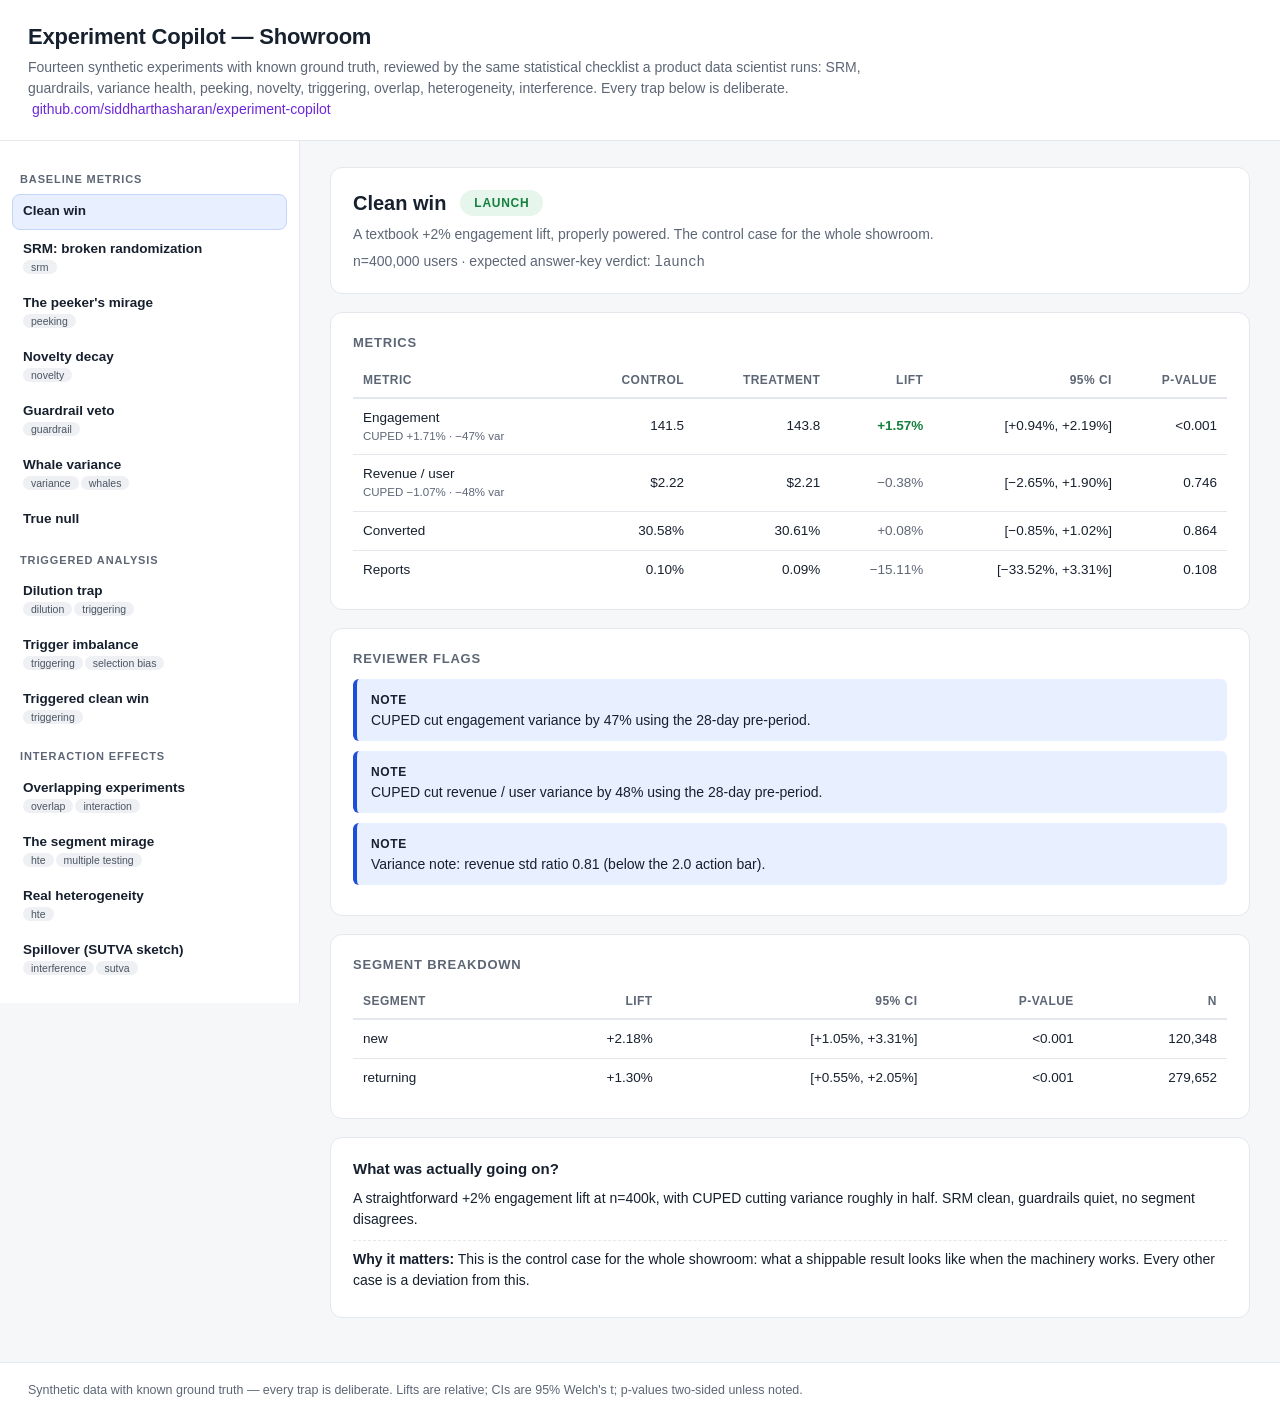
==== docs/index.html @ 65e05ac1 "serve showroom from docs for GitHub Pages" ====
<!DOCTYPE html>
<html lang="en">
<head>
<meta charset="utf-8">
<meta name="viewport" content="width=device-width, initial-scale=1">
<title>Experiment Copilot — Showroom</title>
<style>
:root{
  --bg:#f6f7f9; --card:#ffffff; --ink:#17202e; --muted:#5d6675; --line:#e4e7ec;
  --green:#15803d; --green-bg:#e7f6ec; --red:#b91c1c; --red-bg:#fdeaea;
  --amber:#b45309; --amber-bg:#fef3dc; --gray:#4b5563; --gray-bg:#eef0f3;
  --info:#1d4ed8; --info-bg:#e8effe; --accent:#6d28d9;
}
*{box-sizing:border-box}
body{margin:0;background:var(--bg);color:var(--ink);
  font-family:-apple-system,BlinkMacSystemFont,"Segoe UI",Roboto,Helvetica,Arial,sans-serif;
  font-size:14px;line-height:1.5}
header.top{background:#fff;border-bottom:1px solid var(--line);padding:20px 28px}
header.top h1{margin:0;font-size:22px;letter-spacing:-.01em}
header.top p{margin:4px 0 0;color:var(--muted);max-width:900px}
header.top a{color:var(--accent);text-decoration:none}
.layout{display:flex;max-width:1320px;margin:0 auto;align-items:flex-start}
aside{width:300px;flex:none;background:#fff;border-right:1px solid var(--line);
  min-height:calc(100vh - 140px);padding:16px 12px;position:sticky;top:0;
  max-height:calc(100vh - 0px);overflow-y:auto}
.track-label{font-size:11px;text-transform:uppercase;letter-spacing:.08em;
  color:var(--muted);margin:14px 8px 6px;font-weight:700}
.case-btn{display:block;width:100%;text-align:left;background:none;border:1px solid transparent;
  border-radius:8px;padding:8px 10px;margin:2px 0;cursor:pointer;color:var(--ink)}
.case-btn:hover{background:var(--bg)}
.case-btn.active{background:var(--info-bg);border-color:#c3d4fb}
.case-btn .t{font-weight:600;font-size:13.5px}
.case-btn .tags{margin-top:3px}
.tag{display:inline-block;font-size:10.5px;background:var(--gray-bg);color:var(--gray);
  border-radius:20px;padding:1px 8px;margin:1px 2px 1px 0}
main{flex:1;padding:26px 30px;min-width:0}
.card{background:var(--card);border:1px solid var(--line);border-radius:12px;
  padding:20px 22px;margin-bottom:18px}
.case-head{display:flex;align-items:center;gap:14px;flex-wrap:wrap;margin-bottom:4px}
.case-head h2{margin:0;font-size:20px}
.badge{font-size:12px;font-weight:700;letter-spacing:.06em;border-radius:20px;padding:4px 14px}
.badge.LAUNCH{background:var(--green-bg);color:var(--green)}
.badge.DONT_LAUNCH{background:var(--red-bg);color:var(--red)}
.badge.INCONCLUSIVE{background:var(--amber-bg);color:var(--amber)}
.badge.INVALID{background:var(--gray-bg);color:var(--gray)}
.desc{color:var(--muted);margin:6px 0 0}
table{width:100%;border-collapse:collapse;font-size:13.5px}
th{text-align:left;color:var(--muted);font-weight:600;font-size:12px;
  text-transform:uppercase;letter-spacing:.04em;padding:8px 10px;border-bottom:2px solid var(--line)}
td{padding:9px 10px;border-bottom:1px solid var(--line)}
td.num,th.num{text-align:right;font-variant-numeric:tabular-nums;white-space:nowrap}
tr:last-child td{border-bottom:none}
.lift-pos{color:var(--green);font-weight:600}
.lift-neg{color:var(--red);font-weight:600}
.lift-null{color:var(--muted)}
.flag{border-left:4px solid;border-radius:6px;padding:10px 14px;margin:10px 0;background:#fff}
.flag.warn{border-color:var(--amber);background:var(--amber-bg)}
.flag.veto{border-color:var(--red);background:var(--red-bg)}
.flag.info{border-color:var(--info);background:var(--info-bg)}
.flag .k{font-weight:700;font-size:12px;text-transform:uppercase;letter-spacing:.05em}
.segbar-row{display:flex;align-items:center;gap:10px;margin:7px 0;font-size:13px}
.segbar-name{width:170px;flex:none;overflow:hidden;text-overflow:ellipsis;white-space:nowrap}
.segbar-track{flex:1;height:14px;background:var(--gray-bg);border-radius:4px;position:relative}
.segbar-zero{position:absolute;left:50%;top:0;bottom:0;width:1px;background:#9aa1ad}
.segbar-fill{position:absolute;top:0;bottom:0;border-radius:4px}
.segbar-fill.pos{background:var(--green)}
.segbar-fill.neg{background:var(--red)}
.segbar-fill.survivor{outline:2px solid var(--accent);outline-offset:1px}
.segbar-val{width:120px;flex:none;text-align:right;font-variant-numeric:tabular-nums}
.reveal h3{margin:0 0 8px;font-size:15px}
.reveal p{margin:6px 0}
.reveal .why{border-top:1px dashed var(--line);padding-top:8px;margin-top:10px}
.kv{display:grid;grid-template-columns:220px 1fr;gap:4px 12px;font-size:13px;margin-top:8px}
.kv dt{color:var(--muted)}
.kv dd{margin:0;font-variant-numeric:tabular-nums}
footer{border-top:1px solid var(--line);padding:18px 28px;color:var(--muted);
  font-size:12.5px;background:#fff}
h3.sec{font-size:13px;text-transform:uppercase;letter-spacing:.06em;color:var(--muted);margin:0 0 10px}
@media(max-width:900px){.layout{flex-direction:column}aside{width:100%;position:static;max-height:none}}
</style>
</head>
<body>
<header class="top">
  <h1>Experiment Copilot — Showroom</h1>
  <p>Fourteen synthetic experiments with known ground truth, reviewed by the same statistical
  checklist a product data scientist runs: SRM, guardrails, variance health, peeking, novelty,
  triggering, overlap, heterogeneity, interference. Every trap below is deliberate.
  &nbsp;<a href="https://github.com/siddharthasharan/experiment-copilot">github.com/siddharthasharan/experiment-copilot</a></p>
</header>
<div class="layout">
  <aside id="sidebar"></aside>
  <main id="main"></main>
</div>
<footer>Synthetic data with known ground truth — every trap is deliberate. Lifts are relative;
CIs are 95% Welch's t; p-values two-sided unless noted.</footer>
<script>
"use strict";
const DATA = {"generated_at":"2026-10-19T20:45:51.101516+00:00","n_scenarios":14,"verdict_legend":{"LAUNCH":"Ship it \u2014 significant positive effect, no blockers.","DONT_LAUNCH":"Don't ship \u2014 no credible positive effect, or a guardrail veto.","INCONCLUSIVE":"Can't decide \u2014 a trap fired; investigate before any call.","INVALID":"Throw it out \u2014 randomization itself is broken."},"scenarios":[{"id":"clean_win","track":"baseline","title":"Clean win","description":"A textbook +2% engagement lift, properly powered. The control case for the whole showroom.","trap_tags":[],"verdict":"LAUNCH","expected_verdict_raw":"launch","verdict_match":true,"n_users":400000,"metrics":[{"name":"engagement","display_name":"Engagement","unit":"number","control_mean":141.5375144057908,"treatment_mean":143.75288591396318,"lift_pct":1.5652186047445122,"ci_low_pct":0.941901794527045,"ci_high_pct":2.1885354149619793,"p_value":8.582755798923985e-07,"significant":true,"cuped_lift_pct":1.7136190846128125,"cuped_variance_reduction":0.46547381505719543},{"name":"revenue","display_name":"Revenue / user","unit":"currency","control_mean":2.2230792141548044,"treatment_mean":2.214728017637016,"lift_pct":-0.3756589717817832,"ci_low_pct":-2.64910862494999,"ci_high_pct":1.8977906813864238,"p_value":0.7460438828177113,"significant":false,"cuped_lift_pct":-1.0655570917421777,"cuped_variance_reduction":0.48095633347543343},{"name":"converted","display_name":"Converted","unit":"rate","control_mean":0.3058106108539799,"treatment_mean":0.3060602867307972,"lift_pct":0.0816439547732066,"ci_low_pct":-0.8522890900730237,"ci_high_pct":1.0155769996194368,"p_value":0.8639568473580316,"significant":false},{"name":"reports","display_name":"Reports","unit":"rate","control_mean":0.0010462387716160403,"treatment_mean":0.0008881930540292351,"lift_pct":-15.10608494681236,"ci_low_pct":-33.51842341417082,"ci_high_pct":3.306253520546101,"p_value":0.10783083062227539,"significant":false}],"flags":[{"severity":"info","text":"CUPED cut engagement variance by 47% using the 28-day pre-period."},{"severity":"info","text":"CUPED cut revenue / user variance by 48% using the 28-day pre-period."},{"severity":"info","text":"Variance note: revenue std ratio 0.81 (below the 2.0 action bar)."}],"segments":[{"segment":"new","lift_pct":2.182187116785733,"ci_low_pct":1.0537448337262845,"ci_high_pct":3.310629399845181,"p_value":0.00015058368769221215,"bh_survivor":null,"n":120348},{"segment":"returning","lift_pct":1.2998120280156216,"ci_low_pct":0.5521633064211007,"ci_high_pct":2.0474607496101425,"p_value":0.0006557567508640292,"bh_survivor":null,"n":279652}],"details":{},"trap_reveal":{"what_happened":"A straightforward +2% engagement lift at n=400k, with CUPED cutting variance roughly in half. SRM clean, guardrails quiet, no segment disagrees.","why_it_matters":"This is the control case for the whole showroom: what a shippable result looks like when the machinery works. Every other case is a deviation from this."}},{"id":"srm_trap","track":"baseline","title":"SRM: broken randomization","description":"The split came out 55/45 instead of 50/50. Nothing downstream can be trusted.","trap_tags":["srm"],"verdict":"INVALID","expected_verdict_raw":"invalid","verdict_match":true,"n_users":400000,"metrics":[{"name":"engagement","display_name":"Engagement","unit":"number","control_mean":141.2918495590289,"treatment_mean":144.15804458055726,"lift_pct":2.0285635940599187,"ci_low_pct":1.4004894430223644,"ci_high_pct":2.6566377450974725,"p_value":2.4488422565282137e-10,"significant":true,"cuped_lift_pct":2.1960757876107393,"cuped_variance_reduction":0.4630121299093394},{"name":"revenue","display_name":"Revenue / user","unit":"currency","control_mean":2.241100288221023,"treatment_mean":2.2065888056951444,"lift_pct":-1.5399347680809783,"ci_low_pct":-3.686117709933966,"ci_high_pct":0.6062481737720099,"p_value":0.15962905148550208,"significant":false,"cuped_lift_pct":-0.9261141473637053,"cuped_variance_reduction":0.5736469786129322},{"name":"converted","display_name":"Converted","unit":"rate","control_mean":0.30474444444444443,"treatment_mean":0.3048,"lift_pct":0.01823021110585474,"ci_low_pct":-0.9226781072227491,"ci_high_pct":0.9591385294344587,"p_value":0.9697079087752947,"significant":false},{"name":"reports","display_name":"Reports","unit":"rate","control_mean":0.0010666666666666667,"treatment_mean":0.0009636363636363637,"lift_pct":-9.65909090909091,"ci_low_pct":-28.30341483632347,"ci_high_pct":8.985233018141647,"p_value":0.30991368160217125,"significant":false}],"flags":[{"severity":"veto","text":"SRM DETECTED (p=0, split 0.550 vs 0.500). Randomization is broken \u2014 do not trust any lift estimate."},{"severity":"info","text":"CUPED cut engagement variance by 46% using the 28-day pre-period."},{"severity":"info","text":"CUPED cut revenue / user variance by 57% using the 28-day pre-period."},{"severity":"info","text":"Variance note: revenue std ratio 0.90 (below the 2.0 action bar)."}],"segments":[{"segment":"new","lift_pct":2.7954856079011785,"ci_low_pct":1.6448384110801555,"ci_high_pct":3.946132804722202,"p_value":1.921405814631099e-06,"bh_survivor":null,"n":119374},{"segment":"returning","lift_pct":1.7067291291277782,"ci_low_pct":0.9571477731938416,"ci_high_pct":2.4563104850617146,"p_value":8.097287691487106e-06,"bh_survivor":null,"n":280626}],"details":{},"trap_reveal":{"what_happened":"The split came out 55/45 instead of 50/50 (\u03c7\u00b2 p\u22481e-111). Something broke upstream \u2014 assignment logging, bot traffic, or a triggered-analysis bug.","why_it_matters":"SRM invalidates everything downstream. No lift estimate, however significant, can be trusted until randomization is fixed. Check this first, always."}},{"id":"peeking_trap","track":"baseline","title":"The peeker's mirage","description":"Significant in the early cohort, gone in the full sample: interim looks without correction.","trap_tags":["peeking"],"verdict":"INCONCLUSIVE","expected_verdict_raw":"inconclusive","verdict_match":true,"n_users":400000,"metrics":[{"name":"engagement","display_name":"Engagement","unit":"number","control_mean":141.385666982458,"treatment_mean":141.59085681680972,"lift_pct":0.14512774790473373,"ci_low_pct":-0.47538477918790334,"ci_high_pct":0.7656402749973706,"p_value":0.6466617783740909,"significant":false,"cuped_lift_pct":0.11283294015205377,"cuped_variance_reduction":0.46507433695583333},{"name":"revenue","display_name":"Revenue / user","unit":"currency","control_mean":2.2205144372573486,"treatment_mean":2.2226657878340568,"lift_pct":0.09688523256643834,"ci_low_pct":-2.0190254196429622,"ci_high_pct":2.2127958847758387,"p_value":0.928489996556617,"significant":false,"cuped_lift_pct":0.5692364305675238,"cuped_variance_reduction":0.545971771377731},{"name":"converted","display_name":"Converted","unit":"rate","control_mean":0.30750433154062634,"treatment_mean":0.3060478677197432,"lift_pct":-0.47364009917718364,"ci_low_pct":-1.4031353289737818,"ci_high_pct":0.45585513061941446,"p_value":0.317923202045072,"significant":false},{"name":"reports","display_name":"Reports","unit":"rate","control_mean":0.0009614517922062314,"treatment_mean":0.0008387335123962816,"lift_pct":-12.763851584108,"ci_low_pct":-32.096571943894205,"ci_high_pct":6.568868775678206,"p_value":0.1956621455327086,"significant":false}],"flags":[{"severity":"info","text":"CUPED cut engagement variance by 47% using the 28-day pre-period."},{"severity":"info","text":"CUPED cut revenue / user variance by 55% using the 28-day pre-period."},{"severity":"info","text":"Variance note: revenue std ratio 0.91 (below the 2.0 action bar)."},{"severity":"warn","text":"PEEKING WARNING: the early-enrollee cohort looked significant (+3.8%, p=2.7e-09) but the full sample is not (p=0.647). Interim looks without sequential correction invalidate the p-value."}],"segments":[{"segment":"new","lift_pct":1.5869975988439395,"ci_low_pct":0.44808007664049293,"ci_high_pct":2.725915121047386,"p_value":0.006313390182659944,"bh_survivor":null,"n":120144},{"segment":"returning","lift_pct":-0.4709952192775595,"ci_low_pct":-1.210950485411357,"ci_high_pct":0.2689600468562381,"p_value":0.21219374015529655,"bh_survivor":null,"n":279856}],"details":{},"trap_reveal":{"what_happened":"Users enrolled in the first week showed a significant lift that washed out in the full 28-day sample. A daily peeker would have shipped it early.","why_it_matters":"Interim looks without sequential correction inflate the false-positive rate. This is what 'p<0.05' means after ten uncorrected peeks."}},{"id":"novelty_decay_trap","track":"baseline","title":"Novelty decay","description":"A hot launch window that fades \u2014 the headline average overstates steady state.","trap_tags":["novelty"],"verdict":"INCONCLUSIVE","expected_verdict_raw":"inconclusive","verdict_match":true,"n_users":400000,"metrics":[{"name":"engagement","display_name":"Engagement","unit":"number","control_mean":141.596277421755,"treatment_mean":142.78892361328397,"lift_pct":0.8422864027537915,"ci_low_pct":0.2187038064454677,"ci_high_pct":1.4658689990621152,"p_value":0.008112289432336318,"significant":true,"cuped_lift_pct":1.0657501153303466,"cuped_variance_reduction":0.4620207377925645},{"name":"revenue","display_name":"Revenue / user","unit":"currency","control_mean":2.2355872417011478,"treatment_mean":2.22193050909192,"lift_pct":-0.6108789831362458,"ci_low_pct":-2.6722933075061617,"ci_high_pct":1.4505353412336701,"p_value":0.5613641324443527,"significant":false,"cuped_lift_pct":-0.6066014272096101,"cuped_variance_reduction":0.5096048086457614},{"name":"converted","display_name":"Converted","unit":"rate","control_mean":0.30534736127270096,"treatment_mean":0.3074204062423335,"lift_pct":0.6789136676970202,"ci_low_pct":-0.2568123445741423,"ci_high_pct":1.6146396799681828,"p_value":0.15501214753304096,"significant":false},{"name":"reports","display_name":"Reports","unit":"rate","control_mean":0.0009737001103526791,"treatment_mean":0.0009763033649922647,"lift_pct":0.2673569214901966,"ci_low_pct":-19.598939791943103,"ci_high_pct":20.133653634923494,"p_value":0.97895672395656,"significant":false}],"flags":[{"severity":"info","text":"CUPED cut engagement variance by 46% using the 28-day pre-period."},{"severity":"info","text":"CUPED cut revenue / user variance by 51% using the 28-day pre-period."},{"severity":"info","text":"Variance note: revenue std ratio 0.90 (below the 2.0 action bar)."},{"severity":"warn","text":"NOVELTY WARNING: lift was +2.8% for recently-enrolled users but -0.1% for the long-exposure cohort (heterogeneity p=0.00136). The headline average overstates steady state."}],"segments":[{"segment":"new","lift_pct":0.9313703850259882,"ci_low_pct":-0.19990493196191989,"ci_high_pct":2.0626457020138966,"p_value":0.10660821520865198,"bh_survivor":null,"n":119724},{"segment":"returning","lift_pct":0.8053586593070483,"ci_low_pct":0.05807384599215087,"ci_high_pct":1.5526434726219458,"p_value":0.034662632042051555,"bh_survivor":null,"n":280276}],"details":{},"trap_reveal":{"what_happened":"The lift was concentrated in recently-enrolled users still inside the novelty window; the long-exposure cohort showed ~null, and the early-vs-late difference is itself significant.","why_it_matters":"Novelty effects decay. Launching on the full-period average ships a transient \u2014 extend past the novelty window before deciding."}},{"id":"guardrail_violation_trap","track":"baseline","title":"Guardrail veto","description":"Engagement is up \u2014 but user reports are up ~35%. Safety vetoes the launch.","trap_tags":["guardrail"],"verdict":"DONT_LAUNCH","expected_verdict_raw":"don't launch","verdict_match":true,"n_users":400000,"metrics":[{"name":"engagement","display_name":"Engagement","unit":"number","control_mean":140.945062088626,"treatment_mean":144.21556917141427,"lift_pct":2.3204126730823544,"ci_low_pct":1.6933096037629385,"ci_high_pct":2.9475157424017704,"p_value":4.104920213997469e-13,"significant":true,"cuped_lift_pct":2.1089809597829476,"cuped_variance_reduction":0.4653052072845777},{"name":"revenue","display_name":"Revenue / user","unit":"currency","control_mean":2.2078995413908595,"treatment_mean":2.225770449890221,"lift_pct":0.8094076820226895,"ci_low_pct":-1.1946272769207946,"ci_high_pct":2.8134426409661737,"p_value":0.42858841127877456,"significant":false,"cuped_lift_pct":1.398221497573224,"cuped_variance_reduction":0.5095836957933935},{"name":"converted","display_name":"Converted","unit":"rate","control_mean":0.3056466448052467,"treatment_mean":0.3065735776586381,"lift_pct":0.3032694351943488,"ci_low_pct":-0.6313069697776774,"ci_high_pct":1.237845840166375,"p_value":0.5247709446573595,"significant":false},{"name":"reports","display_name":"Reports","unit":"rate","control_mean":0.0009797648564344556,"treatment_mean":0.001250300072017284,"lift_pct":27.612259595364115,"ci_low_pct":6.5000879564286445,"ci_high_pct":48.72443123429959,"p_value":0.010365255698847397,"significant":true}],"flags":[{"severity":"info","text":"CUPED cut engagement variance by 47% using the 28-day pre-period."},{"severity":"info","text":"CUPED cut revenue / user variance by 51% using the 28-day pre-period."},{"severity":"veto","text":"GUARDRAIL BREACH: reports up +27.6% on treatment (paired daily t-test, one-sided p=0.00357). Safety regressions veto the launch regardless of the primary metric."},{"severity":"info","text":"Variance note: revenue std ratio 1.01 (below the 2.0 action bar)."}],"segments":[{"segment":"new","lift_pct":2.008997688681045,"ci_low_pct":0.8669096710692449,"ci_high_pct":3.1510857062928452,"p_value":0.0005655275697159474,"bh_survivor":null,"n":120226},{"segment":"returning","lift_pct":2.4545250035254,"ci_low_pct":1.704174291733733,"ci_high_pct":3.204875715317066,"p_value":1.4441435363886e-10,"bh_survivor":null,"n":279774}],"details":{},"trap_reveal":{"what_happened":"Engagement rose significantly \u2014 but user reports rose ~35% on treatment (paired daily test, one-sided). The guardrail veto fired.","why_it_matters":"Safety regressions aren't tradable against primary-metric wins. This is the veto working as designed: don't launch, fix the harm."}},{"id":"whale_variance_trap","track":"baseline","title":"Whale variance","description":"A significant revenue 'win' driven entirely by 250 whale users. The mean is fragile.","trap_tags":["variance","whales"],"verdict":"INCONCLUSIVE","expected_verdict_raw":"inconclusive","verdict_match":true,"n_users":400000,"metrics":[{"name":"engagement","display_name":"Engagement","unit":"number","control_mean":141.6263129294499,"treatment_mean":141.32633219237204,"lift_pct":-0.21181144299598276,"ci_low_pct":-0.8322910163501727,"ci_high_pct":0.4086681303582071,"p_value":0.5034514301791908,"significant":false,"cuped_lift_pct":-0.09251201443308224,"cuped_variance_reduction":0.46810593212801976},{"name":"revenue","display_name":"Revenue / user","unit":"currency","control_mean":2.2298603069094267,"treatment_mean":3.015069602611711,"lift_pct":35.213385038930085,"ci_low_pct":30.5027247175518,"ci_high_pct":39.92404536030836,"p_value":1.386774622086718e-48,"significant":true,"cuped_lift_pct":34.80360210199365,"cuped_variance_reduction":0.10978031542369326},{"name":"converted","display_name":"Converted","unit":"rate","control_mean":0.30705795655639495,"treatment_mean":0.3067578282790503,"lift_pct":-0.09774320154753444,"ci_low_pct":-1.02870370748587,"ci_high_pct":0.8332173043908012,"p_value":0.8369622973726003,"significant":false},{"name":"reports","display_name":"Reports","unit":"rate","control_mean":0.0009324383262230734,"treatment_mean":0.0010522483705111135,"lift_pct":12.849111937873866,"ci_low_pct":-8.078140816605398,"ci_high_pct":33.77636469235313,"p_value":0.22882196616600267,"significant":false}],"flags":[{"severity":"info","text":"CUPED cut engagement variance by 47% using the 28-day pre-period."},{"severity":"warn","text":"VARIANCE WARNING: treatment revenue std is 3.1x control's (0.61% of treatment beyond 5 SD). The mean is fragile \u2014 investigate whales/outliers before any launch decision."}],"segments":[{"segment":"new","lift_pct":-1.2909206012699501,"ci_low_pct":-2.421963922227355,"ci_high_pct":-0.15987728031254544,"p_value":0.02528588764244958,"bh_survivor":null,"n":119686},{"segment":"returning","lift_pct":0.25236988579094816,"ci_low_pct":-0.48975380534196633,"ci_high_pct":0.9944935769238626,"p_value":0.5050812786360263,"bh_survivor":null,"n":280314}],"details":{},"trap_reveal":{"what_happened":"Revenue shows a significant lift, but 250 whale users ($400\u2013800 tier) in treatment drive all of it \u2014 treatment std is ~3\u00d7 control's while the median user is untouched.","why_it_matters":"The mean is fragile: a handful of outliers, not a real effect. Same headline as a win, opposite decision. Heavy-tailed metrics need variance health checks, not just t-tests."}},{"id":"null_result","track":"baseline","title":"True null","description":"No effect. A well-powered no \u2014 not an underpowered maybe.","trap_tags":[],"verdict":"DONT_LAUNCH","expected_verdict_raw":"don't launch","verdict_match":true,"n_users":400000,"metrics":[{"name":"engagement","display_name":"Engagement","unit":"number","control_mean":141.9886016928653,"treatment_mean":141.2967057405437,"lift_pct":-0.4872897852872991,"ci_low_pct":-1.1046313906565246,"ci_high_pct":0.1300518200819263,"p_value":0.12184612624792585,"significant":false,"cuped_lift_pct":-0.3638548223295944,"cuped_variance_reduction":0.46720165278948955},{"name":"revenue","display_name":"Revenue / user","unit":"currency","control_mean":2.224481606377808,"treatment_mean":2.225079364305245,"lift_pct":0.026871785575721722,"ci_low_pct":-2.015126197459531,"ci_high_pct":2.0688697686109743,"p_value":0.9794229903221786,"significant":false,"cuped_lift_pct":-0.021498176143081995,"cuped_variance_reduction":0.5507719630448005},{"name":"converted","display_name":"Converted","unit":"rate","control_mean":0.30572016811353175,"treatment_mean":0.30537048404725187,"lift_pct":-0.11438043765239234,"ci_low_pct":-1.0482517402449019,"ci_high_pct":0.8194908649401172,"p_value":0.8102862967064619,"significant":false},{"name":"reports","display_name":"Reports","unit":"rate","control_mean":0.001082017963501931,"treatment_mean":0.0009532222405214275,"lift_pct":-11.90328879232823,"ci_low_pct":-30.1680184725257,"ci_high_pct":6.361440887869241,"p_value":0.2014864903605812,"significant":false}],"flags":[{"severity":"info","text":"CUPED cut engagement variance by 47% using the 28-day pre-period."},{"severity":"info","text":"CUPED cut revenue / user variance by 55% using the 28-day pre-period."},{"severity":"info","text":"Variance note: revenue std ratio 1.00 (below the 2.0 action bar)."}],"segments":[{"segment":"new","lift_pct":-0.947135401470647,"ci_low_pct":-2.082385356939551,"ci_high_pct":0.18811455399825694,"p_value":0.10200803814304547,"bh_survivor":null,"n":120035},{"segment":"returning","lift_pct":-0.2883362972299558,"ci_low_pct":-1.0238439633592793,"ci_high_pct":0.4471713688993677,"p_value":0.442276786747715,"bh_survivor":null,"n":279965}],"details":{},"trap_reveal":{"what_happened":"True lift is zero and the confidence interval sits tightly around null. This is a well-powered no, not an underpowered maybe.","why_it_matters":"Don't-launch is a decision too. A clean null closes the idea without burning another cycle \u2014 and without inventing a story about the data."}},{"id":"dilution_trap","track":"triggered","title":"Dilution trap","description":"A real +2.5% effect on triggered users that ITT can't see (\u03c4\u224815%).","trap_tags":["dilution","triggering"],"verdict":"LAUNCH","expected_verdict_raw":"launch","verdict_match":true,"n_users":400000,"metrics":[{"name":"engagement_itt","display_name":"Engagement \u2014 ITT (all randomized)","unit":"number","control_mean":141.80501351269183,"treatment_mean":142.3026316452468,"lift_pct":0.35091716451226757,"ci_low_pct":-0.2726897358909423,"ci_high_pct":0.9745240649154774,"p_value":0.27006357260295344,"significant":false},{"name":"engagement_cace","display_name":"Engagement \u2014 CACE (triggered only)","unit":"number","control_mean":142.06958572787335,"treatment_mean":144.7766819712041,"lift_pct":1.9054720469981974,"ci_low_pct":0.30084926335380063,"ci_high_pct":3.510094830642594,"p_value":0.01994289433312357,"significant":true},{"name":"engagement_cace_cuped","display_name":"Engagement \u2014 CACE + CUPED","unit":"number","control_mean":141.93280071693368,"treatment_mean":144.914144815855,"lift_pct":2.1005321418741048,"ci_low_pct":0.934075382390118,"ci_high_pct":3.266988901358092,"p_value":0.0004166020504333495,"significant":true}],"flags":[{"severity":"info","text":"Trigger rates balanced (15.0% vs 14.9%, p=0.66) \u2014 triggered contrasts are valid."},{"severity":"info","text":"Dilution check: ITT +0.35% vs CACE +1.91% (\u03c4\u22480.15; ITT \u2248 \u03c4\u00d7CACE as theory predicts)."}],"segments":[],"details":{"trigger_rate_control":0.1499507891226475,"trigger_rate_treatment":0.14944881180538527,"triggered_n":59880},"trap_reveal":{"what_happened":"A true +2.5% lift exists on triggered users only (\u03c4\u224815%). ITT over everyone randomized is diluted to ~+0.4% and misses significance most of the time; the direct CACE contrast is significant.","why_it_matters":"Analyzing the wrong population buries real effects. ITT answers the rollout question ('what if we ship to everyone'), CACE answers the product question ('does it work where it applies') \u2014 know which you're asking."}},{"id":"trigger_imbalance_trap","track":"triggered","title":"Trigger imbalance","description":"Treatment changes who triggers \u2014 triggered-only analysis is selection-biased.","trap_tags":["triggering","selection bias"],"verdict":"INCONCLUSIVE","expected_verdict_raw":"inconclusive","verdict_match":true,"n_users":400000,"metrics":[{"name":"engagement_itt","display_name":"Engagement \u2014 ITT (all randomized)","unit":"number","control_mean":141.1454394763227,"treatment_mean":142.05328307776816,"lift_pct":0.643197261501135,"ci_low_pct":0.023366438561048586,"ci_high_pct":1.2630280844412214,"p_value":0.041966670125700184,"significant":true},{"name":"engagement_cace","display_name":"Engagement \u2014 CACE (triggered only)","unit":"number","control_mean":175.63400999851194,"treatment_mean":172.9515604549238,"lift_pct":-1.5272950515739383,"ci_low_pct":-2.7880617987498426,"ci_high_pct":-0.26652830439803366,"p_value":0.017582675983442344,"significant":true},{"name":"engagement_cace_cuped","display_name":"Engagement \u2014 CACE + CUPED","unit":"number","control_mean":172.6342243605051,"treatment_mean":175.3682966718484,"lift_pct":1.5837371306131387,"ci_low_pct":0.6357613260476047,"ci_high_pct":2.5317129351786725,"p_value":0.0010590528948660437,"significant":true}],"flags":[{"severity":"warn","text":"TRIGGER IMBALANCE: treatment shifted trigger rates (20.0% control vs 24.7% treatment, p=8.2e-286). Triggered-only contrasts are selection-biased \u2014 fall back to ITT."},{"severity":"info","text":"Dilution check: ITT +0.64% vs CACE -1.53% (\u03c4\u22480.25; ITT \u2248 \u03c4\u00d7CACE as theory predicts)."}],"segments":[],"details":{"trigger_rate_control":0.19977773550525124,"trigger_rate_treatment":0.24738561112276392,"triggered_n":89444},"trap_reveal":{"what_happened":"Treatment itself boosted triggering by ~5pp, and triggering correlates with engagement. The triggered-only contrast is selection-biased \u2014 it even flips sign (\u22122.1% vs a true +2.0%).","why_it_matters":"Conditioning on a post-treatment variable breaks randomization. When the trigger-balance check fires, the triggered analysis is invalid \u2014 fall back to ITT."}},{"id":"triggered_clean_win","track":"triggered","title":"Triggered clean win","description":"Balanced triggering; CACE and ITT agree, dilution math exact.","trap_tags":["triggering"],"verdict":"LAUNCH","expected_verdict_raw":"launch","verdict_match":true,"n_users":400000,"metrics":[{"name":"engagement_itt","display_name":"Engagement \u2014 ITT (all randomized)","unit":"number","control_mean":141.4087050570603,"treatment_mean":143.35524213548928,"lift_pct":1.376532708961249,"ci_low_pct":0.7509281843303292,"ci_high_pct":2.0021372335921686,"p_value":1.6140704799032644e-05,"significant":true},{"name":"engagement_cace","display_name":"Engagement \u2014 CACE (triggered only)","unit":"number","control_mean":141.12122784885486,"treatment_mean":144.89437119611802,"lift_pct":2.6736894263025475,"ci_low_pct":1.7865552237761797,"ci_high_pct":3.5608236288289152,"p_value":3.48798094297256e-09,"significant":true},{"name":"engagement_cace_cuped","display_name":"Engagement \u2014 CACE + CUPED","unit":"number","control_mean":141.34238676845303,"treatment_mean":144.67514465848132,"lift_pct":2.35793236991817,"ci_low_pct":1.711456001101395,"ci_high_pct":3.004408738734945,"p_value":8.787574146715097e-13,"significant":true}],"flags":[{"severity":"info","text":"Trigger rates balanced (50.0% vs 50.2%, p=0.2) \u2014 triggered contrasts are valid."},{"severity":"info","text":"Dilution check: ITT +1.38% vs CACE +2.67% (\u03c4\u22480.50; ITT \u2248 \u03c4\u00d7CACE as theory predicts)."}],"segments":[],"details":{"trigger_rate_control":0.5003658707724384,"trigger_rate_treatment":0.5023793371775175,"triggered_n":200550},"trap_reveal":{"what_happened":"Trigger rate 50%, balanced across arms. CACE is +2.5% and significant; ITT lands at \u2248 \u03c4\u00d7CACE, exactly as theory predicts.","why_it_matters":"The sanity case: when triggering is clean, both analyses agree and the dilution math is exact. This is what 'no trap' looks like under triggering."}},{"id":"overlap_trap","track":"interaction","title":"Overlapping experiments","description":"A concurrent experiment B flips A's effect: +2% vs \u22120.5%. The pooled average misleads.","trap_tags":["overlap","interaction"],"verdict":"INCONCLUSIVE","expected_verdict_raw":"inconclusive \u2014 flag overlap, report stratified","verdict_match":true,"n_users":400000,"metrics":[{"name":"a_in_b0","display_name":"Engagement \u2014 A | B=control","unit":"number","control_mean":141.64405268885432,"treatment_mean":144.1414137613822,"lift_pct":1.7631245542047436,"ci_low_pct":0.877922973718361,"ci_high_pct":2.6483261346911253,"p_value":9.471107140539658e-05,"significant":true},{"name":"a_in_b1","display_name":"Engagement \u2014 A | B=treatment","unit":"number","control_mean":140.7626747228689,"treatment_mean":139.88870243951686,"lift_pct":-0.6208835439314386,"ci_low_pct":-1.4896909604944297,"ci_high_pct":0.24792387263155238,"p_value":0.16131285962982062,"significant":false},{"name":"a_pooled","display_name":"Engagement \u2014 pooled (misleading)","unit":"number","control_mean":141.2039049414573,"treatment_mean":142.01569696544533,"lift_pct":0.5749076304402487,"ci_low_pct":-0.045334835202118985,"ci_high_pct":1.1951500960826165,"p_value":0.06926203821972111,"significant":false}],"flags":[{"severity":"warn","text":"A\u00d7B interaction p=0.000165: A lifts +1.8% when B=control but -0.6% when B=treatment. The pooled +0.6% is misleading \u2014 report stratified, do not ship on the average."}],"segments":[],"details":{"interaction_p":0.00016503523859823233,"interaction_lift_pp":-2.384008098136182,"b_rate_in_a0":0.49938592111832253,"b_rate_in_a1":0.499849774661993},"trap_reveal":{"what_happened":"A concurrent experiment B was running: A lifts engagement +2% when B=control but \u22120.5% when B=treatment. The pooled +0.75% average is significant on some seeds \u2014 and meaningless on all of them.","why_it_matters":"In a matrixed program no experiment runs alone. Ship the pooled average and you ship harm to half your users. Stratify, don't average."}},{"id":"hte_mirage_trap","track":"interaction","title":"The segment mirage","description":"One segment 'wins' at p<0.05 by chance across 12 segments \u2014 FDR says otherwise.","trap_tags":["hte","multiple testing"],"verdict":"LAUNCH","expected_verdict_raw":"no credible heterogeneity","verdict_match":true,"n_users":400000,"metrics":[{"name":"engagement","display_name":"Engagement (overall)","unit":"number","control_mean":141.15203507832908,"treatment_mean":144.22966818351992,"lift_pct":2.1803675047851625,"ci_low_pct":1.5547456651149856,"ci_high_pct":2.80598934445534,"p_value":8.460276792098085e-12,"significant":true}],"flags":[{"severity":"info","text":"BH-FDR (q=0.10) rejected every nominal segment hit \u2014 the 'winning segment' was multiple-testing noise."}],"segments":[{"segment":"BR|android","lift_pct":2.159205266326645,"ci_low_pct":-0.6874377093818845,"ci_high_pct":5.005848242035174,"p_value":0.9923561285797162,"bh_survivor":false,"n":19103},{"segment":"BR|ios","lift_pct":0.8463392759973469,"ci_low_pct":-2.010948659391545,"ci_high_pct":3.7036272113862387,"p_value":0.3510749772175643,"bh_survivor":false,"n":18841},{"segment":"BR|web","lift_pct":-0.6885755354146395,"ci_low_pct":-6.468951926277396,"ci_high_pct":5.091800855448117,"p_value":0.3290877280290465,"bh_survivor":false,"n":4292},{"segment":"IN|android","lift_pct":2.6749718689892674,"ci_low_pct":0.45072110811576316,"ci_high_pct":4.899222629862772,"p_value":0.6447010716989756,"bh_survivor":false,"n":31369},{"segment":"IN|ios","lift_pct":2.0004128163391943,"ci_low_pct":-0.211335629475459,"ci_high_pct":4.212161262153848,"p_value":0.8734742238056312,"bh_survivor":false,"n":31312},{"segment":"IN|web","lift_pct":2.2846617959923523,"ci_low_pct":-2.721918034190932,"ci_high_pct":7.291241626175636,"p_value":0.9647879652712117,"bh_survivor":false,"n":6902},{"segment":"US|android","lift_pct":2.8236514483757706,"ci_low_pct":1.0192668208738962,"ci_high_pct":4.628036075877644,"p_value":0.45100936433269867,"bh_survivor":false,"n":50376},{"segment":"US|ios","lift_pct":0.8921853678740223,"ci_low_pct":-0.8618156859226452,"ci_high_pct":2.6461864216706896,"p_value":0.12560165017985936,"bh_survivor":false,"n":50585},{"segment":"US|web","lift_pct":3.531412442769314,"ci_low_pct":-0.24497116223599733,"ci_high_pct":7.307796047774624,"p_value":0.474593167914805,"bh_survivor":false,"n":11201},{"segment":"new","lift_pct":2.2827290779960108,"ci_low_pct":1.1439705296388765,"ci_high_pct":3.4214876263531453,"p_value":0.8208469543794852,"bh_survivor":false,"n":119972},{"segment":"other|android","lift_pct":2.0461600940059905,"ci_low_pct":-0.4303534544442782,"ci_high_pct":4.52267364245626,"p_value":0.9175119702171275,"bh_survivor":false,"n":25143},{"segment":"other|ios","lift_pct":3.267053528334079,"ci_low_pct":0.7862412269291661,"ci_high_pct":5.747865829738992,"p_value":0.3716403024344619,"bh_survivor":false,"n":25361},{"segment":"other|web","lift_pct":3.8289364753336623,"ci_low_pct":-1.5068571098955903,"ci_high_pct":9.164730060562915,"p_value":0.5401541113138895,"bh_survivor":false,"n":5543}],"details":{"cochran_q_p":0.90573939747768,"n_bh_survivors":0},"trap_reveal":{"what_happened":"The true effect is a homogeneous +2% across 12 segments. One segment hit nominal p<0.05 by pure chance \u2014 Benjamini-Hochberg rejected it, and Cochran's Q stayed quiet.","why_it_matters":"With 12 segments, a 'winning segment' appears ~half the time under the null. FDR control is what separates discovery from noise. Never ship a segment story without it."}},{"id":"hte_real","track":"interaction","title":"Real heterogeneity","description":"New users truly respond +4% vs +1% elsewhere \u2014 and it survives FDR.","trap_tags":["hte"],"verdict":"LAUNCH","expected_verdict_raw":"credible heterogeneity \u2014 decide per segment","verdict_match":true,"n_users":400000,"metrics":[{"name":"engagement","display_name":"Engagement (overall)","unit":"number","control_mean":140.98173775576913,"treatment_mean":144.18506351680472,"lift_pct":2.272156530362034,"ci_low_pct":1.6467432105888218,"ci_high_pct":2.897569850135247,"p_value":1.0758744401511903e-12,"significant":true}],"flags":[{"severity":"warn","text":"Cochran's Q=37.2 on 12 df (p=0.000204): lifts differ across segments \u2014 decide per segment, not on the average."},{"severity":"warn","text":"Credible heterogeneity: new survive BH-FDR \u2014 decide per segment, not on the average."}],"segments":[{"segment":"BR|android","lift_pct":1.0787394934704606,"ci_low_pct":-1.857366059322517,"ci_high_pct":4.014845046263439,"p_value":0.4359466581505267,"bh_survivor":false,"n":18678},{"segment":"BR|ios","lift_pct":0.5534990104725819,"ci_low_pct":-2.2580172457717778,"ci_high_pct":3.365015266716941,"p_value":0.23369604048749837,"bh_survivor":false,"n":18833},{"segment":"BR|web","lift_pct":3.4189687296108224,"ci_low_pct":-2.724657086151196,"ci_high_pct":9.562594545372841,"p_value":0.7003768740801435,"bh_survivor":false,"n":4172},{"segment":"IN|android","lift_pct":-0.06499691417578739,"ci_low_pct":-2.2427940895611975,"ci_high_pct":2.112800261209623,"p_value":0.031883918604520556,"bh_survivor":false,"n":31474},{"segment":"IN|ios","lift_pct":2.3879635326685276,"ci_low_pct":0.15941058179771503,"ci_high_pct":4.616516483539341,"p_value":0.87699065132101,"bh_survivor":false,"n":31600},{"segment":"IN|web","lift_pct":1.4536043308748436,"ci_low_pct":-3.1802974053002044,"ci_high_pct":6.087506067049892,"p_value":0.7438661143121521,"bh_survivor":false,"n":7043},{"segment":"US|android","lift_pct":2.555861351871936,"ci_low_pct":0.7815511010821082,"ci_high_pct":4.330171602661763,"p_value":0.6909563461568968,"bh_survivor":false,"n":50601},{"segment":"US|ios","lift_pct":0.3621604698094792,"ci_low_pct":-1.3734577179504135,"ci_high_pct":2.097778657569372,"p_value":0.024595271602469326,"bh_survivor":false,"n":50598},{"segment":"US|web","lift_pct":4.963167268835522,"ci_low_pct":1.2362638591911246,"ci_high_pct":8.69007067847992,"p_value":0.14322533970860096,"bh_survivor":false,"n":11289},{"segment":"new","lift_pct":4.6951303723765205,"ci_low_pct":3.5276878112524086,"ci_high_pct":5.862572933500633,"p_value":8.580546810854628e-07,"bh_survivor":true,"n":119736},{"segment":"other|android","lift_pct":-0.49520353944835516,"ci_low_pct":-2.9404280282160133,"ci_high_pct":1.9500209493193033,"p_value":0.02442540530575532,"bh_survivor":false,"n":25268},{"segment":"other|ios","lift_pct":1.5388031387040493,"ci_low_pct":-0.8915616216545555,"ci_high_pct":3.969167899062654,"p_value":0.5702597227557535,"bh_survivor":false,"n":25128},{"segment":"other|web","lift_pct":-1.2555729103343711,"ci_low_pct":-6.212894272451472,"ci_high_pct":3.7017484517827306,"p_value":0.1661075274341135,"bh_survivor":false,"n":5580}],"details":{"cochran_q_p":0.00020365612492767582,"n_bh_survivors":1},"trap_reveal":{"what_happened":"New users truly respond +4% while everyone else sees +1% \u2014 and the 'new' cell survives BH-FDR. The overall +2% is real; the average just hides the story.","why_it_matters":"Credible heterogeneity changes the rollout: ship to everyone, but expect \u2014 and separately measure \u2014 different returns by segment. This is what a real segment win looks like."}},{"id":"interference_sketch","track":"interaction","title":"Spillover (SUTVA sketch)","description":"Outcomes leak across cluster-mates; naive SEs understate uncertainty ~1.3\u00d7.","trap_tags":["interference","sutva"],"verdict":"INCONCLUSIVE","expected_verdict_raw":"SUTVA risk flagged \u2014 treat SEs as understated","verdict_match":true,"n_users":400000,"metrics":[{"name":"engagement","display_name":"Engagement","unit":"number","control_mean":141.4996226604071,"treatment_mean":143.66045664116572,"lift_pct":1.5270952248010705,"ci_low_pct":0.9000338169426501,"ci_high_pct":2.1541566326594914,"p_value":1.8142688888515306e-06,"significant":true}],"flags":[{"severity":"warn","text":"cluster-robust SE is 1.29x the naive i.i.d. SE: outcomes are correlated within clusters \u2014 SUTVA is at risk and the naive p-value overstates precision."}],"segments":[],"details":{"naive_se":0.45270568637408765,"cluster_se":0.584929753888732,"se_ratio":1.2920751196515403,"n_clusters":2000},"trap_reveal":{"what_happened":"Users sit in 2,000 clusters and outcomes spill over onto cluster-mates. The naive i.i.d. SE understates uncertainty by ~1.3\u00d7; the cluster-robust SE is wider and the SUTVA flag fires.","why_it_matters":"SUTVA violations are invisible to standard tests \u2014 the p-value looks fine while the precision is a lie. On social surfaces, always ask who else the treatment touched."}}]};

const TRACK_LABELS = {baseline:"Baseline metrics", triggered:"Triggered analysis", interaction:"Interaction effects"};

function fmtPct(x){
  if(x==null||!isFinite(x)) return "—";
  const s = x>0?"+":(x<0?"−":"");
  return s + Math.abs(x).toFixed(2) + "%";
}
function fmtP(p){
  if(p==null||!isFinite(p)) return "—";
  if(p<0.001) return "<0.001";
  return p.toPrecision(3);
}
function fmtMean(x, unit){
  if(x==null||!isFinite(x)) return "—";
  let v;
  const a = Math.abs(x);
  if(a>=1000) v = x.toLocaleString("en-US",{maximumFractionDigits:0});
  else if(a>=10) v = x.toFixed(1);
  else if(a>=1) v = x.toFixed(2);
  else v = x.toPrecision(3);
  if(unit==="currency") return "$"+v;
  if(unit==="rate" && a<1) return (x*100).toFixed(2)+"%";
  return v;
}
function liftClass(m){
  if(!m.significant) return "lift-null";
  return m.lift_pct>0 ? "lift-pos" : "lift-neg";
}
function esc(s){ return String(s).replace(/&/g,"&amp;").replace(/</g,"&lt;"); }

function renderSidebar(){
  const sb = document.getElementById("sidebar");
  let h = "";
  const tracks = ["baseline","triggered","interaction"];
  for(const tr of tracks){
    h += `<div class="track-label">${TRACK_LABELS[tr]}</div>`;
    for(const s of DATA.scenarios.filter(x=>x.track===tr)){
      const tags = s.trap_tags.map(t=>`<span class="tag">${esc(t)}</span>`).join("");
      h += `<button class="case-btn" data-id="${s.id}"><div class="t">${esc(s.title)}</div><div class="tags">${tags}</div></button>`;
    }
  }
  sb.innerHTML = h;
  sb.querySelectorAll(".case-btn").forEach(b=>{
    b.addEventListener("click", ()=>renderCase(b.dataset.id));
  });
}

function metricTable(metrics){
  let h = `<table><thead><tr><th>Metric</th><th class="num">Control</th><th class="num">Treatment</th>`
        + `<th class="num">Lift</th><th class="num">95% CI</th><th class="num">p-value</th></tr></thead><tbody>`;
  for(const m of metrics){
    const ci = `[${fmtPct(m.ci_low_pct)}, ${fmtPct(m.ci_high_pct)}]`;
    let cuped = "";
    if(m.cuped_lift_pct!=null){
      cuped = `<div style="font-size:11.5px;color:var(--muted)">CUPED ${fmtPct(m.cuped_lift_pct)} · −${(m.cuped_variance_reduction*100).toFixed(0)}% var</div>`;
    }
    h += `<tr><td>${esc(m.display_name)}${cuped}</td>`
       + `<td class="num">${fmtMean(m.control_mean,m.unit)}</td>`
       + `<td class="num">${fmtMean(m.treatment_mean,m.unit)}</td>`
       + `<td class="num ${liftClass(m)}">${fmtPct(m.lift_pct)}</td>`
       + `<td class="num">${ci}</td>`
       + `<td class="num">${fmtP(m.p_value)}</td></tr>`;
  }
  return h + "</tbody></table>";
}

function segmentBlock(segments){
  if(!segments || !segments.length) return "";
  const hasBH = segments.some(s=>s.bh_survivor!==null && s.bh_survivor!==undefined);
  let h = `<div class="card"><h3 class="sec">Segment breakdown</h3>`;
  if(hasBH){
    const maxAbs = Math.max(...segments.map(s=>Math.abs(s.lift_pct)), 1);
    for(const s of segments){
      const w = Math.min(50, Math.abs(s.lift_pct)/maxAbs*50);
      const left = s.lift_pct>=0 ? 50 : 50-w;
      const cls = s.lift_pct>=0 ? "pos" : "neg";
      const surv = s.bh_survivor ? " survivor" : "";
      const star = s.bh_survivor ? " ✓ FDR" : "";
      h += `<div class="segbar-row"><div class="segbar-name">${esc(s.segment)}${star}</div>`
         + `<div class="segbar-track"><div class="segbar-zero"></div>`
         + `<div class="segbar-fill ${cls}${surv}" style="left:${left}%;width:${w}%"></div></div>`
         + `<div class="segbar-val">${fmtPct(s.lift_pct)} <span style="color:var(--muted)">(p=${fmtP(s.p_value)})</span></div></div>`;
    }
  } else {
    h += `<table><thead><tr><th>Segment</th><th class="num">Lift</th><th class="num">95% CI</th><th class="num">p-value</th><th class="num">n</th></tr></thead><tbody>`;
    for(const s of segments){
      h += `<tr><td>${esc(s.segment)}</td><td class="num">${fmtPct(s.lift_pct)}</td>`
         + `<td class="num">[${fmtPct(s.ci_low_pct)}, ${fmtPct(s.ci_high_pct)}]</td>`
         + `<td class="num">${fmtP(s.p_value)}</td><td class="num">${s.n.toLocaleString()}</td></tr>`;
    }
    h += `</tbody></table>`;
  }
  return h + "</div>";
}

function renderCase(id){
  document.querySelectorAll(".case-btn").forEach(b=>b.classList.toggle("active", b.dataset.id===id));
  const s = DATA.scenarios.find(x=>x.id===id);
  const m = document.getElementById("main");
  const vlabel = {LAUNCH:"LAUNCH", DONT_LAUNCH:"DON'T LAUNCH", INCONCLUSIVE:"INCONCLUSIVE", INVALID:"INVALID"}[s.verdict];
  const vtitle = DATA.verdict_legend[s.verdict] || "";
  let h = `<div class="card"><div class="case-head"><h2>${esc(s.title)}</h2>`
        + `<span class="badge ${s.verdict}" title="${esc(vtitle)}">${vlabel}</span></div>`
        + `<p class="desc">${esc(s.description)}</p>`
        + `<p class="desc" style="margin-top:6px">n=${s.n_users.toLocaleString()} users · expected answer-key verdict: <code>${esc(s.expected_verdict_raw)}</code></p></div>`;
  h += `<div class="card"><h3 class="sec">Metrics</h3>${metricTable(s.metrics)}</div>`;
  if(s.flags && s.flags.length){
    h += `<div class="card"><h3 class="sec">Reviewer flags</h3>`;
    for(const f of s.flags){
      const k = f.severity==="veto" ? "VETO" : (f.severity==="warn" ? "WARNING" : "NOTE");
      h += `<div class="flag ${f.severity}"><span class="k">${k}</span><br>${esc(f.text)}</div>`;
    }
    h += `</div>`;
  }
  h += segmentBlock(s.segments);
  const det = s.details || {};
  const detKeys = Object.keys(det);
  if(detKeys.length){
    h += `<div class="card"><h3 class="sec">Diagnostics</h3><dl class="kv">`;
    for(const k of detKeys){
      let v = det[k];
      if(typeof v === "number") v = Math.abs(v)<1&&v!==0 ? v.toPrecision(3) : v.toLocaleString("en-US",{maximumFractionDigits:3});
      h += `<dt>${esc(k)}</dt><dd>${esc(String(v))}</dd>`;
    }
    h += `</dl></div>`;
  }
  h += `<div class="card reveal"><h3>What was actually going on?</h3>`
     + `<p>${esc(s.trap_reveal.what_happened)}</p>`
     + `<p class="why"><strong>Why it matters:</strong> ${esc(s.trap_reveal.why_it_matters)}</p></div>`;
  m.innerHTML = h;
  window.scrollTo(0,0);
}

document.addEventListener("DOMContentLoaded", ()=>{
  if(!DATA){ document.getElementById("main").innerHTML = "<div class='card'>No data inlined.</div>"; return; }
  renderSidebar();
  renderCase(DATA.scenarios[0].id);
});
</script>
</body>
</html>
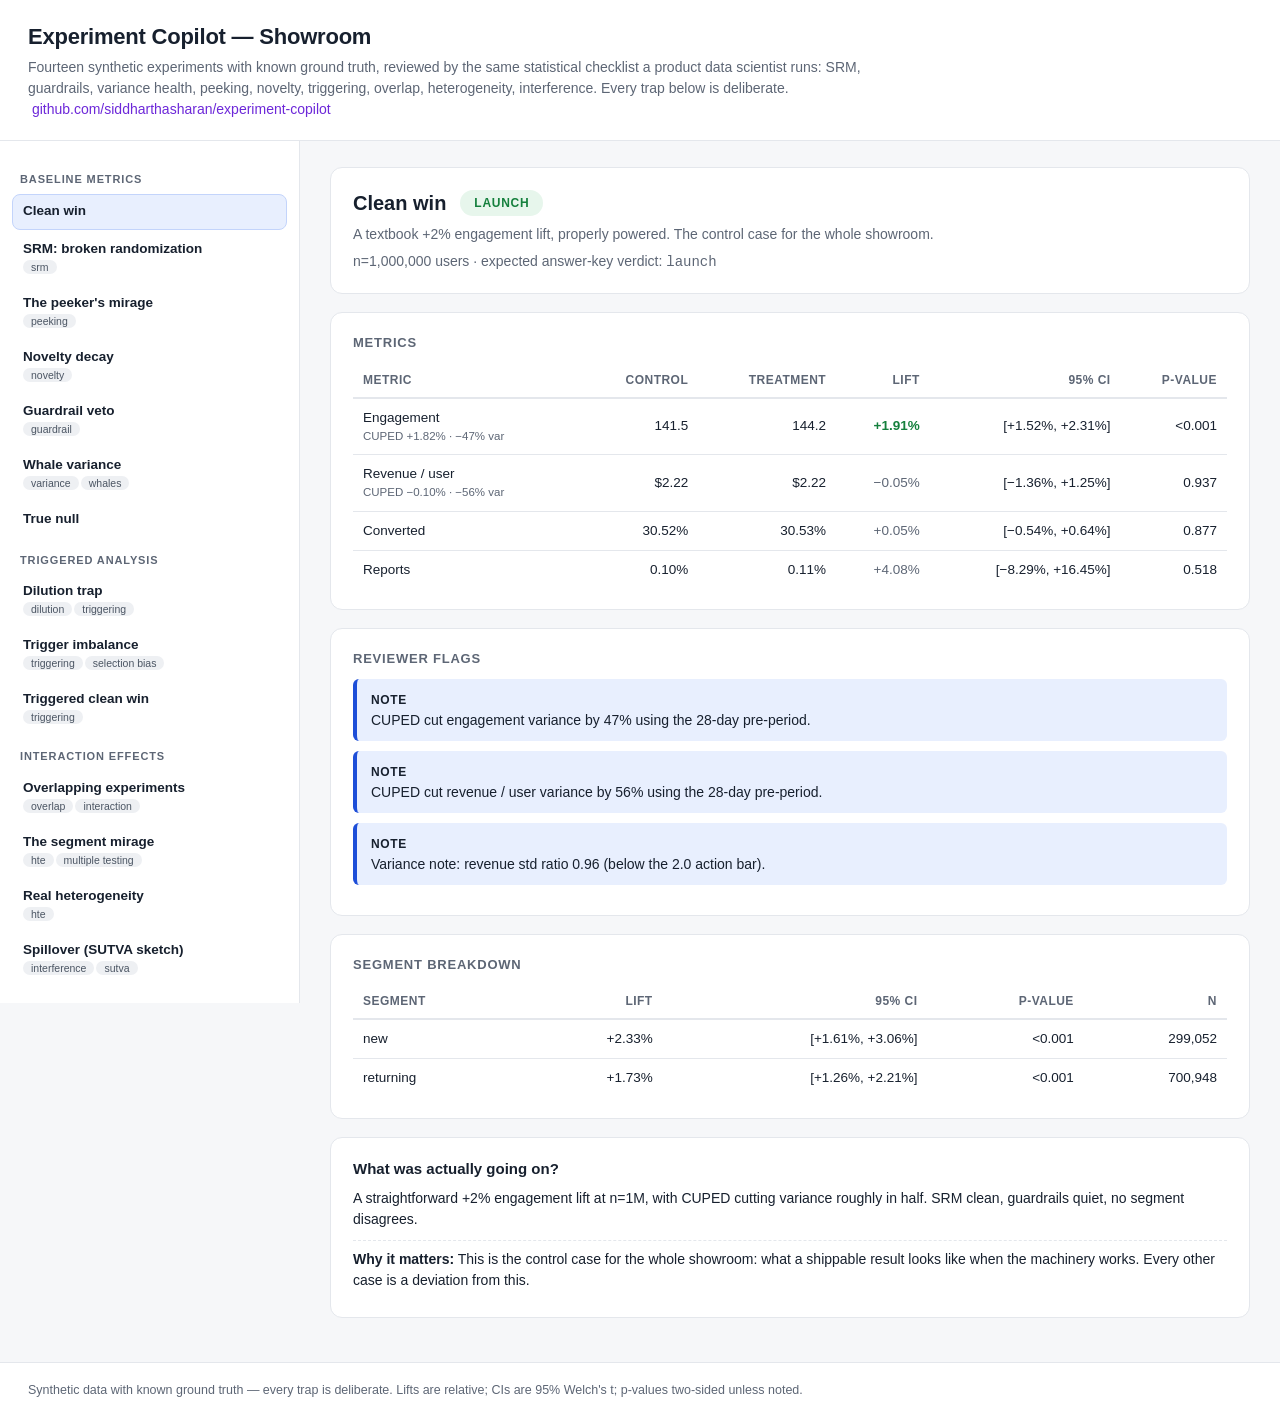
==== commit d2f4244e: "Scale to 1M users/scenario, 100k samples, Render static deploy, README refresh" ====
--- a/docs/index.html
+++ b/docs/index.html
@@ -95,7 +95,7 @@
 CIs are 95% Welch's t; p-values two-sided unless noted.</footer>
 <script>
 "use strict";
-const DATA = {"generated_at":"2026-10-19T20:45:51.101516+00:00","n_scenarios":14,"verdict_legend":{"LAUNCH":"Ship it \u2014 significant positive effect, no blockers.","DONT_LAUNCH":"Don't ship \u2014 no credible positive effect, or a guardrail veto.","INCONCLUSIVE":"Can't decide \u2014 a trap fired; investigate before any call.","INVALID":"Throw it out \u2014 randomization itself is broken."},"scenarios":[{"id":"clean_win","track":"baseline","title":"Clean win","description":"A textbook +2% engagement lift, properly powered. The control case for the whole showroom.","trap_tags":[],"verdict":"LAUNCH","expected_verdict_raw":"launch","verdict_match":true,"n_users":400000,"metrics":[{"name":"engagement","display_name":"Engagement","unit":"number","control_mean":141.5375144057908,"treatment_mean":143.75288591396318,"lift_pct":1.5652186047445122,"ci_low_pct":0.941901794527045,"ci_high_pct":2.1885354149619793,"p_value":8.582755798923985e-07,"significant":true,"cuped_lift_pct":1.7136190846128125,"cuped_variance_reduction":0.46547381505719543},{"name":"revenue","display_name":"Revenue / user","unit":"currency","control_mean":2.2230792141548044,"treatment_mean":2.214728017637016,"lift_pct":-0.3756589717817832,"ci_low_pct":-2.64910862494999,"ci_high_pct":1.8977906813864238,"p_value":0.7460438828177113,"significant":false,"cuped_lift_pct":-1.0655570917421777,"cuped_variance_reduction":0.48095633347543343},{"name":"converted","display_name":"Converted","unit":"rate","control_mean":0.3058106108539799,"treatment_mean":0.3060602867307972,"lift_pct":0.0816439547732066,"ci_low_pct":-0.8522890900730237,"ci_high_pct":1.0155769996194368,"p_value":0.8639568473580316,"significant":false},{"name":"reports","display_name":"Reports","unit":"rate","control_mean":0.0010462387716160403,"treatment_mean":0.0008881930540292351,"lift_pct":-15.10608494681236,"ci_low_pct":-33.51842341417082,"ci_high_pct":3.306253520546101,"p_value":0.10783083062227539,"significant":false}],"flags":[{"severity":"info","text":"CUPED cut engagement variance by 47% using the 28-day pre-period."},{"severity":"info","text":"CUPED cut revenue / user variance by 48% using the 28-day pre-period."},{"severity":"info","text":"Variance note: revenue std ratio 0.81 (below the 2.0 action bar)."}],"segments":[{"segment":"new","lift_pct":2.182187116785733,"ci_low_pct":1.0537448337262845,"ci_high_pct":3.310629399845181,"p_value":0.00015058368769221215,"bh_survivor":null,"n":120348},{"segment":"returning","lift_pct":1.2998120280156216,"ci_low_pct":0.5521633064211007,"ci_high_pct":2.0474607496101425,"p_value":0.0006557567508640292,"bh_survivor":null,"n":279652}],"details":{},"trap_reveal":{"what_happened":"A straightforward +2% engagement lift at n=400k, with CUPED cutting variance roughly in half. SRM clean, guardrails quiet, no segment disagrees.","why_it_matters":"This is the control case for the whole showroom: what a shippable result looks like when the machinery works. Every other case is a deviation from this."}},{"id":"srm_trap","track":"baseline","title":"SRM: broken randomization","description":"The split came out 55/45 instead of 50/50. Nothing downstream can be trusted.","trap_tags":["srm"],"verdict":"INVALID","expected_verdict_raw":"invalid","verdict_match":true,"n_users":400000,"metrics":[{"name":"engagement","display_name":"Engagement","unit":"number","control_mean":141.2918495590289,"treatment_mean":144.15804458055726,"lift_pct":2.0285635940599187,"ci_low_pct":1.4004894430223644,"ci_high_pct":2.6566377450974725,"p_value":2.4488422565282137e-10,"significant":true,"cuped_lift_pct":2.1960757876107393,"cuped_variance_reduction":0.4630121299093394},{"name":"revenue","display_name":"Revenue / user","unit":"currency","control_mean":2.241100288221023,"treatment_mean":2.2065888056951444,"lift_pct":-1.5399347680809783,"ci_low_pct":-3.686117709933966,"ci_high_pct":0.6062481737720099,"p_value":0.15962905148550208,"significant":false,"cuped_lift_pct":-0.9261141473637053,"cuped_variance_reduction":0.5736469786129322},{"name":"converted","display_name":"Converted","unit":"rate","control_mean":0.30474444444444443,"treatment_mean":0.3048,"lift_pct":0.01823021110585474,"ci_low_pct":-0.9226781072227491,"ci_high_pct":0.9591385294344587,"p_value":0.9697079087752947,"significant":false},{"name":"reports","display_name":"Reports","unit":"rate","control_mean":0.0010666666666666667,"treatment_mean":0.0009636363636363637,"lift_pct":-9.65909090909091,"ci_low_pct":-28.30341483632347,"ci_high_pct":8.985233018141647,"p_value":0.30991368160217125,"significant":false}],"flags":[{"severity":"veto","text":"SRM DETECTED (p=0, split 0.550 vs 0.500). Randomization is broken \u2014 do not trust any lift estimate."},{"severity":"info","text":"CUPED cut engagement variance by 46% using the 28-day pre-period."},{"severity":"info","text":"CUPED cut revenue / user variance by 57% using the 28-day pre-period."},{"severity":"info","text":"Variance note: revenue std ratio 0.90 (below the 2.0 action bar)."}],"segments":[{"segment":"new","lift_pct":2.7954856079011785,"ci_low_pct":1.6448384110801555,"ci_high_pct":3.946132804722202,"p_value":1.921405814631099e-06,"bh_survivor":null,"n":119374},{"segment":"returning","lift_pct":1.7067291291277782,"ci_low_pct":0.9571477731938416,"ci_high_pct":2.4563104850617146,"p_value":8.097287691487106e-06,"bh_survivor":null,"n":280626}],"details":{},"trap_reveal":{"what_happened":"The split came out 55/45 instead of 50/50 (\u03c7\u00b2 p\u22481e-111). Something broke upstream \u2014 assignment logging, bot traffic, or a triggered-analysis bug.","why_it_matters":"SRM invalidates everything downstream. No lift estimate, however significant, can be trusted until randomization is fixed. Check this first, always."}},{"id":"peeking_trap","track":"baseline","title":"The peeker's mirage","description":"Significant in the early cohort, gone in the full sample: interim looks without correction.","trap_tags":["peeking"],"verdict":"INCONCLUSIVE","expected_verdict_raw":"inconclusive","verdict_match":true,"n_users":400000,"metrics":[{"name":"engagement","display_name":"Engagement","unit":"number","control_mean":141.385666982458,"treatment_mean":141.59085681680972,"lift_pct":0.14512774790473373,"ci_low_pct":-0.47538477918790334,"ci_high_pct":0.7656402749973706,"p_value":0.6466617783740909,"significant":false,"cuped_lift_pct":0.11283294015205377,"cuped_variance_reduction":0.46507433695583333},{"name":"revenue","display_name":"Revenue / user","unit":"currency","control_mean":2.2205144372573486,"treatment_mean":2.2226657878340568,"lift_pct":0.09688523256643834,"ci_low_pct":-2.0190254196429622,"ci_high_pct":2.2127958847758387,"p_value":0.928489996556617,"significant":false,"cuped_lift_pct":0.5692364305675238,"cuped_variance_reduction":0.545971771377731},{"name":"converted","display_name":"Converted","unit":"rate","control_mean":0.30750433154062634,"treatment_mean":0.3060478677197432,"lift_pct":-0.47364009917718364,"ci_low_pct":-1.4031353289737818,"ci_high_pct":0.45585513061941446,"p_value":0.317923202045072,"significant":false},{"name":"reports","display_name":"Reports","unit":"rate","control_mean":0.0009614517922062314,"treatment_mean":0.0008387335123962816,"lift_pct":-12.763851584108,"ci_low_pct":-32.096571943894205,"ci_high_pct":6.568868775678206,"p_value":0.1956621455327086,"significant":false}],"flags":[{"severity":"info","text":"CUPED cut engagement variance by 47% using the 28-day pre-period."},{"severity":"info","text":"CUPED cut revenue / user variance by 55% using the 28-day pre-period."},{"severity":"info","text":"Variance note: revenue std ratio 0.91 (below the 2.0 action bar)."},{"severity":"warn","text":"PEEKING WARNING: the early-enrollee cohort looked significant (+3.8%, p=2.7e-09) but the full sample is not (p=0.647). Interim looks without sequential correction invalidate the p-value."}],"segments":[{"segment":"new","lift_pct":1.5869975988439395,"ci_low_pct":0.44808007664049293,"ci_high_pct":2.725915121047386,"p_value":0.006313390182659944,"bh_survivor":null,"n":120144},{"segment":"returning","lift_pct":-0.4709952192775595,"ci_low_pct":-1.210950485411357,"ci_high_pct":0.2689600468562381,"p_value":0.21219374015529655,"bh_survivor":null,"n":279856}],"details":{},"trap_reveal":{"what_happened":"Users enrolled in the first week showed a significant lift that washed out in the full 28-day sample. A daily peeker would have shipped it early.","why_it_matters":"Interim looks without sequential correction inflate the false-positive rate. This is what 'p<0.05' means after ten uncorrected peeks."}},{"id":"novelty_decay_trap","track":"baseline","title":"Novelty decay","description":"A hot launch window that fades \u2014 the headline average overstates steady state.","trap_tags":["novelty"],"verdict":"INCONCLUSIVE","expected_verdict_raw":"inconclusive","verdict_match":true,"n_users":400000,"metrics":[{"name":"engagement","display_name":"Engagement","unit":"number","control_mean":141.596277421755,"treatment_mean":142.78892361328397,"lift_pct":0.8422864027537915,"ci_low_pct":0.2187038064454677,"ci_high_pct":1.4658689990621152,"p_value":0.008112289432336318,"significant":true,"cuped_lift_pct":1.0657501153303466,"cuped_variance_reduction":0.4620207377925645},{"name":"revenue","display_name":"Revenue / user","unit":"currency","control_mean":2.2355872417011478,"treatment_mean":2.22193050909192,"lift_pct":-0.6108789831362458,"ci_low_pct":-2.6722933075061617,"ci_high_pct":1.4505353412336701,"p_value":0.5613641324443527,"significant":false,"cuped_lift_pct":-0.6066014272096101,"cuped_variance_reduction":0.5096048086457614},{"name":"converted","display_name":"Converted","unit":"rate","control_mean":0.30534736127270096,"treatment_mean":0.3074204062423335,"lift_pct":0.6789136676970202,"ci_low_pct":-0.2568123445741423,"ci_high_pct":1.6146396799681828,"p_value":0.15501214753304096,"significant":false},{"name":"reports","display_name":"Reports","unit":"rate","control_mean":0.0009737001103526791,"treatment_mean":0.0009763033649922647,"lift_pct":0.2673569214901966,"ci_low_pct":-19.598939791943103,"ci_high_pct":20.133653634923494,"p_value":0.97895672395656,"significant":false}],"flags":[{"severity":"info","text":"CUPED cut engagement variance by 46% using the 28-day pre-period."},{"severity":"info","text":"CUPED cut revenue / user variance by 51% using the 28-day pre-period."},{"severity":"info","text":"Variance note: revenue std ratio 0.90 (below the 2.0 action bar)."},{"severity":"warn","text":"NOVELTY WARNING: lift was +2.8% for recently-enrolled users but -0.1% for the long-exposure cohort (heterogeneity p=0.00136). The headline average overstates steady state."}],"segments":[{"segment":"new","lift_pct":0.9313703850259882,"ci_low_pct":-0.19990493196191989,"ci_high_pct":2.0626457020138966,"p_value":0.10660821520865198,"bh_survivor":null,"n":119724},{"segment":"returning","lift_pct":0.8053586593070483,"ci_low_pct":0.05807384599215087,"ci_high_pct":1.5526434726219458,"p_value":0.034662632042051555,"bh_survivor":null,"n":280276}],"details":{},"trap_reveal":{"what_happened":"The lift was concentrated in recently-enrolled users still inside the novelty window; the long-exposure cohort showed ~null, and the early-vs-late difference is itself significant.","why_it_matters":"Novelty effects decay. Launching on the full-period average ships a transient \u2014 extend past the novelty window before deciding."}},{"id":"guardrail_violation_trap","track":"baseline","title":"Guardrail veto","description":"Engagement is up \u2014 but user reports are up ~35%. Safety vetoes the launch.","trap_tags":["guardrail"],"verdict":"DONT_LAUNCH","expected_verdict_raw":"don't launch","verdict_match":true,"n_users":400000,"metrics":[{"name":"engagement","display_name":"Engagement","unit":"number","control_mean":140.945062088626,"treatment_mean":144.21556917141427,"lift_pct":2.3204126730823544,"ci_low_pct":1.6933096037629385,"ci_high_pct":2.9475157424017704,"p_value":4.104920213997469e-13,"significant":true,"cuped_lift_pct":2.1089809597829476,"cuped_variance_reduction":0.4653052072845777},{"name":"revenue","display_name":"Revenue / user","unit":"currency","control_mean":2.2078995413908595,"treatment_mean":2.225770449890221,"lift_pct":0.8094076820226895,"ci_low_pct":-1.1946272769207946,"ci_high_pct":2.8134426409661737,"p_value":0.42858841127877456,"significant":false,"cuped_lift_pct":1.398221497573224,"cuped_variance_reduction":0.5095836957933935},{"name":"converted","display_name":"Converted","unit":"rate","control_mean":0.3056466448052467,"treatment_mean":0.3065735776586381,"lift_pct":0.3032694351943488,"ci_low_pct":-0.6313069697776774,"ci_high_pct":1.237845840166375,"p_value":0.5247709446573595,"significant":false},{"name":"reports","display_name":"Reports","unit":"rate","control_mean":0.0009797648564344556,"treatment_mean":0.001250300072017284,"lift_pct":27.612259595364115,"ci_low_pct":6.5000879564286445,"ci_high_pct":48.72443123429959,"p_value":0.010365255698847397,"significant":true}],"flags":[{"severity":"info","text":"CUPED cut engagement variance by 47% using the 28-day pre-period."},{"severity":"info","text":"CUPED cut revenue / user variance by 51% using the 28-day pre-period."},{"severity":"veto","text":"GUARDRAIL BREACH: reports up +27.6% on treatment (paired daily t-test, one-sided p=0.00357). Safety regressions veto the launch regardless of the primary metric."},{"severity":"info","text":"Variance note: revenue std ratio 1.01 (below the 2.0 action bar)."}],"segments":[{"segment":"new","lift_pct":2.008997688681045,"ci_low_pct":0.8669096710692449,"ci_high_pct":3.1510857062928452,"p_value":0.0005655275697159474,"bh_survivor":null,"n":120226},{"segment":"returning","lift_pct":2.4545250035254,"ci_low_pct":1.704174291733733,"ci_high_pct":3.204875715317066,"p_value":1.4441435363886e-10,"bh_survivor":null,"n":279774}],"details":{},"trap_reveal":{"what_happened":"Engagement rose significantly \u2014 but user reports rose ~35% on treatment (paired daily test, one-sided). The guardrail veto fired.","why_it_matters":"Safety regressions aren't tradable against primary-metric wins. This is the veto working as designed: don't launch, fix the harm."}},{"id":"whale_variance_trap","track":"baseline","title":"Whale variance","description":"A significant revenue 'win' driven entirely by 250 whale users. The mean is fragile.","trap_tags":["variance","whales"],"verdict":"INCONCLUSIVE","expected_verdict_raw":"inconclusive","verdict_match":true,"n_users":400000,"metrics":[{"name":"engagement","display_name":"Engagement","unit":"number","control_mean":141.6263129294499,"treatment_mean":141.32633219237204,"lift_pct":-0.21181144299598276,"ci_low_pct":-0.8322910163501727,"ci_high_pct":0.4086681303582071,"p_value":0.5034514301791908,"significant":false,"cuped_lift_pct":-0.09251201443308224,"cuped_variance_reduction":0.46810593212801976},{"name":"revenue","display_name":"Revenue / user","unit":"currency","control_mean":2.2298603069094267,"treatment_mean":3.015069602611711,"lift_pct":35.213385038930085,"ci_low_pct":30.5027247175518,"ci_high_pct":39.92404536030836,"p_value":1.386774622086718e-48,"significant":true,"cuped_lift_pct":34.80360210199365,"cuped_variance_reduction":0.10978031542369326},{"name":"converted","display_name":"Converted","unit":"rate","control_mean":0.30705795655639495,"treatment_mean":0.3067578282790503,"lift_pct":-0.09774320154753444,"ci_low_pct":-1.02870370748587,"ci_high_pct":0.8332173043908012,"p_value":0.8369622973726003,"significant":false},{"name":"reports","display_name":"Reports","unit":"rate","control_mean":0.0009324383262230734,"treatment_mean":0.0010522483705111135,"lift_pct":12.849111937873866,"ci_low_pct":-8.078140816605398,"ci_high_pct":33.77636469235313,"p_value":0.22882196616600267,"significant":false}],"flags":[{"severity":"info","text":"CUPED cut engagement variance by 47% using the 28-day pre-period."},{"severity":"warn","text":"VARIANCE WARNING: treatment revenue std is 3.1x control's (0.61% of treatment beyond 5 SD). The mean is fragile \u2014 investigate whales/outliers before any launch decision."}],"segments":[{"segment":"new","lift_pct":-1.2909206012699501,"ci_low_pct":-2.421963922227355,"ci_high_pct":-0.15987728031254544,"p_value":0.02528588764244958,"bh_survivor":null,"n":119686},{"segment":"returning","lift_pct":0.25236988579094816,"ci_low_pct":-0.48975380534196633,"ci_high_pct":0.9944935769238626,"p_value":0.5050812786360263,"bh_survivor":null,"n":280314}],"details":{},"trap_reveal":{"what_happened":"Revenue shows a significant lift, but 250 whale users ($400\u2013800 tier) in treatment drive all of it \u2014 treatment std is ~3\u00d7 control's while the median user is untouched.","why_it_matters":"The mean is fragile: a handful of outliers, not a real effect. Same headline as a win, opposite decision. Heavy-tailed metrics need variance health checks, not just t-tests."}},{"id":"null_result","track":"baseline","title":"True null","description":"No effect. A well-powered no \u2014 not an underpowered maybe.","trap_tags":[],"verdict":"DONT_LAUNCH","expected_verdict_raw":"don't launch","verdict_match":true,"n_users":400000,"metrics":[{"name":"engagement","display_name":"Engagement","unit":"number","control_mean":141.9886016928653,"treatment_mean":141.2967057405437,"lift_pct":-0.4872897852872991,"ci_low_pct":-1.1046313906565246,"ci_high_pct":0.1300518200819263,"p_value":0.12184612624792585,"significant":false,"cuped_lift_pct":-0.3638548223295944,"cuped_variance_reduction":0.46720165278948955},{"name":"revenue","display_name":"Revenue / user","unit":"currency","control_mean":2.224481606377808,"treatment_mean":2.225079364305245,"lift_pct":0.026871785575721722,"ci_low_pct":-2.015126197459531,"ci_high_pct":2.0688697686109743,"p_value":0.9794229903221786,"significant":false,"cuped_lift_pct":-0.021498176143081995,"cuped_variance_reduction":0.5507719630448005},{"name":"converted","display_name":"Converted","unit":"rate","control_mean":0.30572016811353175,"treatment_mean":0.30537048404725187,"lift_pct":-0.11438043765239234,"ci_low_pct":-1.0482517402449019,"ci_high_pct":0.8194908649401172,"p_value":0.8102862967064619,"significant":false},{"name":"reports","display_name":"Reports","unit":"rate","control_mean":0.001082017963501931,"treatment_mean":0.0009532222405214275,"lift_pct":-11.90328879232823,"ci_low_pct":-30.1680184725257,"ci_high_pct":6.361440887869241,"p_value":0.2014864903605812,"significant":false}],"flags":[{"severity":"info","text":"CUPED cut engagement variance by 47% using the 28-day pre-period."},{"severity":"info","text":"CUPED cut revenue / user variance by 55% using the 28-day pre-period."},{"severity":"info","text":"Variance note: revenue std ratio 1.00 (below the 2.0 action bar)."}],"segments":[{"segment":"new","lift_pct":-0.947135401470647,"ci_low_pct":-2.082385356939551,"ci_high_pct":0.18811455399825694,"p_value":0.10200803814304547,"bh_survivor":null,"n":120035},{"segment":"returning","lift_pct":-0.2883362972299558,"ci_low_pct":-1.0238439633592793,"ci_high_pct":0.4471713688993677,"p_value":0.442276786747715,"bh_survivor":null,"n":279965}],"details":{},"trap_reveal":{"what_happened":"True lift is zero and the confidence interval sits tightly around null. This is a well-powered no, not an underpowered maybe.","why_it_matters":"Don't-launch is a decision too. A clean null closes the idea without burning another cycle \u2014 and without inventing a story about the data."}},{"id":"dilution_trap","track":"triggered","title":"Dilution trap","description":"A real +2.5% effect on triggered users that ITT can't see (\u03c4\u224815%).","trap_tags":["dilution","triggering"],"verdict":"LAUNCH","expected_verdict_raw":"launch","verdict_match":true,"n_users":400000,"metrics":[{"name":"engagement_itt","display_name":"Engagement \u2014 ITT (all randomized)","unit":"number","control_mean":141.80501351269183,"treatment_mean":142.3026316452468,"lift_pct":0.35091716451226757,"ci_low_pct":-0.2726897358909423,"ci_high_pct":0.9745240649154774,"p_value":0.27006357260295344,"significant":false},{"name":"engagement_cace","display_name":"Engagement \u2014 CACE (triggered only)","unit":"number","control_mean":142.06958572787335,"treatment_mean":144.7766819712041,"lift_pct":1.9054720469981974,"ci_low_pct":0.30084926335380063,"ci_high_pct":3.510094830642594,"p_value":0.01994289433312357,"significant":true},{"name":"engagement_cace_cuped","display_name":"Engagement \u2014 CACE + CUPED","unit":"number","control_mean":141.93280071693368,"treatment_mean":144.914144815855,"lift_pct":2.1005321418741048,"ci_low_pct":0.934075382390118,"ci_high_pct":3.266988901358092,"p_value":0.0004166020504333495,"significant":true}],"flags":[{"severity":"info","text":"Trigger rates balanced (15.0% vs 14.9%, p=0.66) \u2014 triggered contrasts are valid."},{"severity":"info","text":"Dilution check: ITT +0.35% vs CACE +1.91% (\u03c4\u22480.15; ITT \u2248 \u03c4\u00d7CACE as theory predicts)."}],"segments":[],"details":{"trigger_rate_control":0.1499507891226475,"trigger_rate_treatment":0.14944881180538527,"triggered_n":59880},"trap_reveal":{"what_happened":"A true +2.5% lift exists on triggered users only (\u03c4\u224815%). ITT over everyone randomized is diluted to ~+0.4% and misses significance most of the time; the direct CACE contrast is significant.","why_it_matters":"Analyzing the wrong population buries real effects. ITT answers the rollout question ('what if we ship to everyone'), CACE answers the product question ('does it work where it applies') \u2014 know which you're asking."}},{"id":"trigger_imbalance_trap","track":"triggered","title":"Trigger imbalance","description":"Treatment changes who triggers \u2014 triggered-only analysis is selection-biased.","trap_tags":["triggering","selection bias"],"verdict":"INCONCLUSIVE","expected_verdict_raw":"inconclusive","verdict_match":true,"n_users":400000,"metrics":[{"name":"engagement_itt","display_name":"Engagement \u2014 ITT (all randomized)","unit":"number","control_mean":141.1454394763227,"treatment_mean":142.05328307776816,"lift_pct":0.643197261501135,"ci_low_pct":0.023366438561048586,"ci_high_pct":1.2630280844412214,"p_value":0.041966670125700184,"significant":true},{"name":"engagement_cace","display_name":"Engagement \u2014 CACE (triggered only)","unit":"number","control_mean":175.63400999851194,"treatment_mean":172.9515604549238,"lift_pct":-1.5272950515739383,"ci_low_pct":-2.7880617987498426,"ci_high_pct":-0.26652830439803366,"p_value":0.017582675983442344,"significant":true},{"name":"engagement_cace_cuped","display_name":"Engagement \u2014 CACE + CUPED","unit":"number","control_mean":172.6342243605051,"treatment_mean":175.3682966718484,"lift_pct":1.5837371306131387,"ci_low_pct":0.6357613260476047,"ci_high_pct":2.5317129351786725,"p_value":0.0010590528948660437,"significant":true}],"flags":[{"severity":"warn","text":"TRIGGER IMBALANCE: treatment shifted trigger rates (20.0% control vs 24.7% treatment, p=8.2e-286). Triggered-only contrasts are selection-biased \u2014 fall back to ITT."},{"severity":"info","text":"Dilution check: ITT +0.64% vs CACE -1.53% (\u03c4\u22480.25; ITT \u2248 \u03c4\u00d7CACE as theory predicts)."}],"segments":[],"details":{"trigger_rate_control":0.19977773550525124,"trigger_rate_treatment":0.24738561112276392,"triggered_n":89444},"trap_reveal":{"what_happened":"Treatment itself boosted triggering by ~5pp, and triggering correlates with engagement. The triggered-only contrast is selection-biased \u2014 it even flips sign (\u22122.1% vs a true +2.0%).","why_it_matters":"Conditioning on a post-treatment variable breaks randomization. When the trigger-balance check fires, the triggered analysis is invalid \u2014 fall back to ITT."}},{"id":"triggered_clean_win","track":"triggered","title":"Triggered clean win","description":"Balanced triggering; CACE and ITT agree, dilution math exact.","trap_tags":["triggering"],"verdict":"LAUNCH","expected_verdict_raw":"launch","verdict_match":true,"n_users":400000,"metrics":[{"name":"engagement_itt","display_name":"Engagement \u2014 ITT (all randomized)","unit":"number","control_mean":141.4087050570603,"treatment_mean":143.35524213548928,"lift_pct":1.376532708961249,"ci_low_pct":0.7509281843303292,"ci_high_pct":2.0021372335921686,"p_value":1.6140704799032644e-05,"significant":true},{"name":"engagement_cace","display_name":"Engagement \u2014 CACE (triggered only)","unit":"number","control_mean":141.12122784885486,"treatment_mean":144.89437119611802,"lift_pct":2.6736894263025475,"ci_low_pct":1.7865552237761797,"ci_high_pct":3.5608236288289152,"p_value":3.48798094297256e-09,"significant":true},{"name":"engagement_cace_cuped","display_name":"Engagement \u2014 CACE + CUPED","unit":"number","control_mean":141.34238676845303,"treatment_mean":144.67514465848132,"lift_pct":2.35793236991817,"ci_low_pct":1.711456001101395,"ci_high_pct":3.004408738734945,"p_value":8.787574146715097e-13,"significant":true}],"flags":[{"severity":"info","text":"Trigger rates balanced (50.0% vs 50.2%, p=0.2) \u2014 triggered contrasts are valid."},{"severity":"info","text":"Dilution check: ITT +1.38% vs CACE +2.67% (\u03c4\u22480.50; ITT \u2248 \u03c4\u00d7CACE as theory predicts)."}],"segments":[],"details":{"trigger_rate_control":0.5003658707724384,"trigger_rate_treatment":0.5023793371775175,"triggered_n":200550},"trap_reveal":{"what_happened":"Trigger rate 50%, balanced across arms. CACE is +2.5% and significant; ITT lands at \u2248 \u03c4\u00d7CACE, exactly as theory predicts.","why_it_matters":"The sanity case: when triggering is clean, both analyses agree and the dilution math is exact. This is what 'no trap' looks like under triggering."}},{"id":"overlap_trap","track":"interaction","title":"Overlapping experiments","description":"A concurrent experiment B flips A's effect: +2% vs \u22120.5%. The pooled average misleads.","trap_tags":["overlap","interaction"],"verdict":"INCONCLUSIVE","expected_verdict_raw":"inconclusive \u2014 flag overlap, report stratified","verdict_match":true,"n_users":400000,"metrics":[{"name":"a_in_b0","display_name":"Engagement \u2014 A | B=control","unit":"number","control_mean":141.64405268885432,"treatment_mean":144.1414137613822,"lift_pct":1.7631245542047436,"ci_low_pct":0.877922973718361,"ci_high_pct":2.6483261346911253,"p_value":9.471107140539658e-05,"significant":true},{"name":"a_in_b1","display_name":"Engagement \u2014 A | B=treatment","unit":"number","control_mean":140.7626747228689,"treatment_mean":139.88870243951686,"lift_pct":-0.6208835439314386,"ci_low_pct":-1.4896909604944297,"ci_high_pct":0.24792387263155238,"p_value":0.16131285962982062,"significant":false},{"name":"a_pooled","display_name":"Engagement \u2014 pooled (misleading)","unit":"number","control_mean":141.2039049414573,"treatment_mean":142.01569696544533,"lift_pct":0.5749076304402487,"ci_low_pct":-0.045334835202118985,"ci_high_pct":1.1951500960826165,"p_value":0.06926203821972111,"significant":false}],"flags":[{"severity":"warn","text":"A\u00d7B interaction p=0.000165: A lifts +1.8% when B=control but -0.6% when B=treatment. The pooled +0.6% is misleading \u2014 report stratified, do not ship on the average."}],"segments":[],"details":{"interaction_p":0.00016503523859823233,"interaction_lift_pp":-2.384008098136182,"b_rate_in_a0":0.49938592111832253,"b_rate_in_a1":0.499849774661993},"trap_reveal":{"what_happened":"A concurrent experiment B was running: A lifts engagement +2% when B=control but \u22120.5% when B=treatment. The pooled +0.75% average is significant on some seeds \u2014 and meaningless on all of them.","why_it_matters":"In a matrixed program no experiment runs alone. Ship the pooled average and you ship harm to half your users. Stratify, don't average."}},{"id":"hte_mirage_trap","track":"interaction","title":"The segment mirage","description":"One segment 'wins' at p<0.05 by chance across 12 segments \u2014 FDR says otherwise.","trap_tags":["hte","multiple testing"],"verdict":"LAUNCH","expected_verdict_raw":"no credible heterogeneity","verdict_match":true,"n_users":400000,"metrics":[{"name":"engagement","display_name":"Engagement (overall)","unit":"number","control_mean":141.15203507832908,"treatment_mean":144.22966818351992,"lift_pct":2.1803675047851625,"ci_low_pct":1.5547456651149856,"ci_high_pct":2.80598934445534,"p_value":8.460276792098085e-12,"significant":true}],"flags":[{"severity":"info","text":"BH-FDR (q=0.10) rejected every nominal segment hit \u2014 the 'winning segment' was multiple-testing noise."}],"segments":[{"segment":"BR|android","lift_pct":2.159205266326645,"ci_low_pct":-0.6874377093818845,"ci_high_pct":5.005848242035174,"p_value":0.9923561285797162,"bh_survivor":false,"n":19103},{"segment":"BR|ios","lift_pct":0.8463392759973469,"ci_low_pct":-2.010948659391545,"ci_high_pct":3.7036272113862387,"p_value":0.3510749772175643,"bh_survivor":false,"n":18841},{"segment":"BR|web","lift_pct":-0.6885755354146395,"ci_low_pct":-6.468951926277396,"ci_high_pct":5.091800855448117,"p_value":0.3290877280290465,"bh_survivor":false,"n":4292},{"segment":"IN|android","lift_pct":2.6749718689892674,"ci_low_pct":0.45072110811576316,"ci_high_pct":4.899222629862772,"p_value":0.6447010716989756,"bh_survivor":false,"n":31369},{"segment":"IN|ios","lift_pct":2.0004128163391943,"ci_low_pct":-0.211335629475459,"ci_high_pct":4.212161262153848,"p_value":0.8734742238056312,"bh_survivor":false,"n":31312},{"segment":"IN|web","lift_pct":2.2846617959923523,"ci_low_pct":-2.721918034190932,"ci_high_pct":7.291241626175636,"p_value":0.9647879652712117,"bh_survivor":false,"n":6902},{"segment":"US|android","lift_pct":2.8236514483757706,"ci_low_pct":1.0192668208738962,"ci_high_pct":4.628036075877644,"p_value":0.45100936433269867,"bh_survivor":false,"n":50376},{"segment":"US|ios","lift_pct":0.8921853678740223,"ci_low_pct":-0.8618156859226452,"ci_high_pct":2.6461864216706896,"p_value":0.12560165017985936,"bh_survivor":false,"n":50585},{"segment":"US|web","lift_pct":3.531412442769314,"ci_low_pct":-0.24497116223599733,"ci_high_pct":7.307796047774624,"p_value":0.474593167914805,"bh_survivor":false,"n":11201},{"segment":"new","lift_pct":2.2827290779960108,"ci_low_pct":1.1439705296388765,"ci_high_pct":3.4214876263531453,"p_value":0.8208469543794852,"bh_survivor":false,"n":119972},{"segment":"other|android","lift_pct":2.0461600940059905,"ci_low_pct":-0.4303534544442782,"ci_high_pct":4.52267364245626,"p_value":0.9175119702171275,"bh_survivor":false,"n":25143},{"segment":"other|ios","lift_pct":3.267053528334079,"ci_low_pct":0.7862412269291661,"ci_high_pct":5.747865829738992,"p_value":0.3716403024344619,"bh_survivor":false,"n":25361},{"segment":"other|web","lift_pct":3.8289364753336623,"ci_low_pct":-1.5068571098955903,"ci_high_pct":9.164730060562915,"p_value":0.5401541113138895,"bh_survivor":false,"n":5543}],"details":{"cochran_q_p":0.90573939747768,"n_bh_survivors":0},"trap_reveal":{"what_happened":"The true effect is a homogeneous +2% across 12 segments. One segment hit nominal p<0.05 by pure chance \u2014 Benjamini-Hochberg rejected it, and Cochran's Q stayed quiet.","why_it_matters":"With 12 segments, a 'winning segment' appears ~half the time under the null. FDR control is what separates discovery from noise. Never ship a segment story without it."}},{"id":"hte_real","track":"interaction","title":"Real heterogeneity","description":"New users truly respond +4% vs +1% elsewhere \u2014 and it survives FDR.","trap_tags":["hte"],"verdict":"LAUNCH","expected_verdict_raw":"credible heterogeneity \u2014 decide per segment","verdict_match":true,"n_users":400000,"metrics":[{"name":"engagement","display_name":"Engagement (overall)","unit":"number","control_mean":140.98173775576913,"treatment_mean":144.18506351680472,"lift_pct":2.272156530362034,"ci_low_pct":1.6467432105888218,"ci_high_pct":2.897569850135247,"p_value":1.0758744401511903e-12,"significant":true}],"flags":[{"severity":"warn","text":"Cochran's Q=37.2 on 12 df (p=0.000204): lifts differ across segments \u2014 decide per segment, not on the average."},{"severity":"warn","text":"Credible heterogeneity: new survive BH-FDR \u2014 decide per segment, not on the average."}],"segments":[{"segment":"BR|android","lift_pct":1.0787394934704606,"ci_low_pct":-1.857366059322517,"ci_high_pct":4.014845046263439,"p_value":0.4359466581505267,"bh_survivor":false,"n":18678},{"segment":"BR|ios","lift_pct":0.5534990104725819,"ci_low_pct":-2.2580172457717778,"ci_high_pct":3.365015266716941,"p_value":0.23369604048749837,"bh_survivor":false,"n":18833},{"segment":"BR|web","lift_pct":3.4189687296108224,"ci_low_pct":-2.724657086151196,"ci_high_pct":9.562594545372841,"p_value":0.7003768740801435,"bh_survivor":false,"n":4172},{"segment":"IN|android","lift_pct":-0.06499691417578739,"ci_low_pct":-2.2427940895611975,"ci_high_pct":2.112800261209623,"p_value":0.031883918604520556,"bh_survivor":false,"n":31474},{"segment":"IN|ios","lift_pct":2.3879635326685276,"ci_low_pct":0.15941058179771503,"ci_high_pct":4.616516483539341,"p_value":0.87699065132101,"bh_survivor":false,"n":31600},{"segment":"IN|web","lift_pct":1.4536043308748436,"ci_low_pct":-3.1802974053002044,"ci_high_pct":6.087506067049892,"p_value":0.7438661143121521,"bh_survivor":false,"n":7043},{"segment":"US|android","lift_pct":2.555861351871936,"ci_low_pct":0.7815511010821082,"ci_high_pct":4.330171602661763,"p_value":0.6909563461568968,"bh_survivor":false,"n":50601},{"segment":"US|ios","lift_pct":0.3621604698094792,"ci_low_pct":-1.3734577179504135,"ci_high_pct":2.097778657569372,"p_value":0.024595271602469326,"bh_survivor":false,"n":50598},{"segment":"US|web","lift_pct":4.963167268835522,"ci_low_pct":1.2362638591911246,"ci_high_pct":8.69007067847992,"p_value":0.14322533970860096,"bh_survivor":false,"n":11289},{"segment":"new","lift_pct":4.6951303723765205,"ci_low_pct":3.5276878112524086,"ci_high_pct":5.862572933500633,"p_value":8.580546810854628e-07,"bh_survivor":true,"n":119736},{"segment":"other|android","lift_pct":-0.49520353944835516,"ci_low_pct":-2.9404280282160133,"ci_high_pct":1.9500209493193033,"p_value":0.02442540530575532,"bh_survivor":false,"n":25268},{"segment":"other|ios","lift_pct":1.5388031387040493,"ci_low_pct":-0.8915616216545555,"ci_high_pct":3.969167899062654,"p_value":0.5702597227557535,"bh_survivor":false,"n":25128},{"segment":"other|web","lift_pct":-1.2555729103343711,"ci_low_pct":-6.212894272451472,"ci_high_pct":3.7017484517827306,"p_value":0.1661075274341135,"bh_survivor":false,"n":5580}],"details":{"cochran_q_p":0.00020365612492767582,"n_bh_survivors":1},"trap_reveal":{"what_happened":"New users truly respond +4% while everyone else sees +1% \u2014 and the 'new' cell survives BH-FDR. The overall +2% is real; the average just hides the story.","why_it_matters":"Credible heterogeneity changes the rollout: ship to everyone, but expect \u2014 and separately measure \u2014 different returns by segment. This is what a real segment win looks like."}},{"id":"interference_sketch","track":"interaction","title":"Spillover (SUTVA sketch)","description":"Outcomes leak across cluster-mates; naive SEs understate uncertainty ~1.3\u00d7.","trap_tags":["interference","sutva"],"verdict":"INCONCLUSIVE","expected_verdict_raw":"SUTVA risk flagged \u2014 treat SEs as understated","verdict_match":true,"n_users":400000,"metrics":[{"name":"engagement","display_name":"Engagement","unit":"number","control_mean":141.4996226604071,"treatment_mean":143.66045664116572,"lift_pct":1.5270952248010705,"ci_low_pct":0.9000338169426501,"ci_high_pct":2.1541566326594914,"p_value":1.8142688888515306e-06,"significant":true}],"flags":[{"severity":"warn","text":"cluster-robust SE is 1.29x the naive i.i.d. SE: outcomes are correlated within clusters \u2014 SUTVA is at risk and the naive p-value overstates precision."}],"segments":[],"details":{"naive_se":0.45270568637408765,"cluster_se":0.584929753888732,"se_ratio":1.2920751196515403,"n_clusters":2000},"trap_reveal":{"what_happened":"Users sit in 2,000 clusters and outcomes spill over onto cluster-mates. The naive i.i.d. SE understates uncertainty by ~1.3\u00d7; the cluster-robust SE is wider and the SUTVA flag fires.","why_it_matters":"SUTVA violations are invisible to standard tests \u2014 the p-value looks fine while the precision is a lie. On social surfaces, always ask who else the treatment touched."}}]};
+const DATA = {"generated_at":"2026-10-30T19:44:19.263483+00:00","n_scenarios":14,"verdict_legend":{"LAUNCH":"Ship it \u2014 significant positive effect, no blockers.","DONT_LAUNCH":"Don't ship \u2014 no credible positive effect, or a guardrail veto.","INCONCLUSIVE":"Can't decide \u2014 a trap fired; investigate before any call.","INVALID":"Throw it out \u2014 randomization itself is broken."},"scenarios":[{"id":"clean_win","track":"baseline","title":"Clean win","description":"A textbook +2% engagement lift, properly powered. The control case for the whole showroom.","trap_tags":[],"verdict":"LAUNCH","expected_verdict_raw":"launch","verdict_match":true,"n_users":1000000,"metrics":[{"name":"engagement","display_name":"Engagement","unit":"number","control_mean":141.4715956740127,"treatment_mean":144.1790030850955,"lift_pct":1.9137462882099543,"ci_low_pct":1.5165801084314559,"ci_high_pct":2.310912467988453,"p_value":3.591910546918881e-21,"significant":true,"cuped_lift_pct":1.8244526003273154,"cuped_variance_reduction":0.46628660177225567},{"name":"revenue","display_name":"Revenue / user","unit":"currency","control_mean":2.223592147576725,"treatment_mean":2.2224228544683196,"lift_pct":-0.052585772515873486,"ci_low_pct":-1.356387581074976,"ci_high_pct":1.251216036043229,"p_value":0.9369923735664808,"significant":false,"cuped_lift_pct":-0.09680247336769011,"cuped_variance_reduction":0.5611046420386057},{"name":"converted","display_name":"Converted","unit":"rate","control_mean":0.3051910291534528,"treatment_mean":0.30533309046216917,"lift_pct":0.046548323884358735,"ci_low_pct":-0.544951172329546,"ci_high_pct":0.6380478200982636,"p_value":0.877420180006464,"significant":false},{"name":"reports","display_name":"Reports","unit":"rate","control_mean":0.0010231385173683758,"treatment_mean":0.0010648966429733836,"lift_pct":4.081375580738982,"ci_low_pct":-8.291635735944611,"ci_high_pct":16.454386897422577,"p_value":0.5179449136109123,"significant":false}],"flags":[{"severity":"info","text":"CUPED cut engagement variance by 47% using the 28-day pre-period."},{"severity":"info","text":"CUPED cut revenue / user variance by 56% using the 28-day pre-period."},{"severity":"info","text":"Variance note: revenue std ratio 0.96 (below the 2.0 action bar)."}],"segments":[{"segment":"new","lift_pct":2.334696391592015,"ci_low_pct":1.6076267126252246,"ci_high_pct":3.0617660705588055,"p_value":3.104665627542982e-10,"bh_survivor":null,"n":299052},{"segment":"returning","lift_pct":1.7343151964507402,"ci_low_pct":1.260153167733269,"ci_high_pct":2.208477225168211,"p_value":7.569892281860042e-13,"bh_survivor":null,"n":700948}],"details":{},"trap_reveal":{"what_happened":"A straightforward +2% engagement lift at n=1M, with CUPED cutting variance roughly in half. SRM clean, guardrails quiet, no segment disagrees.","why_it_matters":"This is the control case for the whole showroom: what a shippable result looks like when the machinery works. Every other case is a deviation from this."}},{"id":"srm_trap","track":"baseline","title":"SRM: broken randomization","description":"The split came out 55/45 instead of 50/50. Nothing downstream can be trusted.","trap_tags":["srm"],"verdict":"INVALID","expected_verdict_raw":"invalid","verdict_match":true,"n_users":1000000,"metrics":[{"name":"engagement","display_name":"Engagement","unit":"number","control_mean":141.61142906753636,"treatment_mean":144.37959284942386,"lift_pct":1.9547601490324067,"ci_low_pct":1.5575933192246534,"ci_high_pct":2.3519269788401598,"p_value":5.098493257351868e-22,"significant":true,"cuped_lift_pct":2.106017602472928,"cuped_variance_reduction":0.4655233332044172},{"name":"revenue","display_name":"Revenue / user","unit":"currency","control_mean":2.237147392337852,"treatment_mean":2.238024478751472,"lift_pct":0.03920557119409391,"ci_low_pct":-1.3542807933339607,"ci_high_pct":1.4326919357221481,"p_value":0.9560242163884458,"significant":false,"cuped_lift_pct":-0.09089041286435454,"cuped_variance_reduction":0.5258089524603704},{"name":"converted","display_name":"Converted","unit":"rate","control_mean":0.30584222222222224,"treatment_mean":0.30611818181818184,"lift_pct":0.09022939800610574,"ci_low_pct":-0.5033668367634886,"ci_high_pct":0.6838256327757,"p_value":0.7657611976894865,"significant":false},{"name":"reports","display_name":"Reports","unit":"rate","control_mean":0.0009711111111111111,"treatment_mean":0.0010436363636363636,"lift_pct":7.468275431662155,"ci_low_pct":-5.37827210117308,"ci_high_pct":20.31482296449739,"p_value":0.25452973010322616,"significant":false}],"flags":[{"severity":"veto","text":"SRM DETECTED (p=0, split 0.550 vs 0.500). Randomization is broken \u2014 do not trust any lift estimate."},{"severity":"info","text":"CUPED cut engagement variance by 47% using the 28-day pre-period."},{"severity":"info","text":"CUPED cut revenue / user variance by 53% using the 28-day pre-period."},{"severity":"veto","text":"GUARDRAIL BREACH: reports up +31.4% on treatment (paired daily t-test, one-sided p=4.31e-05). Safety regressions veto the launch regardless of the primary metric."},{"severity":"info","text":"Variance note: revenue std ratio 1.04 (below the 2.0 action bar)."}],"segments":[{"segment":"new","lift_pct":2.0558712338162657,"ci_low_pct":1.3317408794012224,"ci_high_pct":2.780001588231309,"p_value":2.6307967484584015e-08,"bh_survivor":null,"n":299588},{"segment":"returning","lift_pct":1.9116050025445357,"ci_low_pct":1.4366214551776264,"ci_high_pct":2.386588549911445,"p_value":3.0744904182900307e-15,"bh_survivor":null,"n":700412}],"details":{},"trap_reveal":{"what_happened":"The split came out 55/45 instead of 50/50 (\u03c7\u00b2 p\u22481e-111). Something broke upstream \u2014 assignment logging, bot traffic, or a triggered-analysis bug.","why_it_matters":"SRM invalidates everything downstream. No lift estimate, however significant, can be trusted until randomization is fixed. Check this first, always."}},{"id":"peeking_trap","track":"baseline","title":"The peeker's mirage","description":"Significant in the early cohort, gone in the full sample: interim looks without correction.","trap_tags":["peeking"],"verdict":"INCONCLUSIVE","expected_verdict_raw":"inconclusive","verdict_match":true,"n_users":1000000,"metrics":[{"name":"engagement","display_name":"Engagement","unit":"number","control_mean":141.61469849434914,"treatment_mean":141.147106446048,"lift_pct":-0.33018609881077177,"ci_low_pct":-0.7214985319178294,"ci_high_pct":0.0611263342962858,"p_value":0.09816787601209195,"significant":false,"cuped_lift_pct":-0.2739334468639305,"cuped_variance_reduction":0.46522950799334417},{"name":"revenue","display_name":"Revenue / user","unit":"currency","control_mean":2.235545272935787,"treatment_mean":2.2130552298542616,"lift_pct":-1.0060204708800524,"ci_low_pct":-2.3944917760304962,"ci_high_pct":0.3824508342703914,"p_value":0.15557926402811664,"significant":false,"cuped_lift_pct":0.22619596491692973,"cuped_variance_reduction":0.573304782070107},{"name":"converted","display_name":"Converted","unit":"rate","control_mean":0.3070682734138308,"treatment_mean":0.30481696030575245,"lift_pct":-0.7331636977827075,"ci_low_pct":-1.3214121479374608,"ci_high_pct":-0.14491524762795432,"p_value":0.014573786221838683,"significant":true},{"name":"reports","display_name":"Reports","unit":"rate","control_mean":0.0010625822950977135,"treatment_mean":0.0010234391553428721,"lift_pct":-3.6837748883479926,"ci_low_pct":-15.591710275401475,"ci_high_pct":8.22416049870549,"p_value":0.5442993254708902,"significant":false}],"flags":[{"severity":"info","text":"CUPED cut engagement variance by 47% using the 28-day pre-period."},{"severity":"info","text":"CUPED cut revenue / user variance by 57% using the 28-day pre-period."},{"severity":"info","text":"Variance note: revenue std ratio 0.96 (below the 2.0 action bar)."},{"severity":"warn","text":"PEEKING WARNING: the early-enrollee cohort looked significant (+3.3%, p=8.51e-16) but the full sample is not (p=0.0982). Interim looks without sequential correction invalidate the p-value."}],"segments":[{"segment":"new","lift_pct":-0.23194578167300217,"ci_low_pct":-0.9427697349692038,"ci_high_pct":0.47887817162319934,"p_value":0.5224659084192405,"bh_survivor":null,"n":299199},{"segment":"returning","lift_pct":-0.371970517998031,"ci_low_pct":-0.8406889350053145,"ci_high_pct":0.09674789900925244,"p_value":0.11984851717282108,"bh_survivor":null,"n":700801}],"details":{},"trap_reveal":{"what_happened":"Users enrolled in the first week showed a significant lift that washed out in the full 28-day sample. A daily peeker would have shipped it early.","why_it_matters":"Interim looks without sequential correction inflate the false-positive rate. This is what 'p<0.05' means after ten uncorrected peeks."}},{"id":"novelty_decay_trap","track":"baseline","title":"Novelty decay","description":"A hot launch window that fades \u2014 the headline average overstates steady state.","trap_tags":["novelty"],"verdict":"INCONCLUSIVE","expected_verdict_raw":"inconclusive","verdict_match":true,"n_users":1000000,"metrics":[{"name":"engagement","display_name":"Engagement","unit":"number","control_mean":141.49813565504172,"treatment_mean":143.5944565741519,"lift_pct":1.4815184026316814,"ci_low_pct":1.0871604422354255,"ci_high_pct":1.8758763630279376,"p_value":1.797250888163154e-13,"significant":true,"cuped_lift_pct":1.4563813988499,"cuped_variance_reduction":0.4655464028779196},{"name":"revenue","display_name":"Revenue / user","unit":"currency","control_mean":2.2248462198165053,"treatment_mean":2.21691138076869,"lift_pct":-0.35664662919802886,"ci_low_pct":-1.6908953385872987,"ci_high_pct":0.9776020801912408,"p_value":0.6003469092160922,"significant":false,"cuped_lift_pct":0.25034792459836597,"cuped_variance_reduction":0.5180035572467541},{"name":"converted","display_name":"Converted","unit":"rate","control_mean":0.3064680216580089,"treatment_mean":0.3062258218809351,"lift_pct":-0.07902937988879837,"ci_low_pct":-0.6686488902850387,"ci_high_pct":0.5105901305074421,"p_value":0.7927794126141353,"significant":false},{"name":"reports","display_name":"Reports","unit":"rate","control_mean":0.0009653763668670039,"treatment_mean":0.0009626218537175015,"lift_pct":-0.2853304932709063,"ci_low_pct":-12.886508881207071,"ci_high_pct":12.315847894665259,"p_value":0.9646016471900716,"significant":false}],"flags":[{"severity":"info","text":"CUPED cut engagement variance by 47% using the 28-day pre-period."},{"severity":"info","text":"CUPED cut revenue / user variance by 52% using the 28-day pre-period."},{"severity":"info","text":"Variance note: revenue std ratio 0.95 (below the 2.0 action bar)."},{"severity":"warn","text":"NOVELTY WARNING: lift was +2.9% for recently-enrolled users but +1.0% for the long-exposure cohort (heterogeneity p=0.00117). The headline average overstates steady state."}],"segments":[{"segment":"new","lift_pct":1.3490913612918605,"ci_low_pct":0.6269133198942299,"ci_high_pct":2.071269402689491,"p_value":0.0002508859342121442,"bh_survivor":null,"n":299570},{"segment":"returning","lift_pct":1.5382028544991597,"ci_low_pct":1.067464024157759,"ci_high_pct":2.0089416848405603,"p_value":1.509988200262543e-10,"bh_survivor":null,"n":700430}],"details":{},"trap_reveal":{"what_happened":"The lift was concentrated in recently-enrolled users still inside the novelty window; the long-exposure cohort showed ~null, and the early-vs-late difference is itself significant.","why_it_matters":"Novelty effects decay. Launching on the full-period average ships a transient \u2014 extend past the novelty window before deciding."}},{"id":"guardrail_violation_trap","track":"baseline","title":"Guardrail veto","description":"Engagement is up \u2014 but user reports are up ~35%. Safety vetoes the launch.","trap_tags":["guardrail"],"verdict":"DONT_LAUNCH","expected_verdict_raw":"don't launch","verdict_match":true,"n_users":1000000,"metrics":[{"name":"engagement","display_name":"Engagement","unit":"number","control_mean":141.3333631642082,"treatment_mean":144.21637509682222,"lift_pct":2.039866502903764,"ci_low_pct":1.6451495124972717,"ci_high_pct":2.4345834933102566,"p_value":4.121329439847146e-24,"significant":true,"cuped_lift_pct":1.920242361063596,"cuped_variance_reduction":0.46246474030177864},{"name":"revenue","display_name":"Revenue / user","unit":"currency","control_mean":2.2018677635838184,"treatment_mean":2.233521119049396,"lift_pct":1.4375684130121398,"ci_low_pct":0.11704450408223169,"ci_high_pct":2.7580923219420477,"p_value":0.03286858990198242,"significant":true,"cuped_lift_pct":1.2779256469862688,"cuped_variance_reduction":0.5078564272327619},{"name":"converted","display_name":"Converted","unit":"rate","control_mean":0.3061605563033467,"treatment_mean":0.3080101589132847,"lift_pct":0.6041283149830023,"ci_low_pct":0.013520265288704267,"ci_high_pct":1.1947363646773004,"p_value":0.044981052075982686,"significant":true},{"name":"reports","display_name":"Reports","unit":"rate","control_mean":0.0009106631465009366,"treatment_mean":0.001412072923051039,"lift_pct":55.05985154628047,"ci_low_pct":40.397239682586395,"ci_high_pct":69.72246340997454,"p_value":1.841847811212987e-13,"significant":true}],"flags":[{"severity":"info","text":"CUPED cut engagement variance by 46% using the 28-day pre-period."},{"severity":"info","text":"CUPED cut revenue / user variance by 51% using the 28-day pre-period."},{"severity":"veto","text":"GUARDRAIL BREACH: reports up +54.6% on treatment (paired daily t-test, one-sided p=7.54e-08). Safety regressions veto the launch regardless of the primary metric."},{"severity":"info","text":"Variance note: revenue std ratio 1.05 (below the 2.0 action bar)."}],"segments":[{"segment":"new","lift_pct":1.8827458359430373,"ci_low_pct":1.1635140213489998,"ci_high_pct":2.601977650537075,"p_value":2.889182013302187e-07,"bh_survivor":null,"n":299654},{"segment":"returning","lift_pct":2.1068653208782906,"ci_low_pct":1.6346933095073637,"ci_high_pct":2.579037332249218,"p_value":2.224776535323107e-18,"bh_survivor":null,"n":700346}],"details":{},"trap_reveal":{"what_happened":"Engagement rose significantly \u2014 but user reports rose ~35% on treatment (paired daily test, one-sided). The guardrail veto fired.","why_it_matters":"Safety regressions aren't tradable against primary-metric wins. This is the veto working as designed: don't launch, fix the harm."}},{"id":"whale_variance_trap","track":"baseline","title":"Whale variance","description":"A significant revenue 'win' driven entirely by 250 whale users. The mean is fragile.","trap_tags":["variance","whales"],"verdict":"INCONCLUSIVE","expected_verdict_raw":"inconclusive","verdict_match":true,"n_users":1000000,"metrics":[{"name":"engagement","display_name":"Engagement","unit":"number","control_mean":141.0112611175505,"treatment_mean":141.54738392224104,"lift_pct":0.38019857452633515,"ci_low_pct":-0.014047101210543417,"ci_high_pct":0.7744442502632136,"p_value":0.05874058114149083,"significant":false,"cuped_lift_pct":0.10198227156996591,"cuped_variance_reduction":0.46281740422212025},{"name":"revenue","display_name":"Revenue / user","unit":"currency","control_mean":2.2151162937096616,"treatment_mean":3.05090709431288,"lift_pct":37.73123799308601,"ci_low_pct":34.44226859298477,"ci_high_pct":41.02020739318727,"p_value":6.5122906646022895e-112,"significant":true,"cuped_lift_pct":37.243704436579954,"cuped_variance_reduction":0.2129502405521042},{"name":"converted","display_name":"Converted","unit":"rate","control_mean":0.3051982018634723,"treatment_mean":0.30703597923514936,"lift_pct":0.6021586498400067,"ci_low_pct":0.010211031546176,"ci_high_pct":1.1941062681338372,"p_value":0.046176858549845955,"significant":true},{"name":"reports","display_name":"Reports","unit":"rate","control_mean":0.0009179074116013075,"treatment_mean":0.0010258682457852583,"lift_pct":11.7616257173053,"ci_low_pct":-1.5445221185606612,"ci_high_pct":25.067773553171264,"p_value":0.08319170939709906,"significant":false}],"flags":[{"severity":"info","text":"CUPED cut engagement variance by 46% using the 28-day pre-period."},{"severity":"info","text":"CUPED cut revenue / user variance by 21% using the 28-day pre-period."},{"severity":"warn","text":"VARIANCE WARNING: treatment revenue std is 3.4x control's (0.62% of treatment beyond 5 SD). The mean is fragile \u2014 investigate whales/outliers before any launch decision."}],"segments":[{"segment":"new","lift_pct":0.02077833371515817,"ci_low_pct":-0.7005172904089003,"ci_high_pct":0.7420739578392167,"p_value":0.9549747358288548,"bh_survivor":null,"n":299809},{"segment":"returning","lift_pct":0.534730689001452,"ci_low_pct":0.06394812112655533,"ci_high_pct":1.0055132568763487,"p_value":0.026001311016409533,"bh_survivor":null,"n":700191}],"details":{},"trap_reveal":{"what_happened":"Revenue shows a significant lift, but 625 whale users ($400\u2013800 tier, 0.125% of the treatment arm) in treatment drive all of it \u2014 treatment std is ~3\u00d7 control's while the median user is untouched.","why_it_matters":"The mean is fragile: a handful of outliers, not a real effect. Same headline as a win, opposite decision. Heavy-tailed metrics need variance health checks, not just t-tests."}},{"id":"null_result","track":"baseline","title":"True null","description":"No effect. A well-powered no \u2014 not an underpowered maybe.","trap_tags":[],"verdict":"DONT_LAUNCH","expected_verdict_raw":"don't launch","verdict_match":true,"n_users":1000000,"metrics":[{"name":"engagement","display_name":"Engagement","unit":"number","control_mean":141.53742034464437,"treatment_mean":141.51565277718362,"lift_pct":-0.015379372753687408,"ci_low_pct":-0.4077300731400901,"ci_high_pct":0.3769713276327153,"p_value":0.9387613368744606,"significant":false,"cuped_lift_pct":-0.03598096329011014,"cuped_variance_reduction":0.4647953583952009},{"name":"revenue","display_name":"Revenue / user","unit":"currency","control_mean":2.213279188659221,"treatment_mean":2.228168085738107,"lift_pct":0.6727075894977974,"ci_low_pct":-0.6994375185067905,"ci_high_pct":2.0448526975023853,"p_value":0.3366063444601444,"significant":false,"cuped_lift_pct":0.2787050588933797,"cuped_variance_reduction":0.4950760930854182},{"name":"converted","display_name":"Converted","unit":"rate","control_mean":0.3062647569340052,"treatment_mean":0.3077260807612327,"lift_pct":0.4771439723776031,"ci_low_pct":-0.11321459757830743,"ci_high_pct":1.0675025423335138,"p_value":0.11317161879455143,"significant":false},{"name":"reports","display_name":"Reports","unit":"rate","control_mean":0.0010242164042989028,"treatment_mean":0.0009080350122335267,"lift_pct":-11.343441832969345,"ci_low_pct":-23.234560982844926,"ci_high_pct":0.5476773169062384,"p_value":0.061526495498280154,"significant":false}],"flags":[{"severity":"info","text":"CUPED cut engagement variance by 46% using the 28-day pre-period."},{"severity":"info","text":"CUPED cut revenue / user variance by 50% using the 28-day pre-period."},{"severity":"info","text":"Variance note: revenue std ratio 1.02 (below the 2.0 action bar)."}],"segments":[{"segment":"new","lift_pct":-0.2913569960622168,"ci_low_pct":-1.0070425498057576,"ci_high_pct":0.4243285576813238,"p_value":0.4249242720970616,"bh_survivor":null,"n":299698},{"segment":"returning","lift_pct":0.1030268261852439,"ci_low_pct":-0.36610723534274037,"ci_high_pct":0.5721608877132283,"p_value":0.6668832512381854,"bh_survivor":null,"n":700302}],"details":{},"trap_reveal":{"what_happened":"True lift is zero and the confidence interval sits tightly around null. This is a well-powered no, not an underpowered maybe.","why_it_matters":"Don't-launch is a decision too. A clean null closes the idea without burning another cycle \u2014 and without inventing a story about the data."}},{"id":"dilution_trap","track":"triggered","title":"Dilution trap","description":"A real +2.5% effect on triggered users that ITT can't see (\u03c4\u224815%).","trap_tags":["dilution","triggering"],"verdict":"LAUNCH","expected_verdict_raw":"launch","verdict_match":true,"n_users":1000000,"metrics":[{"name":"engagement_itt","display_name":"Engagement \u2014 ITT (all randomized)","unit":"number","control_mean":141.39489290585342,"treatment_mean":141.81710834764962,"lift_pct":0.2986072786075279,"ci_low_pct":-0.0938509696212133,"ci_high_pct":0.6910655268362691,"p_value":0.1358916006574798,"significant":false},{"name":"engagement_cace","display_name":"Engagement \u2014 CACE (triggered only)","unit":"number","control_mean":140.6614708908868,"treatment_mean":142.90449818490933,"lift_pct":1.594628066816171,"ci_low_pct":0.593053767024398,"ci_high_pct":2.5962023666079443,"p_value":0.0018056246150234098,"significant":true},{"name":"engagement_cace_cuped","display_name":"Engagement \u2014 CACE + CUPED","unit":"number","control_mean":140.57416895468066,"treatment_mean":142.9921096983225,"lift_pct":1.7200462656986177,"ci_low_pct":0.9856024042929916,"ci_high_pct":2.4544901271042434,"p_value":4.43145397915657e-06,"significant":true}],"flags":[{"severity":"info","text":"Trigger rates balanced (15.0% vs 15.0%, p=0.67) \u2014 triggered contrasts are valid."},{"severity":"info","text":"Dilution check: ITT +0.30% vs CACE +1.59% (\u03c4\u22480.15; ITT \u2248 \u03c4\u00d7CACE as theory predicts)."}],"segments":[],"details":{"trigger_rate_control":0.15044516612540595,"trigger_rate_treatment":0.15013860395296472,"triggered_n":150292},"trap_reveal":{"what_happened":"A true +2.5% lift exists on triggered users only (\u03c4\u224815%). ITT over everyone randomized is diluted to ~+0.4% and misses significance most of the time; the direct CACE contrast is significant.","why_it_matters":"Analyzing the wrong population buries real effects. ITT answers the rollout question ('what if we ship to everyone'), CACE answers the product question ('does it work where it applies') \u2014 know which you're asking."}},{"id":"trigger_imbalance_trap","track":"triggered","title":"Trigger imbalance","description":"Treatment changes who triggers \u2014 triggered-only analysis is selection-biased.","trap_tags":["triggering","selection bias"],"verdict":"INCONCLUSIVE","expected_verdict_raw":"inconclusive","verdict_match":true,"n_users":1000000,"metrics":[{"name":"engagement_itt","display_name":"Engagement \u2014 ITT (all randomized)","unit":"number","control_mean":141.70299534706663,"treatment_mean":142.39630274168647,"lift_pct":0.4892679882466495,"ci_low_pct":0.09584796879975328,"ci_high_pct":0.8826880076935458,"p_value":0.014790687079241973,"significant":true},{"name":"engagement_cace","display_name":"Engagement \u2014 CACE (triggered only)","unit":"number","control_mean":176.87923631414387,"treatment_mean":173.2443426851944,"lift_pct":-2.0550143163744603,"ci_low_pct":-2.8534348461662935,"ci_high_pct":-1.256593786582628,"p_value":4.546532396833547e-07,"significant":true},{"name":"engagement_cace_cuped","display_name":"Engagement \u2014 CACE + CUPED","unit":"number","control_mean":173.73681622947302,"treatment_mean":175.76661065993818,"lift_pct":1.1683156595802873,"ci_low_pct":0.564767084064614,"ci_high_pct":1.7718642350959608,"p_value":0.0001482749218005238,"significant":true}],"flags":[{"severity":"warn","text":"TRIGGER IMBALANCE: treatment shifted trigger rates (20.0% control vs 24.9% treatment, p=0). Triggered-only contrasts are selection-biased \u2014 fall back to ITT."},{"severity":"info","text":"Dilution check: ITT +0.49% vs CACE -2.06% (\u03c4\u22480.25; ITT \u2248 \u03c4\u00d7CACE as theory predicts)."}],"segments":[],"details":{"trigger_rate_control":0.20019975940800758,"trigger_rate_treatment":0.24902527782829303,"triggered_n":224632},"trap_reveal":{"what_happened":"Treatment itself boosted triggering by ~5pp, and triggering correlates with engagement. The triggered-only contrast is selection-biased \u2014 it even flips sign (\u22122.1% vs a true +2.0%).","why_it_matters":"Conditioning on a post-treatment variable breaks randomization. When the trigger-balance check fires, the triggered analysis is invalid \u2014 fall back to ITT."}},{"id":"triggered_clean_win","track":"triggered","title":"Triggered clean win","description":"Balanced triggering; CACE and ITT agree, dilution math exact.","trap_tags":["triggering"],"verdict":"LAUNCH","expected_verdict_raw":"launch","verdict_match":true,"n_users":1000000,"metrics":[{"name":"engagement_itt","display_name":"Engagement \u2014 ITT (all randomized)","unit":"number","control_mean":141.3658655421408,"treatment_mean":142.8389644499251,"lift_pct":1.0420471038994756,"ci_low_pct":0.6484138588301473,"ci_high_pct":1.4356803489688037,"p_value":2.1200367623495684e-07,"significant":true},{"name":"engagement_cace","display_name":"Engagement \u2014 CACE (triggered only)","unit":"number","control_mean":141.27068130777158,"treatment_mean":144.82358505189376,"lift_pct":2.514961852829065,"ci_low_pct":1.9544287732852907,"ci_high_pct":3.0754949323728393,"p_value":1.4495721153330451e-18,"significant":true},{"name":"engagement_cace_cuped","display_name":"Engagement \u2014 CACE + CUPED","unit":"number","control_mean":141.29442891761067,"treatment_mean":144.79990385887876,"lift_pct":2.4809718034333446,"ci_low_pct":2.0700126110959616,"ci_high_pct":2.8919309957707275,"p_value":2.681386834955713e-32,"significant":true}],"flags":[{"severity":"info","text":"Trigger rates balanced (50.1% vs 50.2%, p=0.49) \u2014 triggered contrasts are valid."},{"severity":"info","text":"Dilution check: ITT +1.04% vs CACE +2.51% (\u03c4\u22480.50; ITT \u2248 \u03c4\u00d7CACE as theory predicts)."}],"segments":[],"details":{"trigger_rate_control":0.5009586825819984,"trigger_rate_treatment":0.5016488260358625,"triggered_n":501304},"trap_reveal":{"what_happened":"Trigger rate 50%, balanced across arms. CACE is +2.5% and significant; ITT lands at \u2248 \u03c4\u00d7CACE, exactly as theory predicts.","why_it_matters":"The sanity case: when triggering is clean, both analyses agree and the dilution math is exact. This is what 'no trap' looks like under triggering."}},{"id":"overlap_trap","track":"interaction","title":"Overlapping experiments","description":"A concurrent experiment B flips A's effect: +2% vs \u22120.5%. The pooled average misleads.","trap_tags":["overlap","interaction"],"verdict":"INCONCLUSIVE","expected_verdict_raw":"inconclusive \u2014 flag overlap, report stratified","verdict_match":true,"n_users":1000000,"metrics":[{"name":"a_in_b0","display_name":"Engagement \u2014 A | B=control","unit":"number","control_mean":142.03439575215444,"treatment_mean":144.25565506839956,"lift_pct":1.5638883134484916,"ci_low_pct":1.0061969857778323,"ci_high_pct":2.121579641119151,"p_value":3.88293898671787e-08,"significant":true},{"name":"a_in_b1","display_name":"Engagement \u2014 A | B=treatment","unit":"number","control_mean":141.92077068720195,"treatment_mean":140.67103372656902,"lift_pct":-0.8805877776603901,"ci_low_pct":-1.4303006108491945,"ci_high_pct":-0.33087494447158583,"p_value":0.0016914009229311111,"significant":true},{"name":"a_pooled","display_name":"Engagement \u2014 pooled (misleading)","unit":"number","control_mean":141.97758208433126,"treatment_mean":142.4662933035565,"lift_pct":0.3442171729160516,"ci_low_pct":-0.04734488471931779,"ci_high_pct":0.7357792305514209,"p_value":0.08489222732885501,"significant":false}],"flags":[{"severity":"warn","text":"A\u00d7B interaction p=9.45e-10: A lifts +1.6% when B=control but -0.9% when B=treatment. The pooled +0.3% is misleading \u2014 report stratified, do not ship on the average."}],"segments":[],"details":{"interaction_p":9.45064027035869e-10,"interaction_lift_pp":-2.4444760911088816,"b_rate_in_a0":0.5000099920463311,"b_rate_in_a1":0.4991773451667527},"trap_reveal":{"what_happened":"A concurrent experiment B was running: A lifts engagement +2% when B=control but \u22120.5% when B=treatment. The pooled +0.75% average is significant on some seeds \u2014 and meaningless on all of them.","why_it_matters":"In a matrixed program no experiment runs alone. Ship the pooled average and you ship harm to half your users. Stratify, don't average."}},{"id":"hte_mirage_trap","track":"interaction","title":"The segment mirage","description":"One segment 'wins' at p<0.05 by chance across 12 segments \u2014 FDR says otherwise.","trap_tags":["hte","multiple testing"],"verdict":"LAUNCH","expected_verdict_raw":"no credible heterogeneity","verdict_match":true,"n_users":1000000,"metrics":[{"name":"engagement","display_name":"Engagement (overall)","unit":"number","control_mean":141.44061544339067,"treatment_mean":143.85662505442164,"lift_pct":1.708144158915896,"ci_low_pct":1.3122075992591427,"ci_high_pct":2.104080718572649,"p_value":2.7787714041999135e-17,"significant":true}],"flags":[{"severity":"info","text":"BH-FDR (q=0.10) rejected every nominal segment hit \u2014 the 'winning segment' was multiple-testing noise."}],"segments":[{"segment":"BR|android","lift_pct":0.8749581017994529,"ci_low_pct":-0.9429324253348597,"ci_high_pct":2.6928486289337656,"p_value":0.35947717956593084,"bh_survivor":false,"n":47440},{"segment":"BR|ios","lift_pct":1.428499951933257,"ci_low_pct":-0.34763285152407486,"ci_high_pct":3.2046327553905893,"p_value":0.7547283217933711,"bh_survivor":false,"n":47228},{"segment":"BR|web","lift_pct":-0.31490201381068617,"ci_low_pct":-4.0749518693739555,"ci_high_pct":3.4451478417525836,"p_value":0.2898153425139465,"bh_survivor":false,"n":10544},{"segment":"IN|android","lift_pct":1.810029723155547,"ci_low_pct":0.39491665900427914,"ci_high_pct":3.2251427873068144,"p_value":0.8789753932396862,"bh_survivor":false,"n":78829},{"segment":"IN|ios","lift_pct":3.600004739351042,"ci_low_pct":2.161415608885117,"ci_high_pct":5.0385938698169666,"p_value":0.007225720273870362,"bh_survivor":true,"n":78655},{"segment":"IN|web","lift_pct":1.7921069713886997,"ci_low_pct":-1.147052670541386,"ci_high_pct":4.731266613318786,"p_value":0.9529754468334823,"bh_survivor":false,"n":17443},{"segment":"US|android","lift_pct":0.9329965942285275,"ci_low_pct":-0.17206652234066838,"ci_high_pct":2.038059710797723,"p_value":0.1427516667209705,"bh_survivor":false,"n":126111},{"segment":"US|ios","lift_pct":1.967476463581888,"ci_low_pct":0.8497462210744584,"ci_high_pct":3.085206706089318,"p_value":0.6219128874448971,"bh_survivor":false,"n":125795},{"segment":"US|web","lift_pct":0.7479744235508093,"ci_low_pct":-1.6347993731128396,"ci_high_pct":3.1307482202144583,"p_value":0.4249377989697787,"bh_survivor":false,"n":28082},{"segment":"new","lift_pct":1.6352907220010136,"ci_low_pct":0.9135457155900528,"ci_high_pct":2.357035728411974,"p_value":0.8221986539024426,"bh_survivor":false,"n":300077},{"segment":"other|android","lift_pct":3.433792278898893,"ci_low_pct":1.8436367298483876,"ci_high_pct":5.0239478279493985,"p_value":0.027749385430530626,"bh_survivor":false,"n":62962},{"segment":"other|ios","lift_pct":0.6437816385864514,"ci_low_pct":-0.9473085692012554,"ci_high_pct":2.2348718463741584,"p_value":0.17731840013395428,"bh_survivor":false,"n":62979},{"segment":"other|web","lift_pct":1.245237853479876,"ci_low_pct":-2.1516494071473105,"ci_high_pct":4.6421251141070625,"p_value":0.7896221256534244,"bh_survivor":false,"n":13855}],"details":{"cochran_q_p":0.12332360289298383,"n_bh_survivors":1},"trap_reveal":{"what_happened":"The true effect is a homogeneous +2% across 12 segments. One segment hit nominal p<0.05 by pure chance \u2014 Benjamini-Hochberg rejected it, and Cochran's Q stayed quiet.","why_it_matters":"With 12 segments, a 'winning segment' appears ~half the time under the null. FDR control is what separates discovery from noise. Never ship a segment story without it."}},{"id":"hte_real","track":"interaction","title":"Real heterogeneity","description":"New users truly respond +4% vs +1% elsewhere \u2014 and it survives FDR.","trap_tags":["hte"],"verdict":"LAUNCH","expected_verdict_raw":"credible heterogeneity \u2014 decide per segment","verdict_match":true,"n_users":1000000,"metrics":[{"name":"engagement","display_name":"Engagement (overall)","unit":"number","control_mean":141.50844519932207,"treatment_mean":143.62229409773238,"lift_pct":1.4937969924217904,"ci_low_pct":1.098751751389882,"ci_high_pct":1.888842233453699,"p_value":1.2518171174955173e-13,"significant":true}],"flags":[{"severity":"warn","text":"Cochran's Q=53.4 on 12 df (p=3.49e-07): lifts differ across segments \u2014 decide per segment, not on the average."},{"severity":"warn","text":"Credible heterogeneity: US|web, new, other|web survive BH-FDR \u2014 decide per segment, not on the average."}],"segments":[{"segment":"BR|android","lift_pct":0.8200928504977919,"ci_low_pct":-0.982417955730356,"ci_high_pct":2.6226036567259396,"p_value":0.4671507299225379,"bh_survivor":false,"n":47289},{"segment":"BR|ios","lift_pct":0.9860264480583922,"ci_low_pct":-0.8581006991990849,"ci_high_pct":2.830153595315869,"p_value":0.59655134050506,"bh_survivor":false,"n":47122},{"segment":"BR|web","lift_pct":-0.8325379189077797,"ci_low_pct":-4.658262429224187,"ci_high_pct":2.9931865914086275,"p_value":0.2351154293035298,"bh_survivor":false,"n":10706},{"segment":"IN|android","lift_pct":1.1972521393238316,"ci_low_pct":-0.21748678435005758,"ci_high_pct":2.6119910629977205,"p_value":0.6912349491176544,"bh_survivor":false,"n":78103},{"segment":"IN|ios","lift_pct":0.3104388946755948,"ci_low_pct":-1.0887687362214966,"ci_high_pct":1.709646525572686,"p_value":0.08972188333039255,"bh_survivor":false,"n":78462},{"segment":"IN|web","lift_pct":1.4809216971836159,"ci_low_pct":-1.4916448362665469,"ci_high_pct":4.453488230633779,"p_value":0.9955512028061562,"bh_survivor":false,"n":17438},{"segment":"US|android","lift_pct":1.380527705737612,"ci_low_pct":0.26207271156088896,"ci_high_pct":2.498982699914335,"p_value":0.8631640041791515,"bh_survivor":false,"n":126342},{"segment":"US|ios","lift_pct":0.5618851746996464,"ci_low_pct":-0.5378680412795869,"ci_high_pct":1.6616383906788794,"p_value":0.08203490411201342,"bh_survivor":false,"n":126088},{"segment":"US|web","lift_pct":-2.5221467176479844,"ci_low_pct":-4.8540764411003146,"ci_high_pct":-0.19021699419565313,"p_value":0.0006573527457831574,"bh_survivor":true,"n":27837},{"segment":"new","lift_pct":3.416258126049876,"ci_low_pct":2.6896011477894666,"ci_high_pct":4.142915104310284,"p_value":4.2141512501814304e-10,"bh_survivor":true,"n":300563},{"segment":"other|android","lift_pct":0.5729745922567867,"ci_low_pct":-0.9774009795772612,"ci_high_pct":2.1233501640908345,"p_value":0.2395787555934945,"bh_survivor":false,"n":63170},{"segment":"other|ios","lift_pct":1.096620797948035,"ci_low_pct":-0.47325360038219627,"ci_high_pct":2.6664951962782664,"p_value":0.6277216641701473,"bh_survivor":false,"n":62872},{"segment":"other|web","lift_pct":-2.491613367647881,"ci_low_pct":-5.802386577209816,"ci_high_pct":0.8191598419140538,"p_value":0.018094202667948922,"bh_survivor":true,"n":14008}],"details":{"cochran_q_p":3.4940303350605717e-07,"n_bh_survivors":3},"trap_reveal":{"what_happened":"New users truly respond +4% while everyone else sees +1% \u2014 and the 'new' cell survives BH-FDR. The overall +2% is real; the average just hides the story.","why_it_matters":"Credible heterogeneity changes the rollout: ship to everyone, but expect \u2014 and separately measure \u2014 different returns by segment. This is what a real segment win looks like."}},{"id":"interference_sketch","track":"interaction","title":"Spillover (SUTVA sketch)","description":"Outcomes leak across cluster-mates; naive SEs understate uncertainty ~1.3\u00d7.","trap_tags":["interference","sutva"],"verdict":"INCONCLUSIVE","expected_verdict_raw":"SUTVA risk flagged \u2014 treat SEs as understated","verdict_match":true,"n_users":1000000,"metrics":[{"name":"engagement","display_name":"Engagement","unit":"number","control_mean":141.00221353849517,"treatment_mean":144.2921696917751,"lift_pct":2.3332656067712882,"ci_low_pct":1.9364225601621907,"ci_high_pct":2.7301086533803858,"p_value":1.0059859171028222e-30,"significant":true}],"flags":[{"severity":"warn","text":"cluster-robust SE is 1.29x the naive i.i.d. SE: outcomes are correlated within clusters \u2014 SUTVA is at risk and the naive p-value overstates precision."}],"segments":[],"details":{"naive_se":0.2854934104822757,"cluster_se":0.36773926287006825,"se_ratio":1.2880831899022012,"n_clusters":2000},"trap_reveal":{"what_happened":"Users sit in 2,000 clusters and outcomes spill over onto cluster-mates. The naive i.i.d. SE understates uncertainty by ~1.3\u00d7; the cluster-robust SE is wider and the SUTVA flag fires.","why_it_matters":"SUTVA violations are invisible to standard tests \u2014 the p-value looks fine while the precision is a lie. On social surfaces, always ask who else the treatment touched."}}]};
 
 const TRACK_LABELS = {baseline:"Baseline metrics", triggered:"Triggered analysis", interaction:"Interaction effects"};
 
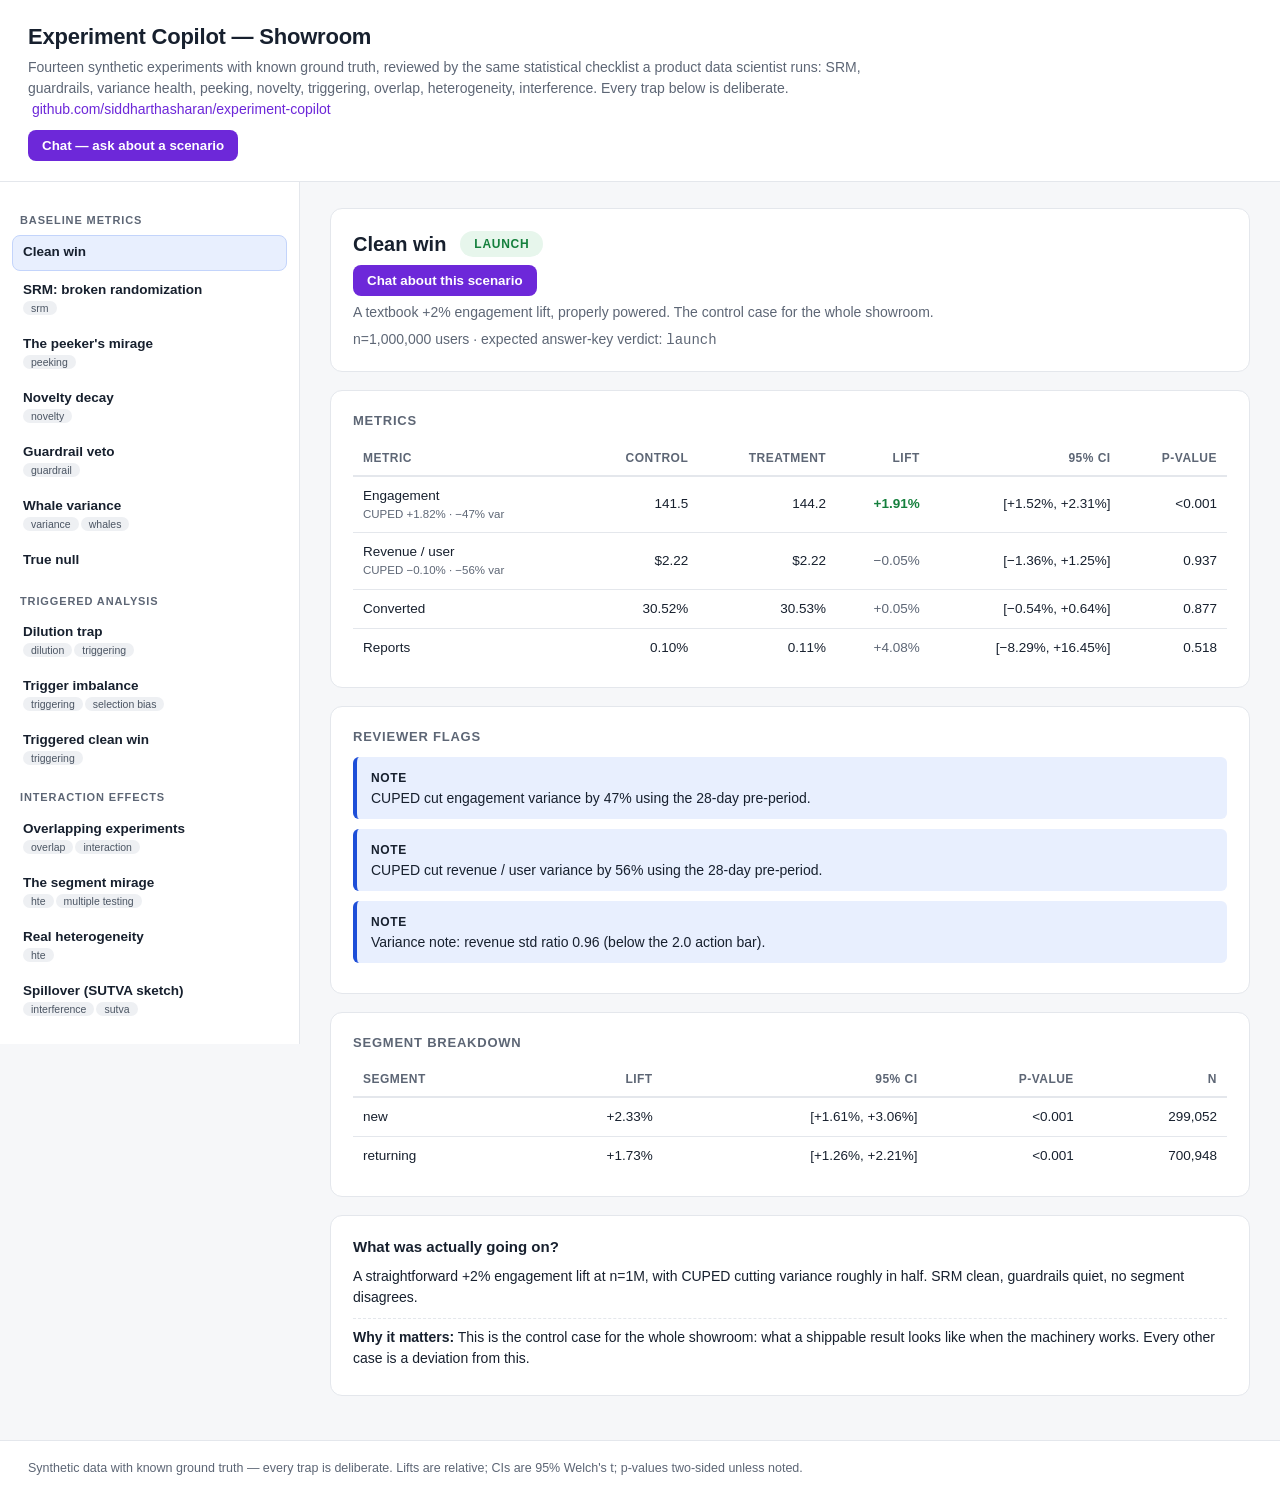
==== commit 13f0d11a: "Showroom: full-screen RAG chat, correct Render URL, whale count 625" ====
--- a/docs/index.html
+++ b/docs/index.html
@@ -76,6 +76,25 @@
 footer{border-top:1px solid var(--line);padding:18px 28px;color:var(--muted);
   font-size:12.5px;background:#fff}
 h3.sec{font-size:13px;text-transform:uppercase;letter-spacing:.06em;color:var(--muted);margin:0 0 10px}
+
+.chat-open-btn{background:var(--accent);color:#fff;border:none;border-radius:8px;padding:8px 14px;cursor:pointer;font-weight:600}
+body.chat-only .layout, body.chat-only footer{display:none}
+#chatview{display:none;flex-direction:column;height:100vh;background:#fff}
+body.chat-only #chatview{display:flex}
+.chat-head{display:flex;align-items:center;gap:10px;flex-wrap:wrap;padding:14px 20px;border-bottom:1px solid var(--line)}
+.chat-head strong{font-size:16px}
+.chat-head .hint{color:var(--muted);font-size:12.5px}
+.chat-head button{margin-left:auto;background:#fff;border:1px solid var(--line);border-radius:8px;padding:6px 12px;cursor:pointer}
+.chat-head button + button{margin-left:0}
+#chatlog{flex:1;overflow-y:auto;padding:20px;max-width:900px;width:100%;margin:0 auto}
+.bubble{border:1px solid var(--line);border-radius:12px;padding:12px 16px;margin:10px 0;background:#fff}
+.bubble.user{background:var(--info-bg);border-color:#c3d4fb;margin-left:60px}
+.bubble.assistant{margin-right:60px}
+.chips{display:flex;flex-wrap:wrap;gap:6px;margin:6px 0 14px}
+.chips button{background:var(--bg);border:1px solid var(--line);border-radius:20px;padding:5px 12px;cursor:pointer}
+.chat-input-row{border-top:1px solid var(--line);padding:12px 16px;display:flex;gap:8px}
+.chat-input-row input{flex:1;border:1px solid var(--line);border-radius:8px;padding:10px 12px;font-size:14px}
+.chat-input-row button{background:var(--accent);color:#fff;border:none;border-radius:8px;padding:10px 18px;cursor:pointer;font-weight:600}
 @media(max-width:900px){.layout{flex-direction:column}aside{width:100%;position:static;max-height:none}}
 </style>
 </head>
@@ -86,16 +105,26 @@
   checklist a product data scientist runs: SRM, guardrails, variance health, peeking, novelty,
   triggering, overlap, heterogeneity, interference. Every trap below is deliberate.
   &nbsp;<a href="https://github.com/siddharthasharan/experiment-copilot">github.com/siddharthasharan/experiment-copilot</a></p>
+  <div style="margin-top:10px"><button id="openchat" class="chat-open-btn">Chat &mdash; ask about a scenario</button></div>
 </header>
 <div class="layout">
   <aside id="sidebar"></aside>
   <main id="main"></main>
 </div>
+<div id="chatview">
+  <div class="chat-head"><strong>Experiment Copilot chat &mdash; multi-turn assistant</strong>
+  <span class="hint">Deterministic: answers come from the scorecard data and the methodology corpus, never invented.</span>
+  <button id="chatnew">New chat</button><button id="chatback">Show scorecard</button></div>
+  <div id="chatlog"></div>
+  <div class="chat-input-row"><input id="chatq" placeholder="Ask about a scenario, e.g. Review the whale trap"><button id="chatsend">Send</button></div>
+</div>
 <footer>Synthetic data with known ground truth — every trap is deliberate. Lifts are relative;
 CIs are 95% Welch's t; p-values two-sided unless noted.</footer>
 <script>
 "use strict";
-const DATA = {"generated_at":"2026-10-30T19:44:19.263483+00:00","n_scenarios":14,"verdict_legend":{"LAUNCH":"Ship it \u2014 significant positive effect, no blockers.","DONT_LAUNCH":"Don't ship \u2014 no credible positive effect, or a guardrail veto.","INCONCLUSIVE":"Can't decide \u2014 a trap fired; investigate before any call.","INVALID":"Throw it out \u2014 randomization itself is broken."},"scenarios":[{"id":"clean_win","track":"baseline","title":"Clean win","description":"A textbook +2% engagement lift, properly powered. The control case for the whole showroom.","trap_tags":[],"verdict":"LAUNCH","expected_verdict_raw":"launch","verdict_match":true,"n_users":1000000,"metrics":[{"name":"engagement","display_name":"Engagement","unit":"number","control_mean":141.4715956740127,"treatment_mean":144.1790030850955,"lift_pct":1.9137462882099543,"ci_low_pct":1.5165801084314559,"ci_high_pct":2.310912467988453,"p_value":3.591910546918881e-21,"significant":true,"cuped_lift_pct":1.8244526003273154,"cuped_variance_reduction":0.46628660177225567},{"name":"revenue","display_name":"Revenue / user","unit":"currency","control_mean":2.223592147576725,"treatment_mean":2.2224228544683196,"lift_pct":-0.052585772515873486,"ci_low_pct":-1.356387581074976,"ci_high_pct":1.251216036043229,"p_value":0.9369923735664808,"significant":false,"cuped_lift_pct":-0.09680247336769011,"cuped_variance_reduction":0.5611046420386057},{"name":"converted","display_name":"Converted","unit":"rate","control_mean":0.3051910291534528,"treatment_mean":0.30533309046216917,"lift_pct":0.046548323884358735,"ci_low_pct":-0.544951172329546,"ci_high_pct":0.6380478200982636,"p_value":0.877420180006464,"significant":false},{"name":"reports","display_name":"Reports","unit":"rate","control_mean":0.0010231385173683758,"treatment_mean":0.0010648966429733836,"lift_pct":4.081375580738982,"ci_low_pct":-8.291635735944611,"ci_high_pct":16.454386897422577,"p_value":0.5179449136109123,"significant":false}],"flags":[{"severity":"info","text":"CUPED cut engagement variance by 47% using the 28-day pre-period."},{"severity":"info","text":"CUPED cut revenue / user variance by 56% using the 28-day pre-period."},{"severity":"info","text":"Variance note: revenue std ratio 0.96 (below the 2.0 action bar)."}],"segments":[{"segment":"new","lift_pct":2.334696391592015,"ci_low_pct":1.6076267126252246,"ci_high_pct":3.0617660705588055,"p_value":3.104665627542982e-10,"bh_survivor":null,"n":299052},{"segment":"returning","lift_pct":1.7343151964507402,"ci_low_pct":1.260153167733269,"ci_high_pct":2.208477225168211,"p_value":7.569892281860042e-13,"bh_survivor":null,"n":700948}],"details":{},"trap_reveal":{"what_happened":"A straightforward +2% engagement lift at n=1M, with CUPED cutting variance roughly in half. SRM clean, guardrails quiet, no segment disagrees.","why_it_matters":"This is the control case for the whole showroom: what a shippable result looks like when the machinery works. Every other case is a deviation from this."}},{"id":"srm_trap","track":"baseline","title":"SRM: broken randomization","description":"The split came out 55/45 instead of 50/50. Nothing downstream can be trusted.","trap_tags":["srm"],"verdict":"INVALID","expected_verdict_raw":"invalid","verdict_match":true,"n_users":1000000,"metrics":[{"name":"engagement","display_name":"Engagement","unit":"number","control_mean":141.61142906753636,"treatment_mean":144.37959284942386,"lift_pct":1.9547601490324067,"ci_low_pct":1.5575933192246534,"ci_high_pct":2.3519269788401598,"p_value":5.098493257351868e-22,"significant":true,"cuped_lift_pct":2.106017602472928,"cuped_variance_reduction":0.4655233332044172},{"name":"revenue","display_name":"Revenue / user","unit":"currency","control_mean":2.237147392337852,"treatment_mean":2.238024478751472,"lift_pct":0.03920557119409391,"ci_low_pct":-1.3542807933339607,"ci_high_pct":1.4326919357221481,"p_value":0.9560242163884458,"significant":false,"cuped_lift_pct":-0.09089041286435454,"cuped_variance_reduction":0.5258089524603704},{"name":"converted","display_name":"Converted","unit":"rate","control_mean":0.30584222222222224,"treatment_mean":0.30611818181818184,"lift_pct":0.09022939800610574,"ci_low_pct":-0.5033668367634886,"ci_high_pct":0.6838256327757,"p_value":0.7657611976894865,"significant":false},{"name":"reports","display_name":"Reports","unit":"rate","control_mean":0.0009711111111111111,"treatment_mean":0.0010436363636363636,"lift_pct":7.468275431662155,"ci_low_pct":-5.37827210117308,"ci_high_pct":20.31482296449739,"p_value":0.25452973010322616,"significant":false}],"flags":[{"severity":"veto","text":"SRM DETECTED (p=0, split 0.550 vs 0.500). Randomization is broken \u2014 do not trust any lift estimate."},{"severity":"info","text":"CUPED cut engagement variance by 47% using the 28-day pre-period."},{"severity":"info","text":"CUPED cut revenue / user variance by 53% using the 28-day pre-period."},{"severity":"veto","text":"GUARDRAIL BREACH: reports up +31.4% on treatment (paired daily t-test, one-sided p=4.31e-05). Safety regressions veto the launch regardless of the primary metric."},{"severity":"info","text":"Variance note: revenue std ratio 1.04 (below the 2.0 action bar)."}],"segments":[{"segment":"new","lift_pct":2.0558712338162657,"ci_low_pct":1.3317408794012224,"ci_high_pct":2.780001588231309,"p_value":2.6307967484584015e-08,"bh_survivor":null,"n":299588},{"segment":"returning","lift_pct":1.9116050025445357,"ci_low_pct":1.4366214551776264,"ci_high_pct":2.386588549911445,"p_value":3.0744904182900307e-15,"bh_survivor":null,"n":700412}],"details":{},"trap_reveal":{"what_happened":"The split came out 55/45 instead of 50/50 (\u03c7\u00b2 p\u22481e-111). Something broke upstream \u2014 assignment logging, bot traffic, or a triggered-analysis bug.","why_it_matters":"SRM invalidates everything downstream. No lift estimate, however significant, can be trusted until randomization is fixed. Check this first, always."}},{"id":"peeking_trap","track":"baseline","title":"The peeker's mirage","description":"Significant in the early cohort, gone in the full sample: interim looks without correction.","trap_tags":["peeking"],"verdict":"INCONCLUSIVE","expected_verdict_raw":"inconclusive","verdict_match":true,"n_users":1000000,"metrics":[{"name":"engagement","display_name":"Engagement","unit":"number","control_mean":141.61469849434914,"treatment_mean":141.147106446048,"lift_pct":-0.33018609881077177,"ci_low_pct":-0.7214985319178294,"ci_high_pct":0.0611263342962858,"p_value":0.09816787601209195,"significant":false,"cuped_lift_pct":-0.2739334468639305,"cuped_variance_reduction":0.46522950799334417},{"name":"revenue","display_name":"Revenue / user","unit":"currency","control_mean":2.235545272935787,"treatment_mean":2.2130552298542616,"lift_pct":-1.0060204708800524,"ci_low_pct":-2.3944917760304962,"ci_high_pct":0.3824508342703914,"p_value":0.15557926402811664,"significant":false,"cuped_lift_pct":0.22619596491692973,"cuped_variance_reduction":0.573304782070107},{"name":"converted","display_name":"Converted","unit":"rate","control_mean":0.3070682734138308,"treatment_mean":0.30481696030575245,"lift_pct":-0.7331636977827075,"ci_low_pct":-1.3214121479374608,"ci_high_pct":-0.14491524762795432,"p_value":0.014573786221838683,"significant":true},{"name":"reports","display_name":"Reports","unit":"rate","control_mean":0.0010625822950977135,"treatment_mean":0.0010234391553428721,"lift_pct":-3.6837748883479926,"ci_low_pct":-15.591710275401475,"ci_high_pct":8.22416049870549,"p_value":0.5442993254708902,"significant":false}],"flags":[{"severity":"info","text":"CUPED cut engagement variance by 47% using the 28-day pre-period."},{"severity":"info","text":"CUPED cut revenue / user variance by 57% using the 28-day pre-period."},{"severity":"info","text":"Variance note: revenue std ratio 0.96 (below the 2.0 action bar)."},{"severity":"warn","text":"PEEKING WARNING: the early-enrollee cohort looked significant (+3.3%, p=8.51e-16) but the full sample is not (p=0.0982). Interim looks without sequential correction invalidate the p-value."}],"segments":[{"segment":"new","lift_pct":-0.23194578167300217,"ci_low_pct":-0.9427697349692038,"ci_high_pct":0.47887817162319934,"p_value":0.5224659084192405,"bh_survivor":null,"n":299199},{"segment":"returning","lift_pct":-0.371970517998031,"ci_low_pct":-0.8406889350053145,"ci_high_pct":0.09674789900925244,"p_value":0.11984851717282108,"bh_survivor":null,"n":700801}],"details":{},"trap_reveal":{"what_happened":"Users enrolled in the first week showed a significant lift that washed out in the full 28-day sample. A daily peeker would have shipped it early.","why_it_matters":"Interim looks without sequential correction inflate the false-positive rate. This is what 'p<0.05' means after ten uncorrected peeks."}},{"id":"novelty_decay_trap","track":"baseline","title":"Novelty decay","description":"A hot launch window that fades \u2014 the headline average overstates steady state.","trap_tags":["novelty"],"verdict":"INCONCLUSIVE","expected_verdict_raw":"inconclusive","verdict_match":true,"n_users":1000000,"metrics":[{"name":"engagement","display_name":"Engagement","unit":"number","control_mean":141.49813565504172,"treatment_mean":143.5944565741519,"lift_pct":1.4815184026316814,"ci_low_pct":1.0871604422354255,"ci_high_pct":1.8758763630279376,"p_value":1.797250888163154e-13,"significant":true,"cuped_lift_pct":1.4563813988499,"cuped_variance_reduction":0.4655464028779196},{"name":"revenue","display_name":"Revenue / user","unit":"currency","control_mean":2.2248462198165053,"treatment_mean":2.21691138076869,"lift_pct":-0.35664662919802886,"ci_low_pct":-1.6908953385872987,"ci_high_pct":0.9776020801912408,"p_value":0.6003469092160922,"significant":false,"cuped_lift_pct":0.25034792459836597,"cuped_variance_reduction":0.5180035572467541},{"name":"converted","display_name":"Converted","unit":"rate","control_mean":0.3064680216580089,"treatment_mean":0.3062258218809351,"lift_pct":-0.07902937988879837,"ci_low_pct":-0.6686488902850387,"ci_high_pct":0.5105901305074421,"p_value":0.7927794126141353,"significant":false},{"name":"reports","display_name":"Reports","unit":"rate","control_mean":0.0009653763668670039,"treatment_mean":0.0009626218537175015,"lift_pct":-0.2853304932709063,"ci_low_pct":-12.886508881207071,"ci_high_pct":12.315847894665259,"p_value":0.9646016471900716,"significant":false}],"flags":[{"severity":"info","text":"CUPED cut engagement variance by 47% using the 28-day pre-period."},{"severity":"info","text":"CUPED cut revenue / user variance by 52% using the 28-day pre-period."},{"severity":"info","text":"Variance note: revenue std ratio 0.95 (below the 2.0 action bar)."},{"severity":"warn","text":"NOVELTY WARNING: lift was +2.9% for recently-enrolled users but +1.0% for the long-exposure cohort (heterogeneity p=0.00117). The headline average overstates steady state."}],"segments":[{"segment":"new","lift_pct":1.3490913612918605,"ci_low_pct":0.6269133198942299,"ci_high_pct":2.071269402689491,"p_value":0.0002508859342121442,"bh_survivor":null,"n":299570},{"segment":"returning","lift_pct":1.5382028544991597,"ci_low_pct":1.067464024157759,"ci_high_pct":2.0089416848405603,"p_value":1.509988200262543e-10,"bh_survivor":null,"n":700430}],"details":{},"trap_reveal":{"what_happened":"The lift was concentrated in recently-enrolled users still inside the novelty window; the long-exposure cohort showed ~null, and the early-vs-late difference is itself significant.","why_it_matters":"Novelty effects decay. Launching on the full-period average ships a transient \u2014 extend past the novelty window before deciding."}},{"id":"guardrail_violation_trap","track":"baseline","title":"Guardrail veto","description":"Engagement is up \u2014 but user reports are up ~35%. Safety vetoes the launch.","trap_tags":["guardrail"],"verdict":"DONT_LAUNCH","expected_verdict_raw":"don't launch","verdict_match":true,"n_users":1000000,"metrics":[{"name":"engagement","display_name":"Engagement","unit":"number","control_mean":141.3333631642082,"treatment_mean":144.21637509682222,"lift_pct":2.039866502903764,"ci_low_pct":1.6451495124972717,"ci_high_pct":2.4345834933102566,"p_value":4.121329439847146e-24,"significant":true,"cuped_lift_pct":1.920242361063596,"cuped_variance_reduction":0.46246474030177864},{"name":"revenue","display_name":"Revenue / user","unit":"currency","control_mean":2.2018677635838184,"treatment_mean":2.233521119049396,"lift_pct":1.4375684130121398,"ci_low_pct":0.11704450408223169,"ci_high_pct":2.7580923219420477,"p_value":0.03286858990198242,"significant":true,"cuped_lift_pct":1.2779256469862688,"cuped_variance_reduction":0.5078564272327619},{"name":"converted","display_name":"Converted","unit":"rate","control_mean":0.3061605563033467,"treatment_mean":0.3080101589132847,"lift_pct":0.6041283149830023,"ci_low_pct":0.013520265288704267,"ci_high_pct":1.1947363646773004,"p_value":0.044981052075982686,"significant":true},{"name":"reports","display_name":"Reports","unit":"rate","control_mean":0.0009106631465009366,"treatment_mean":0.001412072923051039,"lift_pct":55.05985154628047,"ci_low_pct":40.397239682586395,"ci_high_pct":69.72246340997454,"p_value":1.841847811212987e-13,"significant":true}],"flags":[{"severity":"info","text":"CUPED cut engagement variance by 46% using the 28-day pre-period."},{"severity":"info","text":"CUPED cut revenue / user variance by 51% using the 28-day pre-period."},{"severity":"veto","text":"GUARDRAIL BREACH: reports up +54.6% on treatment (paired daily t-test, one-sided p=7.54e-08). Safety regressions veto the launch regardless of the primary metric."},{"severity":"info","text":"Variance note: revenue std ratio 1.05 (below the 2.0 action bar)."}],"segments":[{"segment":"new","lift_pct":1.8827458359430373,"ci_low_pct":1.1635140213489998,"ci_high_pct":2.601977650537075,"p_value":2.889182013302187e-07,"bh_survivor":null,"n":299654},{"segment":"returning","lift_pct":2.1068653208782906,"ci_low_pct":1.6346933095073637,"ci_high_pct":2.579037332249218,"p_value":2.224776535323107e-18,"bh_survivor":null,"n":700346}],"details":{},"trap_reveal":{"what_happened":"Engagement rose significantly \u2014 but user reports rose ~35% on treatment (paired daily test, one-sided). The guardrail veto fired.","why_it_matters":"Safety regressions aren't tradable against primary-metric wins. This is the veto working as designed: don't launch, fix the harm."}},{"id":"whale_variance_trap","track":"baseline","title":"Whale variance","description":"A significant revenue 'win' driven entirely by 250 whale users. The mean is fragile.","trap_tags":["variance","whales"],"verdict":"INCONCLUSIVE","expected_verdict_raw":"inconclusive","verdict_match":true,"n_users":1000000,"metrics":[{"name":"engagement","display_name":"Engagement","unit":"number","control_mean":141.0112611175505,"treatment_mean":141.54738392224104,"lift_pct":0.38019857452633515,"ci_low_pct":-0.014047101210543417,"ci_high_pct":0.7744442502632136,"p_value":0.05874058114149083,"significant":false,"cuped_lift_pct":0.10198227156996591,"cuped_variance_reduction":0.46281740422212025},{"name":"revenue","display_name":"Revenue / user","unit":"currency","control_mean":2.2151162937096616,"treatment_mean":3.05090709431288,"lift_pct":37.73123799308601,"ci_low_pct":34.44226859298477,"ci_high_pct":41.02020739318727,"p_value":6.5122906646022895e-112,"significant":true,"cuped_lift_pct":37.243704436579954,"cuped_variance_reduction":0.2129502405521042},{"name":"converted","display_name":"Converted","unit":"rate","control_mean":0.3051982018634723,"treatment_mean":0.30703597923514936,"lift_pct":0.6021586498400067,"ci_low_pct":0.010211031546176,"ci_high_pct":1.1941062681338372,"p_value":0.046176858549845955,"significant":true},{"name":"reports","display_name":"Reports","unit":"rate","control_mean":0.0009179074116013075,"treatment_mean":0.0010258682457852583,"lift_pct":11.7616257173053,"ci_low_pct":-1.5445221185606612,"ci_high_pct":25.067773553171264,"p_value":0.08319170939709906,"significant":false}],"flags":[{"severity":"info","text":"CUPED cut engagement variance by 46% using the 28-day pre-period."},{"severity":"info","text":"CUPED cut revenue / user variance by 21% using the 28-day pre-period."},{"severity":"warn","text":"VARIANCE WARNING: treatment revenue std is 3.4x control's (0.62% of treatment beyond 5 SD). The mean is fragile \u2014 investigate whales/outliers before any launch decision."}],"segments":[{"segment":"new","lift_pct":0.02077833371515817,"ci_low_pct":-0.7005172904089003,"ci_high_pct":0.7420739578392167,"p_value":0.9549747358288548,"bh_survivor":null,"n":299809},{"segment":"returning","lift_pct":0.534730689001452,"ci_low_pct":0.06394812112655533,"ci_high_pct":1.0055132568763487,"p_value":0.026001311016409533,"bh_survivor":null,"n":700191}],"details":{},"trap_reveal":{"what_happened":"Revenue shows a significant lift, but 625 whale users ($400\u2013800 tier, 0.125% of the treatment arm) in treatment drive all of it \u2014 treatment std is ~3\u00d7 control's while the median user is untouched.","why_it_matters":"The mean is fragile: a handful of outliers, not a real effect. Same headline as a win, opposite decision. Heavy-tailed metrics need variance health checks, not just t-tests."}},{"id":"null_result","track":"baseline","title":"True null","description":"No effect. A well-powered no \u2014 not an underpowered maybe.","trap_tags":[],"verdict":"DONT_LAUNCH","expected_verdict_raw":"don't launch","verdict_match":true,"n_users":1000000,"metrics":[{"name":"engagement","display_name":"Engagement","unit":"number","control_mean":141.53742034464437,"treatment_mean":141.51565277718362,"lift_pct":-0.015379372753687408,"ci_low_pct":-0.4077300731400901,"ci_high_pct":0.3769713276327153,"p_value":0.9387613368744606,"significant":false,"cuped_lift_pct":-0.03598096329011014,"cuped_variance_reduction":0.4647953583952009},{"name":"revenue","display_name":"Revenue / user","unit":"currency","control_mean":2.213279188659221,"treatment_mean":2.228168085738107,"lift_pct":0.6727075894977974,"ci_low_pct":-0.6994375185067905,"ci_high_pct":2.0448526975023853,"p_value":0.3366063444601444,"significant":false,"cuped_lift_pct":0.2787050588933797,"cuped_variance_reduction":0.4950760930854182},{"name":"converted","display_name":"Converted","unit":"rate","control_mean":0.3062647569340052,"treatment_mean":0.3077260807612327,"lift_pct":0.4771439723776031,"ci_low_pct":-0.11321459757830743,"ci_high_pct":1.0675025423335138,"p_value":0.11317161879455143,"significant":false},{"name":"reports","display_name":"Reports","unit":"rate","control_mean":0.0010242164042989028,"treatment_mean":0.0009080350122335267,"lift_pct":-11.343441832969345,"ci_low_pct":-23.234560982844926,"ci_high_pct":0.5476773169062384,"p_value":0.061526495498280154,"significant":false}],"flags":[{"severity":"info","text":"CUPED cut engagement variance by 46% using the 28-day pre-period."},{"severity":"info","text":"CUPED cut revenue / user variance by 50% using the 28-day pre-period."},{"severity":"info","text":"Variance note: revenue std ratio 1.02 (below the 2.0 action bar)."}],"segments":[{"segment":"new","lift_pct":-0.2913569960622168,"ci_low_pct":-1.0070425498057576,"ci_high_pct":0.4243285576813238,"p_value":0.4249242720970616,"bh_survivor":null,"n":299698},{"segment":"returning","lift_pct":0.1030268261852439,"ci_low_pct":-0.36610723534274037,"ci_high_pct":0.5721608877132283,"p_value":0.6668832512381854,"bh_survivor":null,"n":700302}],"details":{},"trap_reveal":{"what_happened":"True lift is zero and the confidence interval sits tightly around null. This is a well-powered no, not an underpowered maybe.","why_it_matters":"Don't-launch is a decision too. A clean null closes the idea without burning another cycle \u2014 and without inventing a story about the data."}},{"id":"dilution_trap","track":"triggered","title":"Dilution trap","description":"A real +2.5% effect on triggered users that ITT can't see (\u03c4\u224815%).","trap_tags":["dilution","triggering"],"verdict":"LAUNCH","expected_verdict_raw":"launch","verdict_match":true,"n_users":1000000,"metrics":[{"name":"engagement_itt","display_name":"Engagement \u2014 ITT (all randomized)","unit":"number","control_mean":141.39489290585342,"treatment_mean":141.81710834764962,"lift_pct":0.2986072786075279,"ci_low_pct":-0.0938509696212133,"ci_high_pct":0.6910655268362691,"p_value":0.1358916006574798,"significant":false},{"name":"engagement_cace","display_name":"Engagement \u2014 CACE (triggered only)","unit":"number","control_mean":140.6614708908868,"treatment_mean":142.90449818490933,"lift_pct":1.594628066816171,"ci_low_pct":0.593053767024398,"ci_high_pct":2.5962023666079443,"p_value":0.0018056246150234098,"significant":true},{"name":"engagement_cace_cuped","display_name":"Engagement \u2014 CACE + CUPED","unit":"number","control_mean":140.57416895468066,"treatment_mean":142.9921096983225,"lift_pct":1.7200462656986177,"ci_low_pct":0.9856024042929916,"ci_high_pct":2.4544901271042434,"p_value":4.43145397915657e-06,"significant":true}],"flags":[{"severity":"info","text":"Trigger rates balanced (15.0% vs 15.0%, p=0.67) \u2014 triggered contrasts are valid."},{"severity":"info","text":"Dilution check: ITT +0.30% vs CACE +1.59% (\u03c4\u22480.15; ITT \u2248 \u03c4\u00d7CACE as theory predicts)."}],"segments":[],"details":{"trigger_rate_control":0.15044516612540595,"trigger_rate_treatment":0.15013860395296472,"triggered_n":150292},"trap_reveal":{"what_happened":"A true +2.5% lift exists on triggered users only (\u03c4\u224815%). ITT over everyone randomized is diluted to ~+0.4% and misses significance most of the time; the direct CACE contrast is significant.","why_it_matters":"Analyzing the wrong population buries real effects. ITT answers the rollout question ('what if we ship to everyone'), CACE answers the product question ('does it work where it applies') \u2014 know which you're asking."}},{"id":"trigger_imbalance_trap","track":"triggered","title":"Trigger imbalance","description":"Treatment changes who triggers \u2014 triggered-only analysis is selection-biased.","trap_tags":["triggering","selection bias"],"verdict":"INCONCLUSIVE","expected_verdict_raw":"inconclusive","verdict_match":true,"n_users":1000000,"metrics":[{"name":"engagement_itt","display_name":"Engagement \u2014 ITT (all randomized)","unit":"number","control_mean":141.70299534706663,"treatment_mean":142.39630274168647,"lift_pct":0.4892679882466495,"ci_low_pct":0.09584796879975328,"ci_high_pct":0.8826880076935458,"p_value":0.014790687079241973,"significant":true},{"name":"engagement_cace","display_name":"Engagement \u2014 CACE (triggered only)","unit":"number","control_mean":176.87923631414387,"treatment_mean":173.2443426851944,"lift_pct":-2.0550143163744603,"ci_low_pct":-2.8534348461662935,"ci_high_pct":-1.256593786582628,"p_value":4.546532396833547e-07,"significant":true},{"name":"engagement_cace_cuped","display_name":"Engagement \u2014 CACE + CUPED","unit":"number","control_mean":173.73681622947302,"treatment_mean":175.76661065993818,"lift_pct":1.1683156595802873,"ci_low_pct":0.564767084064614,"ci_high_pct":1.7718642350959608,"p_value":0.0001482749218005238,"significant":true}],"flags":[{"severity":"warn","text":"TRIGGER IMBALANCE: treatment shifted trigger rates (20.0% control vs 24.9% treatment, p=0). Triggered-only contrasts are selection-biased \u2014 fall back to ITT."},{"severity":"info","text":"Dilution check: ITT +0.49% vs CACE -2.06% (\u03c4\u22480.25; ITT \u2248 \u03c4\u00d7CACE as theory predicts)."}],"segments":[],"details":{"trigger_rate_control":0.20019975940800758,"trigger_rate_treatment":0.24902527782829303,"triggered_n":224632},"trap_reveal":{"what_happened":"Treatment itself boosted triggering by ~5pp, and triggering correlates with engagement. The triggered-only contrast is selection-biased \u2014 it even flips sign (\u22122.1% vs a true +2.0%).","why_it_matters":"Conditioning on a post-treatment variable breaks randomization. When the trigger-balance check fires, the triggered analysis is invalid \u2014 fall back to ITT."}},{"id":"triggered_clean_win","track":"triggered","title":"Triggered clean win","description":"Balanced triggering; CACE and ITT agree, dilution math exact.","trap_tags":["triggering"],"verdict":"LAUNCH","expected_verdict_raw":"launch","verdict_match":true,"n_users":1000000,"metrics":[{"name":"engagement_itt","display_name":"Engagement \u2014 ITT (all randomized)","unit":"number","control_mean":141.3658655421408,"treatment_mean":142.8389644499251,"lift_pct":1.0420471038994756,"ci_low_pct":0.6484138588301473,"ci_high_pct":1.4356803489688037,"p_value":2.1200367623495684e-07,"significant":true},{"name":"engagement_cace","display_name":"Engagement \u2014 CACE (triggered only)","unit":"number","control_mean":141.27068130777158,"treatment_mean":144.82358505189376,"lift_pct":2.514961852829065,"ci_low_pct":1.9544287732852907,"ci_high_pct":3.0754949323728393,"p_value":1.4495721153330451e-18,"significant":true},{"name":"engagement_cace_cuped","display_name":"Engagement \u2014 CACE + CUPED","unit":"number","control_mean":141.29442891761067,"treatment_mean":144.79990385887876,"lift_pct":2.4809718034333446,"ci_low_pct":2.0700126110959616,"ci_high_pct":2.8919309957707275,"p_value":2.681386834955713e-32,"significant":true}],"flags":[{"severity":"info","text":"Trigger rates balanced (50.1% vs 50.2%, p=0.49) \u2014 triggered contrasts are valid."},{"severity":"info","text":"Dilution check: ITT +1.04% vs CACE +2.51% (\u03c4\u22480.50; ITT \u2248 \u03c4\u00d7CACE as theory predicts)."}],"segments":[],"details":{"trigger_rate_control":0.5009586825819984,"trigger_rate_treatment":0.5016488260358625,"triggered_n":501304},"trap_reveal":{"what_happened":"Trigger rate 50%, balanced across arms. CACE is +2.5% and significant; ITT lands at \u2248 \u03c4\u00d7CACE, exactly as theory predicts.","why_it_matters":"The sanity case: when triggering is clean, both analyses agree and the dilution math is exact. This is what 'no trap' looks like under triggering."}},{"id":"overlap_trap","track":"interaction","title":"Overlapping experiments","description":"A concurrent experiment B flips A's effect: +2% vs \u22120.5%. The pooled average misleads.","trap_tags":["overlap","interaction"],"verdict":"INCONCLUSIVE","expected_verdict_raw":"inconclusive \u2014 flag overlap, report stratified","verdict_match":true,"n_users":1000000,"metrics":[{"name":"a_in_b0","display_name":"Engagement \u2014 A | B=control","unit":"number","control_mean":142.03439575215444,"treatment_mean":144.25565506839956,"lift_pct":1.5638883134484916,"ci_low_pct":1.0061969857778323,"ci_high_pct":2.121579641119151,"p_value":3.88293898671787e-08,"significant":true},{"name":"a_in_b1","display_name":"Engagement \u2014 A | B=treatment","unit":"number","control_mean":141.92077068720195,"treatment_mean":140.67103372656902,"lift_pct":-0.8805877776603901,"ci_low_pct":-1.4303006108491945,"ci_high_pct":-0.33087494447158583,"p_value":0.0016914009229311111,"significant":true},{"name":"a_pooled","display_name":"Engagement \u2014 pooled (misleading)","unit":"number","control_mean":141.97758208433126,"treatment_mean":142.4662933035565,"lift_pct":0.3442171729160516,"ci_low_pct":-0.04734488471931779,"ci_high_pct":0.7357792305514209,"p_value":0.08489222732885501,"significant":false}],"flags":[{"severity":"warn","text":"A\u00d7B interaction p=9.45e-10: A lifts +1.6% when B=control but -0.9% when B=treatment. The pooled +0.3% is misleading \u2014 report stratified, do not ship on the average."}],"segments":[],"details":{"interaction_p":9.45064027035869e-10,"interaction_lift_pp":-2.4444760911088816,"b_rate_in_a0":0.5000099920463311,"b_rate_in_a1":0.4991773451667527},"trap_reveal":{"what_happened":"A concurrent experiment B was running: A lifts engagement +2% when B=control but \u22120.5% when B=treatment. The pooled +0.75% average is significant on some seeds \u2014 and meaningless on all of them.","why_it_matters":"In a matrixed program no experiment runs alone. Ship the pooled average and you ship harm to half your users. Stratify, don't average."}},{"id":"hte_mirage_trap","track":"interaction","title":"The segment mirage","description":"One segment 'wins' at p<0.05 by chance across 12 segments \u2014 FDR says otherwise.","trap_tags":["hte","multiple testing"],"verdict":"LAUNCH","expected_verdict_raw":"no credible heterogeneity","verdict_match":true,"n_users":1000000,"metrics":[{"name":"engagement","display_name":"Engagement (overall)","unit":"number","control_mean":141.44061544339067,"treatment_mean":143.85662505442164,"lift_pct":1.708144158915896,"ci_low_pct":1.3122075992591427,"ci_high_pct":2.104080718572649,"p_value":2.7787714041999135e-17,"significant":true}],"flags":[{"severity":"info","text":"BH-FDR (q=0.10) rejected every nominal segment hit \u2014 the 'winning segment' was multiple-testing noise."}],"segments":[{"segment":"BR|android","lift_pct":0.8749581017994529,"ci_low_pct":-0.9429324253348597,"ci_high_pct":2.6928486289337656,"p_value":0.35947717956593084,"bh_survivor":false,"n":47440},{"segment":"BR|ios","lift_pct":1.428499951933257,"ci_low_pct":-0.34763285152407486,"ci_high_pct":3.2046327553905893,"p_value":0.7547283217933711,"bh_survivor":false,"n":47228},{"segment":"BR|web","lift_pct":-0.31490201381068617,"ci_low_pct":-4.0749518693739555,"ci_high_pct":3.4451478417525836,"p_value":0.2898153425139465,"bh_survivor":false,"n":10544},{"segment":"IN|android","lift_pct":1.810029723155547,"ci_low_pct":0.39491665900427914,"ci_high_pct":3.2251427873068144,"p_value":0.8789753932396862,"bh_survivor":false,"n":78829},{"segment":"IN|ios","lift_pct":3.600004739351042,"ci_low_pct":2.161415608885117,"ci_high_pct":5.0385938698169666,"p_value":0.007225720273870362,"bh_survivor":true,"n":78655},{"segment":"IN|web","lift_pct":1.7921069713886997,"ci_low_pct":-1.147052670541386,"ci_high_pct":4.731266613318786,"p_value":0.9529754468334823,"bh_survivor":false,"n":17443},{"segment":"US|android","lift_pct":0.9329965942285275,"ci_low_pct":-0.17206652234066838,"ci_high_pct":2.038059710797723,"p_value":0.1427516667209705,"bh_survivor":false,"n":126111},{"segment":"US|ios","lift_pct":1.967476463581888,"ci_low_pct":0.8497462210744584,"ci_high_pct":3.085206706089318,"p_value":0.6219128874448971,"bh_survivor":false,"n":125795},{"segment":"US|web","lift_pct":0.7479744235508093,"ci_low_pct":-1.6347993731128396,"ci_high_pct":3.1307482202144583,"p_value":0.4249377989697787,"bh_survivor":false,"n":28082},{"segment":"new","lift_pct":1.6352907220010136,"ci_low_pct":0.9135457155900528,"ci_high_pct":2.357035728411974,"p_value":0.8221986539024426,"bh_survivor":false,"n":300077},{"segment":"other|android","lift_pct":3.433792278898893,"ci_low_pct":1.8436367298483876,"ci_high_pct":5.0239478279493985,"p_value":0.027749385430530626,"bh_survivor":false,"n":62962},{"segment":"other|ios","lift_pct":0.6437816385864514,"ci_low_pct":-0.9473085692012554,"ci_high_pct":2.2348718463741584,"p_value":0.17731840013395428,"bh_survivor":false,"n":62979},{"segment":"other|web","lift_pct":1.245237853479876,"ci_low_pct":-2.1516494071473105,"ci_high_pct":4.6421251141070625,"p_value":0.7896221256534244,"bh_survivor":false,"n":13855}],"details":{"cochran_q_p":0.12332360289298383,"n_bh_survivors":1},"trap_reveal":{"what_happened":"The true effect is a homogeneous +2% across 12 segments. One segment hit nominal p<0.05 by pure chance \u2014 Benjamini-Hochberg rejected it, and Cochran's Q stayed quiet.","why_it_matters":"With 12 segments, a 'winning segment' appears ~half the time under the null. FDR control is what separates discovery from noise. Never ship a segment story without it."}},{"id":"hte_real","track":"interaction","title":"Real heterogeneity","description":"New users truly respond +4% vs +1% elsewhere \u2014 and it survives FDR.","trap_tags":["hte"],"verdict":"LAUNCH","expected_verdict_raw":"credible heterogeneity \u2014 decide per segment","verdict_match":true,"n_users":1000000,"metrics":[{"name":"engagement","display_name":"Engagement (overall)","unit":"number","control_mean":141.50844519932207,"treatment_mean":143.62229409773238,"lift_pct":1.4937969924217904,"ci_low_pct":1.098751751389882,"ci_high_pct":1.888842233453699,"p_value":1.2518171174955173e-13,"significant":true}],"flags":[{"severity":"warn","text":"Cochran's Q=53.4 on 12 df (p=3.49e-07): lifts differ across segments \u2014 decide per segment, not on the average."},{"severity":"warn","text":"Credible heterogeneity: US|web, new, other|web survive BH-FDR \u2014 decide per segment, not on the average."}],"segments":[{"segment":"BR|android","lift_pct":0.8200928504977919,"ci_low_pct":-0.982417955730356,"ci_high_pct":2.6226036567259396,"p_value":0.4671507299225379,"bh_survivor":false,"n":47289},{"segment":"BR|ios","lift_pct":0.9860264480583922,"ci_low_pct":-0.8581006991990849,"ci_high_pct":2.830153595315869,"p_value":0.59655134050506,"bh_survivor":false,"n":47122},{"segment":"BR|web","lift_pct":-0.8325379189077797,"ci_low_pct":-4.658262429224187,"ci_high_pct":2.9931865914086275,"p_value":0.2351154293035298,"bh_survivor":false,"n":10706},{"segment":"IN|android","lift_pct":1.1972521393238316,"ci_low_pct":-0.21748678435005758,"ci_high_pct":2.6119910629977205,"p_value":0.6912349491176544,"bh_survivor":false,"n":78103},{"segment":"IN|ios","lift_pct":0.3104388946755948,"ci_low_pct":-1.0887687362214966,"ci_high_pct":1.709646525572686,"p_value":0.08972188333039255,"bh_survivor":false,"n":78462},{"segment":"IN|web","lift_pct":1.4809216971836159,"ci_low_pct":-1.4916448362665469,"ci_high_pct":4.453488230633779,"p_value":0.9955512028061562,"bh_survivor":false,"n":17438},{"segment":"US|android","lift_pct":1.380527705737612,"ci_low_pct":0.26207271156088896,"ci_high_pct":2.498982699914335,"p_value":0.8631640041791515,"bh_survivor":false,"n":126342},{"segment":"US|ios","lift_pct":0.5618851746996464,"ci_low_pct":-0.5378680412795869,"ci_high_pct":1.6616383906788794,"p_value":0.08203490411201342,"bh_survivor":false,"n":126088},{"segment":"US|web","lift_pct":-2.5221467176479844,"ci_low_pct":-4.8540764411003146,"ci_high_pct":-0.19021699419565313,"p_value":0.0006573527457831574,"bh_survivor":true,"n":27837},{"segment":"new","lift_pct":3.416258126049876,"ci_low_pct":2.6896011477894666,"ci_high_pct":4.142915104310284,"p_value":4.2141512501814304e-10,"bh_survivor":true,"n":300563},{"segment":"other|android","lift_pct":0.5729745922567867,"ci_low_pct":-0.9774009795772612,"ci_high_pct":2.1233501640908345,"p_value":0.2395787555934945,"bh_survivor":false,"n":63170},{"segment":"other|ios","lift_pct":1.096620797948035,"ci_low_pct":-0.47325360038219627,"ci_high_pct":2.6664951962782664,"p_value":0.6277216641701473,"bh_survivor":false,"n":62872},{"segment":"other|web","lift_pct":-2.491613367647881,"ci_low_pct":-5.802386577209816,"ci_high_pct":0.8191598419140538,"p_value":0.018094202667948922,"bh_survivor":true,"n":14008}],"details":{"cochran_q_p":3.4940303350605717e-07,"n_bh_survivors":3},"trap_reveal":{"what_happened":"New users truly respond +4% while everyone else sees +1% \u2014 and the 'new' cell survives BH-FDR. The overall +2% is real; the average just hides the story.","why_it_matters":"Credible heterogeneity changes the rollout: ship to everyone, but expect \u2014 and separately measure \u2014 different returns by segment. This is what a real segment win looks like."}},{"id":"interference_sketch","track":"interaction","title":"Spillover (SUTVA sketch)","description":"Outcomes leak across cluster-mates; naive SEs understate uncertainty ~1.3\u00d7.","trap_tags":["interference","sutva"],"verdict":"INCONCLUSIVE","expected_verdict_raw":"SUTVA risk flagged \u2014 treat SEs as understated","verdict_match":true,"n_users":1000000,"metrics":[{"name":"engagement","display_name":"Engagement","unit":"number","control_mean":141.00221353849517,"treatment_mean":144.2921696917751,"lift_pct":2.3332656067712882,"ci_low_pct":1.9364225601621907,"ci_high_pct":2.7301086533803858,"p_value":1.0059859171028222e-30,"significant":true}],"flags":[{"severity":"warn","text":"cluster-robust SE is 1.29x the naive i.i.d. SE: outcomes are correlated within clusters \u2014 SUTVA is at risk and the naive p-value overstates precision."}],"segments":[],"details":{"naive_se":0.2854934104822757,"cluster_se":0.36773926287006825,"se_ratio":1.2880831899022012,"n_clusters":2000},"trap_reveal":{"what_happened":"Users sit in 2,000 clusters and outcomes spill over onto cluster-mates. The naive i.i.d. SE understates uncertainty by ~1.3\u00d7; the cluster-robust SE is wider and the SUTVA flag fires.","why_it_matters":"SUTVA violations are invisible to standard tests \u2014 the p-value looks fine while the precision is a lie. On social surfaces, always ask who else the treatment touched."}}]};
+const DATA = {"generated_at":"2026-10-30T20:31:41.651490+00:00","n_scenarios":14,"verdict_legend":{"LAUNCH":"Ship it \u2014 significant positive effect, no blockers.","DONT_LAUNCH":"Don't ship \u2014 no credible positive effect, or a guardrail veto.","INCONCLUSIVE":"Can't decide \u2014 a trap fired; investigate before any call.","INVALID":"Throw it out \u2014 randomization itself is broken."},"scenarios":[{"id":"clean_win","track":"baseline","title":"Clean win","description":"A textbook +2% engagement lift, properly powered. The control case for the whole showroom.","trap_tags":[],"verdict":"LAUNCH","expected_verdict_raw":"launch","verdict_match":true,"n_users":1000000,"metrics":[{"name":"engagement","display_name":"Engagement","unit":"number","control_mean":141.4715956740127,"treatment_mean":144.1790030850955,"lift_pct":1.9137462882099543,"ci_low_pct":1.5165801084314559,"ci_high_pct":2.310912467988453,"p_value":3.591910546918881e-21,"significant":true,"cuped_lift_pct":1.8244526003273154,"cuped_variance_reduction":0.46628660177225567},{"name":"revenue","display_name":"Revenue / user","unit":"currency","control_mean":2.223592147576725,"treatment_mean":2.2224228544683196,"lift_pct":-0.052585772515873486,"ci_low_pct":-1.356387581074976,"ci_high_pct":1.251216036043229,"p_value":0.9369923735664808,"significant":false,"cuped_lift_pct":-0.09680247336769011,"cuped_variance_reduction":0.5611046420386057},{"name":"converted","display_name":"Converted","unit":"rate","control_mean":0.3051910291534528,"treatment_mean":0.30533309046216917,"lift_pct":0.046548323884358735,"ci_low_pct":-0.544951172329546,"ci_high_pct":0.6380478200982636,"p_value":0.877420180006464,"significant":false},{"name":"reports","display_name":"Reports","unit":"rate","control_mean":0.0010231385173683758,"treatment_mean":0.0010648966429733836,"lift_pct":4.081375580738982,"ci_low_pct":-8.291635735944611,"ci_high_pct":16.454386897422577,"p_value":0.5179449136109123,"significant":false}],"flags":[{"severity":"info","text":"CUPED cut engagement variance by 47% using the 28-day pre-period."},{"severity":"info","text":"CUPED cut revenue / user variance by 56% using the 28-day pre-period."},{"severity":"info","text":"Variance note: revenue std ratio 0.96 (below the 2.0 action bar)."}],"segments":[{"segment":"new","lift_pct":2.334696391592015,"ci_low_pct":1.6076267126252246,"ci_high_pct":3.0617660705588055,"p_value":3.104665627542982e-10,"bh_survivor":null,"n":299052},{"segment":"returning","lift_pct":1.7343151964507402,"ci_low_pct":1.260153167733269,"ci_high_pct":2.208477225168211,"p_value":7.569892281860042e-13,"bh_survivor":null,"n":700948}],"details":{},"trap_reveal":{"what_happened":"A straightforward +2% engagement lift at n=1M, with CUPED cutting variance roughly in half. SRM clean, guardrails quiet, no segment disagrees.","why_it_matters":"This is the control case for the whole showroom: what a shippable result looks like when the machinery works. Every other case is a deviation from this."}},{"id":"srm_trap","track":"baseline","title":"SRM: broken randomization","description":"The split came out 55/45 instead of 50/50. Nothing downstream can be trusted.","trap_tags":["srm"],"verdict":"INVALID","expected_verdict_raw":"invalid","verdict_match":true,"n_users":1000000,"metrics":[{"name":"engagement","display_name":"Engagement","unit":"number","control_mean":141.61142906753636,"treatment_mean":144.37959284942386,"lift_pct":1.9547601490324067,"ci_low_pct":1.5575933192246534,"ci_high_pct":2.3519269788401598,"p_value":5.098493257351868e-22,"significant":true,"cuped_lift_pct":2.106017602472928,"cuped_variance_reduction":0.4655233332044172},{"name":"revenue","display_name":"Revenue / user","unit":"currency","control_mean":2.237147392337852,"treatment_mean":2.238024478751472,"lift_pct":0.03920557119409391,"ci_low_pct":-1.3542807933339607,"ci_high_pct":1.4326919357221481,"p_value":0.9560242163884458,"significant":false,"cuped_lift_pct":-0.09089041286435454,"cuped_variance_reduction":0.5258089524603704},{"name":"converted","display_name":"Converted","unit":"rate","control_mean":0.30584222222222224,"treatment_mean":0.30611818181818184,"lift_pct":0.09022939800610574,"ci_low_pct":-0.5033668367634886,"ci_high_pct":0.6838256327757,"p_value":0.7657611976894865,"significant":false},{"name":"reports","display_name":"Reports","unit":"rate","control_mean":0.0009711111111111111,"treatment_mean":0.0010436363636363636,"lift_pct":7.468275431662155,"ci_low_pct":-5.37827210117308,"ci_high_pct":20.31482296449739,"p_value":0.25452973010322616,"significant":false}],"flags":[{"severity":"veto","text":"SRM DETECTED (p=0, split 0.550 vs 0.500). Randomization is broken \u2014 do not trust any lift estimate."},{"severity":"info","text":"CUPED cut engagement variance by 47% using the 28-day pre-period."},{"severity":"info","text":"CUPED cut revenue / user variance by 53% using the 28-day pre-period."},{"severity":"veto","text":"GUARDRAIL BREACH: reports up +31.4% on treatment (paired daily t-test, one-sided p=4.31e-05). Safety regressions veto the launch regardless of the primary metric."},{"severity":"info","text":"Variance note: revenue std ratio 1.04 (below the 2.0 action bar)."}],"segments":[{"segment":"new","lift_pct":2.0558712338162657,"ci_low_pct":1.3317408794012224,"ci_high_pct":2.780001588231309,"p_value":2.6307967484584015e-08,"bh_survivor":null,"n":299588},{"segment":"returning","lift_pct":1.9116050025445357,"ci_low_pct":1.4366214551776264,"ci_high_pct":2.386588549911445,"p_value":3.0744904182900307e-15,"bh_survivor":null,"n":700412}],"details":{},"trap_reveal":{"what_happened":"The split came out 55/45 instead of 50/50 (\u03c7\u00b2 p\u22481e-111). Something broke upstream \u2014 assignment logging, bot traffic, or a triggered-analysis bug.","why_it_matters":"SRM invalidates everything downstream. No lift estimate, however significant, can be trusted until randomization is fixed. Check this first, always."}},{"id":"peeking_trap","track":"baseline","title":"The peeker's mirage","description":"Significant in the early cohort, gone in the full sample: interim looks without correction.","trap_tags":["peeking"],"verdict":"INCONCLUSIVE","expected_verdict_raw":"inconclusive","verdict_match":true,"n_users":1000000,"metrics":[{"name":"engagement","display_name":"Engagement","unit":"number","control_mean":141.61469849434914,"treatment_mean":141.147106446048,"lift_pct":-0.33018609881077177,"ci_low_pct":-0.7214985319178294,"ci_high_pct":0.0611263342962858,"p_value":0.09816787601209195,"significant":false,"cuped_lift_pct":-0.2739334468639305,"cuped_variance_reduction":0.46522950799334417},{"name":"revenue","display_name":"Revenue / user","unit":"currency","control_mean":2.235545272935787,"treatment_mean":2.2130552298542616,"lift_pct":-1.0060204708800524,"ci_low_pct":-2.3944917760304962,"ci_high_pct":0.3824508342703914,"p_value":0.15557926402811664,"significant":false,"cuped_lift_pct":0.22619596491692973,"cuped_variance_reduction":0.573304782070107},{"name":"converted","display_name":"Converted","unit":"rate","control_mean":0.3070682734138308,"treatment_mean":0.30481696030575245,"lift_pct":-0.7331636977827075,"ci_low_pct":-1.3214121479374608,"ci_high_pct":-0.14491524762795432,"p_value":0.014573786221838683,"significant":true},{"name":"reports","display_name":"Reports","unit":"rate","control_mean":0.0010625822950977135,"treatment_mean":0.0010234391553428721,"lift_pct":-3.6837748883479926,"ci_low_pct":-15.591710275401475,"ci_high_pct":8.22416049870549,"p_value":0.5442993254708902,"significant":false}],"flags":[{"severity":"info","text":"CUPED cut engagement variance by 47% using the 28-day pre-period."},{"severity":"info","text":"CUPED cut revenue / user variance by 57% using the 28-day pre-period."},{"severity":"info","text":"Variance note: revenue std ratio 0.96 (below the 2.0 action bar)."},{"severity":"warn","text":"PEEKING WARNING: the early-enrollee cohort looked significant (+3.3%, p=8.51e-16) but the full sample is not (p=0.0982). Interim looks without sequential correction invalidate the p-value."}],"segments":[{"segment":"new","lift_pct":-0.23194578167300217,"ci_low_pct":-0.9427697349692038,"ci_high_pct":0.47887817162319934,"p_value":0.5224659084192405,"bh_survivor":null,"n":299199},{"segment":"returning","lift_pct":-0.371970517998031,"ci_low_pct":-0.8406889350053145,"ci_high_pct":0.09674789900925244,"p_value":0.11984851717282108,"bh_survivor":null,"n":700801}],"details":{},"trap_reveal":{"what_happened":"Users enrolled in the first week showed a significant lift that washed out in the full 28-day sample. A daily peeker would have shipped it early.","why_it_matters":"Interim looks without sequential correction inflate the false-positive rate. This is what 'p<0.05' means after ten uncorrected peeks."}},{"id":"novelty_decay_trap","track":"baseline","title":"Novelty decay","description":"A hot launch window that fades \u2014 the headline average overstates steady state.","trap_tags":["novelty"],"verdict":"INCONCLUSIVE","expected_verdict_raw":"inconclusive","verdict_match":true,"n_users":1000000,"metrics":[{"name":"engagement","display_name":"Engagement","unit":"number","control_mean":141.49813565504172,"treatment_mean":143.5944565741519,"lift_pct":1.4815184026316814,"ci_low_pct":1.0871604422354255,"ci_high_pct":1.8758763630279376,"p_value":1.797250888163154e-13,"significant":true,"cuped_lift_pct":1.4563813988499,"cuped_variance_reduction":0.4655464028779196},{"name":"revenue","display_name":"Revenue / user","unit":"currency","control_mean":2.2248462198165053,"treatment_mean":2.21691138076869,"lift_pct":-0.35664662919802886,"ci_low_pct":-1.6908953385872987,"ci_high_pct":0.9776020801912408,"p_value":0.6003469092160922,"significant":false,"cuped_lift_pct":0.25034792459836597,"cuped_variance_reduction":0.5180035572467541},{"name":"converted","display_name":"Converted","unit":"rate","control_mean":0.3064680216580089,"treatment_mean":0.3062258218809351,"lift_pct":-0.07902937988879837,"ci_low_pct":-0.6686488902850387,"ci_high_pct":0.5105901305074421,"p_value":0.7927794126141353,"significant":false},{"name":"reports","display_name":"Reports","unit":"rate","control_mean":0.0009653763668670039,"treatment_mean":0.0009626218537175015,"lift_pct":-0.2853304932709063,"ci_low_pct":-12.886508881207071,"ci_high_pct":12.315847894665259,"p_value":0.9646016471900716,"significant":false}],"flags":[{"severity":"info","text":"CUPED cut engagement variance by 47% using the 28-day pre-period."},{"severity":"info","text":"CUPED cut revenue / user variance by 52% using the 28-day pre-period."},{"severity":"info","text":"Variance note: revenue std ratio 0.95 (below the 2.0 action bar)."},{"severity":"warn","text":"NOVELTY WARNING: lift was +2.9% for recently-enrolled users but +1.0% for the long-exposure cohort (heterogeneity p=0.00117). The headline average overstates steady state."}],"segments":[{"segment":"new","lift_pct":1.3490913612918605,"ci_low_pct":0.6269133198942299,"ci_high_pct":2.071269402689491,"p_value":0.0002508859342121442,"bh_survivor":null,"n":299570},{"segment":"returning","lift_pct":1.5382028544991597,"ci_low_pct":1.067464024157759,"ci_high_pct":2.0089416848405603,"p_value":1.509988200262543e-10,"bh_survivor":null,"n":700430}],"details":{},"trap_reveal":{"what_happened":"The lift was concentrated in recently-enrolled users still inside the novelty window; the long-exposure cohort showed ~null, and the early-vs-late difference is itself significant.","why_it_matters":"Novelty effects decay. Launching on the full-period average ships a transient \u2014 extend past the novelty window before deciding."}},{"id":"guardrail_violation_trap","track":"baseline","title":"Guardrail veto","description":"Engagement is up \u2014 but user reports are up ~35%. Safety vetoes the launch.","trap_tags":["guardrail"],"verdict":"DONT_LAUNCH","expected_verdict_raw":"don't launch","verdict_match":true,"n_users":1000000,"metrics":[{"name":"engagement","display_name":"Engagement","unit":"number","control_mean":141.3333631642082,"treatment_mean":144.21637509682222,"lift_pct":2.039866502903764,"ci_low_pct":1.6451495124972717,"ci_high_pct":2.4345834933102566,"p_value":4.121329439847146e-24,"significant":true,"cuped_lift_pct":1.920242361063596,"cuped_variance_reduction":0.46246474030177864},{"name":"revenue","display_name":"Revenue / user","unit":"currency","control_mean":2.2018677635838184,"treatment_mean":2.233521119049396,"lift_pct":1.4375684130121398,"ci_low_pct":0.11704450408223169,"ci_high_pct":2.7580923219420477,"p_value":0.03286858990198242,"significant":true,"cuped_lift_pct":1.2779256469862688,"cuped_variance_reduction":0.5078564272327619},{"name":"converted","display_name":"Converted","unit":"rate","control_mean":0.3061605563033467,"treatment_mean":0.3080101589132847,"lift_pct":0.6041283149830023,"ci_low_pct":0.013520265288704267,"ci_high_pct":1.1947363646773004,"p_value":0.044981052075982686,"significant":true},{"name":"reports","display_name":"Reports","unit":"rate","control_mean":0.0009106631465009366,"treatment_mean":0.001412072923051039,"lift_pct":55.05985154628047,"ci_low_pct":40.397239682586395,"ci_high_pct":69.72246340997454,"p_value":1.841847811212987e-13,"significant":true}],"flags":[{"severity":"info","text":"CUPED cut engagement variance by 46% using the 28-day pre-period."},{"severity":"info","text":"CUPED cut revenue / user variance by 51% using the 28-day pre-period."},{"severity":"veto","text":"GUARDRAIL BREACH: reports up +54.6% on treatment (paired daily t-test, one-sided p=7.54e-08). Safety regressions veto the launch regardless of the primary metric."},{"severity":"info","text":"Variance note: revenue std ratio 1.05 (below the 2.0 action bar)."}],"segments":[{"segment":"new","lift_pct":1.8827458359430373,"ci_low_pct":1.1635140213489998,"ci_high_pct":2.601977650537075,"p_value":2.889182013302187e-07,"bh_survivor":null,"n":299654},{"segment":"returning","lift_pct":2.1068653208782906,"ci_low_pct":1.6346933095073637,"ci_high_pct":2.579037332249218,"p_value":2.224776535323107e-18,"bh_survivor":null,"n":700346}],"details":{},"trap_reveal":{"what_happened":"Engagement rose significantly \u2014 but user reports rose ~35% on treatment (paired daily test, one-sided). The guardrail veto fired.","why_it_matters":"Safety regressions aren't tradable against primary-metric wins. This is the veto working as designed: don't launch, fix the harm."}},{"id":"whale_variance_trap","track":"baseline","title":"Whale variance","description":"A significant revenue 'win' driven entirely by 625 whale users. The mean is fragile.","trap_tags":["variance","whales"],"verdict":"INCONCLUSIVE","expected_verdict_raw":"inconclusive","verdict_match":true,"n_users":1000000,"metrics":[{"name":"engagement","display_name":"Engagement","unit":"number","control_mean":141.0112611175505,"treatment_mean":141.54738392224104,"lift_pct":0.38019857452633515,"ci_low_pct":-0.014047101210543417,"ci_high_pct":0.7744442502632136,"p_value":0.05874058114149083,"significant":false,"cuped_lift_pct":0.10198227156996591,"cuped_variance_reduction":0.46281740422212025},{"name":"revenue","display_name":"Revenue / user","unit":"currency","control_mean":2.2151162937096616,"treatment_mean":3.05090709431288,"lift_pct":37.73123799308601,"ci_low_pct":34.44226859298477,"ci_high_pct":41.02020739318727,"p_value":6.5122906646022895e-112,"significant":true,"cuped_lift_pct":37.243704436579954,"cuped_variance_reduction":0.2129502405521042},{"name":"converted","display_name":"Converted","unit":"rate","control_mean":0.3051982018634723,"treatment_mean":0.30703597923514936,"lift_pct":0.6021586498400067,"ci_low_pct":0.010211031546176,"ci_high_pct":1.1941062681338372,"p_value":0.046176858549845955,"significant":true},{"name":"reports","display_name":"Reports","unit":"rate","control_mean":0.0009179074116013075,"treatment_mean":0.0010258682457852583,"lift_pct":11.7616257173053,"ci_low_pct":-1.5445221185606612,"ci_high_pct":25.067773553171264,"p_value":0.08319170939709906,"significant":false}],"flags":[{"severity":"info","text":"CUPED cut engagement variance by 46% using the 28-day pre-period."},{"severity":"info","text":"CUPED cut revenue / user variance by 21% using the 28-day pre-period."},{"severity":"warn","text":"VARIANCE WARNING: treatment revenue std is 3.4x control's (0.62% of treatment beyond 5 SD). The mean is fragile \u2014 investigate whales/outliers before any launch decision."}],"segments":[{"segment":"new","lift_pct":0.02077833371515817,"ci_low_pct":-0.7005172904089003,"ci_high_pct":0.7420739578392167,"p_value":0.9549747358288548,"bh_survivor":null,"n":299809},{"segment":"returning","lift_pct":0.534730689001452,"ci_low_pct":0.06394812112655533,"ci_high_pct":1.0055132568763487,"p_value":0.026001311016409533,"bh_survivor":null,"n":700191}],"details":{},"trap_reveal":{"what_happened":"Revenue shows a significant lift, but 625 whale users ($400\u2013800 tier, 0.125% of the treatment arm) in treatment drive all of it \u2014 treatment std is ~3\u00d7 control's while the median user is untouched.","why_it_matters":"The mean is fragile: a handful of outliers, not a real effect. Same headline as a win, opposite decision. Heavy-tailed metrics need variance health checks, not just t-tests."}},{"id":"null_result","track":"baseline","title":"True null","description":"No effect. A well-powered no \u2014 not an underpowered maybe.","trap_tags":[],"verdict":"DONT_LAUNCH","expected_verdict_raw":"don't launch","verdict_match":true,"n_users":1000000,"metrics":[{"name":"engagement","display_name":"Engagement","unit":"number","control_mean":141.53742034464437,"treatment_mean":141.51565277718362,"lift_pct":-0.015379372753687408,"ci_low_pct":-0.4077300731400901,"ci_high_pct":0.3769713276327153,"p_value":0.9387613368744606,"significant":false,"cuped_lift_pct":-0.03598096329011014,"cuped_variance_reduction":0.4647953583952009},{"name":"revenue","display_name":"Revenue / user","unit":"currency","control_mean":2.213279188659221,"treatment_mean":2.228168085738107,"lift_pct":0.6727075894977974,"ci_low_pct":-0.6994375185067905,"ci_high_pct":2.0448526975023853,"p_value":0.3366063444601444,"significant":false,"cuped_lift_pct":0.2787050588933797,"cuped_variance_reduction":0.4950760930854182},{"name":"converted","display_name":"Converted","unit":"rate","control_mean":0.3062647569340052,"treatment_mean":0.3077260807612327,"lift_pct":0.4771439723776031,"ci_low_pct":-0.11321459757830743,"ci_high_pct":1.0675025423335138,"p_value":0.11317161879455143,"significant":false},{"name":"reports","display_name":"Reports","unit":"rate","control_mean":0.0010242164042989028,"treatment_mean":0.0009080350122335267,"lift_pct":-11.343441832969345,"ci_low_pct":-23.234560982844926,"ci_high_pct":0.5476773169062384,"p_value":0.061526495498280154,"significant":false}],"flags":[{"severity":"info","text":"CUPED cut engagement variance by 46% using the 28-day pre-period."},{"severity":"info","text":"CUPED cut revenue / user variance by 50% using the 28-day pre-period."},{"severity":"info","text":"Variance note: revenue std ratio 1.02 (below the 2.0 action bar)."}],"segments":[{"segment":"new","lift_pct":-0.2913569960622168,"ci_low_pct":-1.0070425498057576,"ci_high_pct":0.4243285576813238,"p_value":0.4249242720970616,"bh_survivor":null,"n":299698},{"segment":"returning","lift_pct":0.1030268261852439,"ci_low_pct":-0.36610723534274037,"ci_high_pct":0.5721608877132283,"p_value":0.6668832512381854,"bh_survivor":null,"n":700302}],"details":{},"trap_reveal":{"what_happened":"True lift is zero and the confidence interval sits tightly around null. This is a well-powered no, not an underpowered maybe.","why_it_matters":"Don't-launch is a decision too. A clean null closes the idea without burning another cycle \u2014 and without inventing a story about the data."}},{"id":"dilution_trap","track":"triggered","title":"Dilution trap","description":"A real +2.5% effect on triggered users that ITT can't see (\u03c4\u224815%).","trap_tags":["dilution","triggering"],"verdict":"LAUNCH","expected_verdict_raw":"launch","verdict_match":true,"n_users":1000000,"metrics":[{"name":"engagement_itt","display_name":"Engagement \u2014 ITT (all randomized)","unit":"number","control_mean":141.39489290585342,"treatment_mean":141.81710834764962,"lift_pct":0.2986072786075279,"ci_low_pct":-0.0938509696212133,"ci_high_pct":0.6910655268362691,"p_value":0.1358916006574798,"significant":false},{"name":"engagement_cace","display_name":"Engagement \u2014 CACE (triggered only)","unit":"number","control_mean":140.6614708908868,"treatment_mean":142.90449818490933,"lift_pct":1.594628066816171,"ci_low_pct":0.593053767024398,"ci_high_pct":2.5962023666079443,"p_value":0.0018056246150234098,"significant":true},{"name":"engagement_cace_cuped","display_name":"Engagement \u2014 CACE + CUPED","unit":"number","control_mean":140.57416895468066,"treatment_mean":142.9921096983225,"lift_pct":1.7200462656986177,"ci_low_pct":0.9856024042929916,"ci_high_pct":2.4544901271042434,"p_value":4.43145397915657e-06,"significant":true}],"flags":[{"severity":"info","text":"Trigger rates balanced (15.0% vs 15.0%, p=0.67) \u2014 triggered contrasts are valid."},{"severity":"info","text":"Dilution check: ITT +0.30% vs CACE +1.59% (\u03c4\u22480.15; ITT \u2248 \u03c4\u00d7CACE as theory predicts)."}],"segments":[],"details":{"trigger_rate_control":0.15044516612540595,"trigger_rate_treatment":0.15013860395296472,"triggered_n":150292},"trap_reveal":{"what_happened":"A true +2.5% lift exists on triggered users only (\u03c4\u224815%). ITT over everyone randomized is diluted to ~+0.4% and misses significance most of the time; the direct CACE contrast is significant.","why_it_matters":"Analyzing the wrong population buries real effects. ITT answers the rollout question ('what if we ship to everyone'), CACE answers the product question ('does it work where it applies') \u2014 know which you're asking."}},{"id":"trigger_imbalance_trap","track":"triggered","title":"Trigger imbalance","description":"Treatment changes who triggers \u2014 triggered-only analysis is selection-biased.","trap_tags":["triggering","selection bias"],"verdict":"INCONCLUSIVE","expected_verdict_raw":"inconclusive","verdict_match":true,"n_users":1000000,"metrics":[{"name":"engagement_itt","display_name":"Engagement \u2014 ITT (all randomized)","unit":"number","control_mean":141.70299534706663,"treatment_mean":142.39630274168647,"lift_pct":0.4892679882466495,"ci_low_pct":0.09584796879975328,"ci_high_pct":0.8826880076935458,"p_value":0.014790687079241973,"significant":true},{"name":"engagement_cace","display_name":"Engagement \u2014 CACE (triggered only)","unit":"number","control_mean":176.87923631414387,"treatment_mean":173.2443426851944,"lift_pct":-2.0550143163744603,"ci_low_pct":-2.8534348461662935,"ci_high_pct":-1.256593786582628,"p_value":4.546532396833547e-07,"significant":true},{"name":"engagement_cace_cuped","display_name":"Engagement \u2014 CACE + CUPED","unit":"number","control_mean":173.73681622947302,"treatment_mean":175.76661065993818,"lift_pct":1.1683156595802873,"ci_low_pct":0.564767084064614,"ci_high_pct":1.7718642350959608,"p_value":0.0001482749218005238,"significant":true}],"flags":[{"severity":"warn","text":"TRIGGER IMBALANCE: treatment shifted trigger rates (20.0% control vs 24.9% treatment, p=0). Triggered-only contrasts are selection-biased \u2014 fall back to ITT."},{"severity":"info","text":"Dilution check: ITT +0.49% vs CACE -2.06% (\u03c4\u22480.25; ITT \u2248 \u03c4\u00d7CACE as theory predicts)."}],"segments":[],"details":{"trigger_rate_control":0.20019975940800758,"trigger_rate_treatment":0.24902527782829303,"triggered_n":224632},"trap_reveal":{"what_happened":"Treatment itself boosted triggering by ~5pp, and triggering correlates with engagement. The triggered-only contrast is selection-biased \u2014 it even flips sign (\u22122.1% vs a true +2.0%).","why_it_matters":"Conditioning on a post-treatment variable breaks randomization. When the trigger-balance check fires, the triggered analysis is invalid \u2014 fall back to ITT."}},{"id":"triggered_clean_win","track":"triggered","title":"Triggered clean win","description":"Balanced triggering; CACE and ITT agree, dilution math exact.","trap_tags":["triggering"],"verdict":"LAUNCH","expected_verdict_raw":"launch","verdict_match":true,"n_users":1000000,"metrics":[{"name":"engagement_itt","display_name":"Engagement \u2014 ITT (all randomized)","unit":"number","control_mean":141.3658655421408,"treatment_mean":142.8389644499251,"lift_pct":1.0420471038994756,"ci_low_pct":0.6484138588301473,"ci_high_pct":1.4356803489688037,"p_value":2.1200367623495684e-07,"significant":true},{"name":"engagement_cace","display_name":"Engagement \u2014 CACE (triggered only)","unit":"number","control_mean":141.27068130777158,"treatment_mean":144.82358505189376,"lift_pct":2.514961852829065,"ci_low_pct":1.9544287732852907,"ci_high_pct":3.0754949323728393,"p_value":1.4495721153330451e-18,"significant":true},{"name":"engagement_cace_cuped","display_name":"Engagement \u2014 CACE + CUPED","unit":"number","control_mean":141.29442891761067,"treatment_mean":144.79990385887876,"lift_pct":2.4809718034333446,"ci_low_pct":2.0700126110959616,"ci_high_pct":2.8919309957707275,"p_value":2.681386834955713e-32,"significant":true}],"flags":[{"severity":"info","text":"Trigger rates balanced (50.1% vs 50.2%, p=0.49) \u2014 triggered contrasts are valid."},{"severity":"info","text":"Dilution check: ITT +1.04% vs CACE +2.51% (\u03c4\u22480.50; ITT \u2248 \u03c4\u00d7CACE as theory predicts)."}],"segments":[],"details":{"trigger_rate_control":0.5009586825819984,"trigger_rate_treatment":0.5016488260358625,"triggered_n":501304},"trap_reveal":{"what_happened":"Trigger rate 50%, balanced across arms. CACE is +2.5% and significant; ITT lands at \u2248 \u03c4\u00d7CACE, exactly as theory predicts.","why_it_matters":"The sanity case: when triggering is clean, both analyses agree and the dilution math is exact. This is what 'no trap' looks like under triggering."}},{"id":"overlap_trap","track":"interaction","title":"Overlapping experiments","description":"A concurrent experiment B flips A's effect: +2% vs \u22120.5%. The pooled average misleads.","trap_tags":["overlap","interaction"],"verdict":"INCONCLUSIVE","expected_verdict_raw":"inconclusive \u2014 flag overlap, report stratified","verdict_match":true,"n_users":1000000,"metrics":[{"name":"a_in_b0","display_name":"Engagement \u2014 A | B=control","unit":"number","control_mean":142.03439575215444,"treatment_mean":144.25565506839956,"lift_pct":1.5638883134484916,"ci_low_pct":1.0061969857778323,"ci_high_pct":2.121579641119151,"p_value":3.88293898671787e-08,"significant":true},{"name":"a_in_b1","display_name":"Engagement \u2014 A | B=treatment","unit":"number","control_mean":141.92077068720195,"treatment_mean":140.67103372656902,"lift_pct":-0.8805877776603901,"ci_low_pct":-1.4303006108491945,"ci_high_pct":-0.33087494447158583,"p_value":0.0016914009229311111,"significant":true},{"name":"a_pooled","display_name":"Engagement \u2014 pooled (misleading)","unit":"number","control_mean":141.97758208433126,"treatment_mean":142.4662933035565,"lift_pct":0.3442171729160516,"ci_low_pct":-0.04734488471931779,"ci_high_pct":0.7357792305514209,"p_value":0.08489222732885501,"significant":false}],"flags":[{"severity":"warn","text":"A\u00d7B interaction p=9.45e-10: A lifts +1.6% when B=control but -0.9% when B=treatment. The pooled +0.3% is misleading \u2014 report stratified, do not ship on the average."}],"segments":[],"details":{"interaction_p":9.45064027035869e-10,"interaction_lift_pp":-2.4444760911088816,"b_rate_in_a0":0.5000099920463311,"b_rate_in_a1":0.4991773451667527},"trap_reveal":{"what_happened":"A concurrent experiment B was running: A lifts engagement +2% when B=control but \u22120.5% when B=treatment. The pooled +0.75% average is significant on some seeds \u2014 and meaningless on all of them.","why_it_matters":"In a matrixed program no experiment runs alone. Ship the pooled average and you ship harm to half your users. Stratify, don't average."}},{"id":"hte_mirage_trap","track":"interaction","title":"The segment mirage","description":"One segment 'wins' at p<0.05 by chance across 12 segments \u2014 FDR says otherwise.","trap_tags":["hte","multiple testing"],"verdict":"LAUNCH","expected_verdict_raw":"no credible heterogeneity","verdict_match":true,"n_users":1000000,"metrics":[{"name":"engagement","display_name":"Engagement (overall)","unit":"number","control_mean":141.44061544339067,"treatment_mean":143.85662505442164,"lift_pct":1.708144158915896,"ci_low_pct":1.3122075992591427,"ci_high_pct":2.104080718572649,"p_value":2.7787714041999135e-17,"significant":true}],"flags":[{"severity":"info","text":"BH-FDR (q=0.10) rejected every nominal segment hit \u2014 the 'winning segment' was multiple-testing noise."}],"segments":[{"segment":"BR|android","lift_pct":0.8749581017994529,"ci_low_pct":-0.9429324253348597,"ci_high_pct":2.6928486289337656,"p_value":0.35947717956593084,"bh_survivor":false,"n":47440},{"segment":"BR|ios","lift_pct":1.428499951933257,"ci_low_pct":-0.34763285152407486,"ci_high_pct":3.2046327553905893,"p_value":0.7547283217933711,"bh_survivor":false,"n":47228},{"segment":"BR|web","lift_pct":-0.31490201381068617,"ci_low_pct":-4.0749518693739555,"ci_high_pct":3.4451478417525836,"p_value":0.2898153425139465,"bh_survivor":false,"n":10544},{"segment":"IN|android","lift_pct":1.810029723155547,"ci_low_pct":0.39491665900427914,"ci_high_pct":3.2251427873068144,"p_value":0.8789753932396862,"bh_survivor":false,"n":78829},{"segment":"IN|ios","lift_pct":3.600004739351042,"ci_low_pct":2.161415608885117,"ci_high_pct":5.0385938698169666,"p_value":0.007225720273870362,"bh_survivor":true,"n":78655},{"segment":"IN|web","lift_pct":1.7921069713886997,"ci_low_pct":-1.147052670541386,"ci_high_pct":4.731266613318786,"p_value":0.9529754468334823,"bh_survivor":false,"n":17443},{"segment":"US|android","lift_pct":0.9329965942285275,"ci_low_pct":-0.17206652234066838,"ci_high_pct":2.038059710797723,"p_value":0.1427516667209705,"bh_survivor":false,"n":126111},{"segment":"US|ios","lift_pct":1.967476463581888,"ci_low_pct":0.8497462210744584,"ci_high_pct":3.085206706089318,"p_value":0.6219128874448971,"bh_survivor":false,"n":125795},{"segment":"US|web","lift_pct":0.7479744235508093,"ci_low_pct":-1.6347993731128396,"ci_high_pct":3.1307482202144583,"p_value":0.4249377989697787,"bh_survivor":false,"n":28082},{"segment":"new","lift_pct":1.6352907220010136,"ci_low_pct":0.9135457155900528,"ci_high_pct":2.357035728411974,"p_value":0.8221986539024426,"bh_survivor":false,"n":300077},{"segment":"other|android","lift_pct":3.433792278898893,"ci_low_pct":1.8436367298483876,"ci_high_pct":5.0239478279493985,"p_value":0.027749385430530626,"bh_survivor":false,"n":62962},{"segment":"other|ios","lift_pct":0.6437816385864514,"ci_low_pct":-0.9473085692012554,"ci_high_pct":2.2348718463741584,"p_value":0.17731840013395428,"bh_survivor":false,"n":62979},{"segment":"other|web","lift_pct":1.245237853479876,"ci_low_pct":-2.1516494071473105,"ci_high_pct":4.6421251141070625,"p_value":0.7896221256534244,"bh_survivor":false,"n":13855}],"details":{"cochran_q_p":0.12332360289298383,"n_bh_survivors":1},"trap_reveal":{"what_happened":"The true effect is a homogeneous +2% across 12 segments. One segment hit nominal p<0.05 by pure chance \u2014 Benjamini-Hochberg rejected it, and Cochran's Q stayed quiet.","why_it_matters":"With 12 segments, a 'winning segment' appears ~half the time under the null. FDR control is what separates discovery from noise. Never ship a segment story without it."}},{"id":"hte_real","track":"interaction","title":"Real heterogeneity","description":"New users truly respond +4% vs +1% elsewhere \u2014 and it survives FDR.","trap_tags":["hte"],"verdict":"LAUNCH","expected_verdict_raw":"credible heterogeneity \u2014 decide per segment","verdict_match":true,"n_users":1000000,"metrics":[{"name":"engagement","display_name":"Engagement (overall)","unit":"number","control_mean":141.50844519932207,"treatment_mean":143.62229409773238,"lift_pct":1.4937969924217904,"ci_low_pct":1.098751751389882,"ci_high_pct":1.888842233453699,"p_value":1.2518171174955173e-13,"significant":true}],"flags":[{"severity":"warn","text":"Cochran's Q=53.4 on 12 df (p=3.49e-07): lifts differ across segments \u2014 decide per segment, not on the average."},{"severity":"warn","text":"Credible heterogeneity: US|web, new, other|web survive BH-FDR \u2014 decide per segment, not on the average."}],"segments":[{"segment":"BR|android","lift_pct":0.8200928504977919,"ci_low_pct":-0.982417955730356,"ci_high_pct":2.6226036567259396,"p_value":0.4671507299225379,"bh_survivor":false,"n":47289},{"segment":"BR|ios","lift_pct":0.9860264480583922,"ci_low_pct":-0.8581006991990849,"ci_high_pct":2.830153595315869,"p_value":0.59655134050506,"bh_survivor":false,"n":47122},{"segment":"BR|web","lift_pct":-0.8325379189077797,"ci_low_pct":-4.658262429224187,"ci_high_pct":2.9931865914086275,"p_value":0.2351154293035298,"bh_survivor":false,"n":10706},{"segment":"IN|android","lift_pct":1.1972521393238316,"ci_low_pct":-0.21748678435005758,"ci_high_pct":2.6119910629977205,"p_value":0.6912349491176544,"bh_survivor":false,"n":78103},{"segment":"IN|ios","lift_pct":0.3104388946755948,"ci_low_pct":-1.0887687362214966,"ci_high_pct":1.709646525572686,"p_value":0.08972188333039255,"bh_survivor":false,"n":78462},{"segment":"IN|web","lift_pct":1.4809216971836159,"ci_low_pct":-1.4916448362665469,"ci_high_pct":4.453488230633779,"p_value":0.9955512028061562,"bh_survivor":false,"n":17438},{"segment":"US|android","lift_pct":1.380527705737612,"ci_low_pct":0.26207271156088896,"ci_high_pct":2.498982699914335,"p_value":0.8631640041791515,"bh_survivor":false,"n":126342},{"segment":"US|ios","lift_pct":0.5618851746996464,"ci_low_pct":-0.5378680412795869,"ci_high_pct":1.6616383906788794,"p_value":0.08203490411201342,"bh_survivor":false,"n":126088},{"segment":"US|web","lift_pct":-2.5221467176479844,"ci_low_pct":-4.8540764411003146,"ci_high_pct":-0.19021699419565313,"p_value":0.0006573527457831574,"bh_survivor":true,"n":27837},{"segment":"new","lift_pct":3.416258126049876,"ci_low_pct":2.6896011477894666,"ci_high_pct":4.142915104310284,"p_value":4.2141512501814304e-10,"bh_survivor":true,"n":300563},{"segment":"other|android","lift_pct":0.5729745922567867,"ci_low_pct":-0.9774009795772612,"ci_high_pct":2.1233501640908345,"p_value":0.2395787555934945,"bh_survivor":false,"n":63170},{"segment":"other|ios","lift_pct":1.096620797948035,"ci_low_pct":-0.47325360038219627,"ci_high_pct":2.6664951962782664,"p_value":0.6277216641701473,"bh_survivor":false,"n":62872},{"segment":"other|web","lift_pct":-2.491613367647881,"ci_low_pct":-5.802386577209816,"ci_high_pct":0.8191598419140538,"p_value":0.018094202667948922,"bh_survivor":true,"n":14008}],"details":{"cochran_q_p":3.4940303350605717e-07,"n_bh_survivors":3},"trap_reveal":{"what_happened":"New users truly respond +4% while everyone else sees +1% \u2014 and the 'new' cell survives BH-FDR. The overall +2% is real; the average just hides the story.","why_it_matters":"Credible heterogeneity changes the rollout: ship to everyone, but expect \u2014 and separately measure \u2014 different returns by segment. This is what a real segment win looks like."}},{"id":"interference_sketch","track":"interaction","title":"Spillover (SUTVA sketch)","description":"Outcomes leak across cluster-mates; naive SEs understate uncertainty ~1.3\u00d7.","trap_tags":["interference","sutva"],"verdict":"INCONCLUSIVE","expected_verdict_raw":"SUTVA risk flagged \u2014 treat SEs as understated","verdict_match":true,"n_users":1000000,"metrics":[{"name":"engagement","display_name":"Engagement","unit":"number","control_mean":141.00221353849517,"treatment_mean":144.2921696917751,"lift_pct":2.3332656067712882,"ci_low_pct":1.9364225601621907,"ci_high_pct":2.7301086533803858,"p_value":1.0059859171028222e-30,"significant":true}],"flags":[{"severity":"warn","text":"cluster-robust SE is 1.29x the naive i.i.d. SE: outcomes are correlated within clusters \u2014 SUTVA is at risk and the naive p-value overstates precision."}],"segments":[],"details":{"naive_se":0.2854934104822757,"cluster_se":0.36773926287006825,"se_ratio":1.2880831899022012,"n_clusters":2000},"trap_reveal":{"what_happened":"Users sit in 2,000 clusters and outcomes spill over onto cluster-mates. The naive i.i.d. SE understates uncertainty by ~1.3\u00d7; the cluster-robust SE is wider and the SUTVA flag fires.","why_it_matters":"SUTVA violations are invisible to standard tests \u2014 the p-value looks fine while the precision is a lie. On social surfaces, always ask who else the treatment touched."}}]};
+const CORPUS = [{"id":"srm","title":"Sample Ratio Mismatch (SRM)","summary":"Sample Ratio Mismatch means the observed split between control and treatment differs significantly from the designed allocation (for example 48/52 instead of 50/50). It is detected with a chi-square goodness-of-fit test on the arm counts. SRM does not bias the point estimate by itself, but it is a smoke alarm: it signals something broken upstream \u2014 sticky bucketing bugs, bot traffic filtered unevenly, triggered-analysis joins dropping users asymmetrically, or an overlapping launch interfering with assignment. Rule of thumb: any SRM with p < 0.001 deserves investigation before reading any metric. A single SRM check at 50/50 has a 0.1% false-positive rate, so repeated SRM hits across many segments usually mean a real bug, not bad luck.","key_points":["Detect with a chi-square goodness-of-fit test of observed arm counts against the designed ratio","SRM is a smoke alarm, not a bias per se \u2014 it signals broken randomization machinery upstream","Common root causes, in rough likelihood order: bucketing/assignment bugs, bot traffic, triggered-analysis joins, overlapping launches","Investigate at p < 0.001 before reading any metric; do not ship on an SRM-positive readout"],"interview_angle":"The classic 'you see 51/49, what do you do?' Interviewers want: run the chi-square test, refuse to read metrics until it is resolved, and enumerate root causes in likelihood order. Bonus: explain why SRM invalidates the readout even though the point estimate looks fine.","citations":["Fabijan, A. et al. (2019). Diagnosing Sample Ratio Mismatch in Online Controlled Experiments: A Taxonomy and Rules of Thumb for Practitioners. KDD.","Kohavi, R., Tang, D., Xu, Y. (2020). Trustworthy Online Controlled Experiments. Cambridge University Press, Ch. 3."],"related_scenarios":["srm_trap"],"keywords":["sample ratio mismatch","srm","chi-square","chi square","randomization","allocation","bucketing","split","arm counts","designed ratio","design","experiment design"]},{"id":"peeking","title":"Peeking and sequential testing","summary":"Peeking means checking results repeatedly and stopping the moment p < 0.05. Under the null, a fixed-horizon test rejects 5% of the time; peek 10 times and the real false-positive rate climbs toward 15-20%. A p-value is only valid for a pre-committed sample size and analysis plan. Fixes: pre-commit the runtime via power analysis, use sequential methods such as always-valid p-values / confidence sequences, or apply alpha-spending corrections. In practice the cheapest defense is process: agree the runtime and the decision rule before launch, and treat interim looks as diagnostic, never decisive.","key_points":["Repeated interim testing inflates the Type I error rate well above the nominal alpha","p-values assume a fixed horizon and a pre-committed analysis; peeking voids the guarantee","Remedies: pre-committed runtime, sequential methods (always-valid inference), alpha spending","Process fix: agree runtime and decision rule before launch; interim looks are diagnostic only"],"interview_angle":"The canonical 'why not stop when it first goes significant?' They want the Type I inflation mechanism stated quantitatively, plus the process fix (pre-committed runtime). Mentioning always-valid p-values signals senior-level depth.","citations":["Johari, R., Pekelis, L., Walsh, D. (2017). Always Valid Inference: Bringing Sequential Analysis to A/B Testing. arXiv:1512.04922.","Kohavi, R., Tang, D., Xu, Y. (2020). Trustworthy Online Controlled Experiments. Cambridge University Press."],"related_scenarios":["peeking_trap"],"keywords":["peeking","peeker","mirage","sequential testing","interim analysis","always-valid","alpha spending","early stopping","early enrollees","p-value","stop when significant","repeated testing"]},{"id":"novelty","title":"Novelty and primacy effects","summary":"Novelty effects: users react to change itself, not the feature \u2014 clicking a new button because it is new. Primacy is the mirror image for altered or removed familiar elements. Both decay over days to weeks, so short experiments overstate the effect. Diagnosis: split results by enrollment cohort or by days since exposure; a treatment effect concentrated in early cohorts that fades with tenure is novelty, not product value. Remedy: run long enough for the effect to stabilize, or model the decay explicitly. For launch decisions, the steady-state effect is what matters, not the week-one spike.","key_points":["Novelty is a reaction to change itself; primacy is its mirror image for altered familiar elements","Effects decay over days to weeks, so short experiments overstate them","Diagnose with enrollment-cohort or days-since-exposure splits; fading early-cohort effects spell novelty","Launch on the steady-state effect: run longer or model the decay"],"interview_angle":"'Treatment wins in week 1 but fades by week 3 \u2014 ship it?' They want: novelty vs real effect distinguished by cohort splits, and the discipline not to ship a week-one spike.","citations":["Hohnhold, H., O'Brien, D., Tang, D. (2015). Focusing on the Long-term: It's Good for Users and Business. KDD.","Kohavi, R., Tang, D., Xu, Y. (2020). Trustworthy Online Controlled Experiments. Cambridge University Press."],"related_scenarios":["novelty_decay_trap"],"keywords":["novelty","primacy","novelty effect","decay","cohort","early adopters","steady state","days since exposure","fades"]},{"id":"variance","title":"Variance health and outliers (whales)","summary":"A handful of extreme users ('whales') can dominate a mean: revenue per user is typically heavy-tailed, so a few $500+ purchasers can manufacture a 'significant' lift that vanishes if they are removed. Diagnosis: compare means against medians, check the standard-deviation ratio between arms (a ratio above ~2 alongside a headline lift is a red flag), and run winsorized or trimmed means as a sensitivity check. CUPED and other variance-reduction methods do not fix whale problems \u2014 they assume well-behaved residuals. The honest answer is often 'inconclusive': the experiment cannot distinguish a real lift from whale luck at this sample size.","key_points":["Heavy-tailed metrics let a few extreme users manufacture a significant-looking mean lift","Diagnose with median vs mean, the between-arm std-deviation ratio (above ~2 is a red flag), and winsorized sensitivity checks","CUPED does not fix whale-dominated metrics; it assumes well-behaved residuals","The honest verdict is often inconclusive rather than a false win"],"interview_angle":"'Revenue is up 30%, p < 0.01 \u2014 ship?' They want you to distrust it on sight: check the tail, the std ratio, and medians before celebrating. Saying 'inconclusive' when appropriate signals judgment.","citations":["Kohavi, R., Tang, D., Xu, Y. (2020). Trustworthy Online Controlled Experiments. Cambridge University Press (variance and metric sensitivity).","Deng, A., Hu, Y., Lu, Y., Litz, D. (2013). Improving the Sensitivity of Online Controlled Experiments by Utilizing Pre-Experiment Data. WSDM (limits of regression adjustment on heavy tails)."],"related_scenarios":["whale_variance_trap"],"keywords":["whale","outlier","variance","heavy-tailed","heavy tailed","winsorize","median","std ratio","standard deviation ratio","sensitivity","extreme users"]},{"id":"cuped","title":"CUPED and variance reduction","summary":"CUPED (Controlled-experiment Using Pre-Experiment Data) regresses the experiment metric on pre-period covariates \u2014 typically the same metric measured before randomization \u2014 and analyzes the residuals instead of the raw metric. Because pre-period behavior predicts in-period behavior (R-squared around 0.5 is common for engagement), it cuts variance roughly in half, which is equivalent to doubling the sample size. Requirements: covariates must be measured before treatment assignment, otherwise post-treatment bias creeps in, and the treatment must not change the covariate-outcome relationship. It fails on whale-dominated metrics (heavy tails break the regression) and on brand-new users with no pre-period.","key_points":["Regress the metric on pre-experiment covariates and analyze the residuals","Typical ~50% variance reduction is equivalent to doubling the sample size","Covariates must be pre-treatment; never condition on anything the treatment could affect","Breaks on heavy-tailed metrics and on new users without pre-period data"],"interview_angle":"'How do you make experiments more sensitive without more traffic?' CUPED is the expected answer, with the pre-treatment caveat stated unprompted. Know the ~50% variance-reduction rule of thumb.","citations":["Deng, A., Hu, Y., Lu, Y., Litz, D. (2013). Improving the Sensitivity of Online Controlled Experiments by Utilizing Pre-Experiment Data. WSDM."],"related_scenarios":["clean_win","whale_variance_trap"],"keywords":["cuped","variance reduction","pre-period","pre period","covariate","regression adjustment","sensitivity","pre-experiment data","residuals"]},{"id":"guardrails","title":"Guardrail metrics and launch vetoes","summary":"Guardrail metrics are the 'do no harm' constraints on a launch: trust and safety reports, retention, latency, revenue cannibalization. The launch rule is conjunctive \u2014 the primary metric must win AND no guardrail may regress beyond its veto threshold. Guardrails are usually rare events (report rates near 0.1%), so they need far larger samples than the primary metric to be powered; an underpowered guardrail that 'looks fine' is not evidence of safety. Pre-commit veto thresholds (for example, 'block launch if reports rise more than 10% with p < 0.01') before the experiment reads out, or every launch review becomes a negotiation.","key_points":["Launch rule is conjunctive: primary wins AND no guardrail regresses past its veto threshold","Rare-event guardrails need much larger samples than the primary metric; 'looks fine' underpowered is not evidence of safety","Pre-commit veto thresholds before readout to avoid negotiation at decision time","A guardrail veto means do not launch, even with a significant primary win"],"interview_angle":"'Primary wins but reports are up 25%, p = 0.2 \u2014 ship?' They want the veto: underpowered guardrail movement still blocks launch when thresholds were pre-committed. This tests judgment over statistical cleverness.","citations":["Kohavi, R., Tang, D., Xu, Y. (2020). Trustworthy Online Controlled Experiments. Cambridge University Press (guardrail metrics)."],"related_scenarios":["guardrail_violation_trap"],"keywords":["guardrail","veto","do no harm","trust and safety","reports","rare events","launch decision","primary metric","constraints","launch veto","design","experiment design"]},{"id":"triggering","title":"Triggering: ITT vs CACE and dilution","summary":"Many treatments only affect users who trigger them \u2014 they see the feature, hit the paywall, open the surface. The intent-to-treat (ITT) effect averages over everyone randomized, so with a 30% trigger rate a true +2% effect on triggerers shows up as roughly +0.6% overall: diluted, often insignificant. The conditional average treatment effect (CACE) \u2014 the effect on triggerers, estimated by analyzing triggered users directly \u2014 restores power but changes the estimand. Report both: ITT for the business impact of launching, CACE for the product judgment of whether the feature works. And never trust a triggered comparison without checking trigger balance first.","key_points":["ITT averages over all randomized users, so low trigger rates dilute the true effect (ITT is roughly trigger-rate times CACE)","CACE, estimated on triggered users directly, restores power for the 'does the feature work' question","Report both: ITT for launch business impact, CACE for product judgment","Always check trigger balance across arms before trusting a triggered estimate"],"interview_angle":"'Only 20% of users ever saw the feature and the result is null \u2014 now what?' They want the ITT vs CACE distinction and the dilution arithmetic, not a bigger sample.","citations":["Kohavi, R., Tang, D., Xu, Y. (2020). Trustworthy Online Controlled Experiments. Cambridge University Press (triggered analysis)."],"related_scenarios":["dilution_trap","triggered_clean_win"],"keywords":["triggering","trigger rate","ITT","intent-to-treat","intent to treat","CACE","dilution","diluted","conditional average treatment effect","triggered analysis","triggered users"]},{"id":"trigger_imbalance","title":"Trigger imbalance and selection bias","summary":"If the trigger itself is affected by treatment \u2014 or if the triggered-analysis join drops users asymmetrically \u2014 the triggered subset is no longer randomized: it is a self-selected sample, and the naive triggered comparison is biased, sometimes badly enough to flip the sign of the estimate. The balance check (an SRM-style test on trigger rates by arm) is the gate: if trigger rates differ significantly, do not trust the triggered estimate. CUPED can partially debias selection on observables, but the honest verdict is inconclusive \u2014 you cannot recover the causal effect from a broken randomization without strong assumptions.","key_points":["Treatment-affected triggers (or asymmetric joins) turn the triggered subset into a self-selected sample","The balance check on trigger rates by arm is the gate; a failed check invalidates the naive estimate","Selection bias can flip the sign of the estimated effect","CUPED only partially debiases selection on observables; the honest verdict is inconclusive"],"interview_angle":"'Triggered users show a win but trigger rates differ by arm \u2014 trust it?' They want an immediate no, the selection-bias mechanism, and the balance check named as the diagnostic you run first.","citations":["Kohavi, R., Tang, D., Xu, Y. (2020). Trustworthy Online Controlled Experiments. Cambridge University Press (triggered analysis and selection bias)."],"related_scenarios":["trigger_imbalance_trap"],"keywords":["trigger imbalance","selection bias","balance check","self-selection","triggered","sign flip","trigger rates differ","asymmetric"]},{"id":"overlap","title":"Overlapping experiments and interactions","summary":"In a mature experimentation program users sit in many experiments at once. If two experiments interact \u2014 both change the checkout flow, for example \u2014 the measured effect of each is contaminated by the other. Diagnosis: test the interaction term (exposure to experiment B crossed with treatment in A); a significant interaction means the effects do not add up and neither readout stands alone. Mitigation: mutual exclusion for conflicting tests, or factorial and stratified designs when the interaction itself is the question. As a rule, assume overlap exists and check; 'no other experiments were running' is a claim that needs evidence, not an assumption.","key_points":["Concurrent experiments can interact, contaminating each readout","Test the interaction term explicitly; a significant interaction means effects are not additive","Mitigate with mutual exclusion for conflicting tests or factorial designs when interaction is of interest","'No overlap' needs evidence \u2014 check the experiment calendar and exposure logs"],"interview_angle":"'Two teams ran checkout tests the same week \u2014 can you trust either readout?' They want interaction testing proposed concretely, not hand-waving about randomization washing it out.","citations":["Kohavi, R. et al. (2013). Online Controlled Experiments at Large Scale: The A/B Testing Revolution at Booking.com. KDD (overlapping experiment infrastructure).","Kohavi, R., Tang, D., Xu, Y. (2020). Trustworthy Online Controlled Experiments. Cambridge University Press."],"related_scenarios":["overlap_trap"],"keywords":["overlapping experiments","overlap","interaction","mutual exclusion","factorial","concurrent tests","contamination","interaction term"]},{"id":"hte","title":"Heterogeneous treatment effects and multiple testing","summary":"Cutting results by 20 segments and celebrating the significant ones is multiple testing: at alpha = 0.05 you expect about one false positive per 20 cuts. The Benjamini-Hochberg FDR procedure controls the false discovery rate and is the standard first line of defense; pre-registered segments with a clear hypothesis deserve more trust than data-mined ones. Genuine heterogeneity \u2014 a segment that survives FDR with a plausible mechanism \u2014 is valuable: it tells you who the feature is for. The discipline: decide segments before readout, correct for multiplicity, and demand a story, not just a p-value.","key_points":["20 segment cuts at alpha = 0.05 yield roughly one false positive by chance alone","Benjamini-Hochberg FDR control is the standard correction for exploratory segment analysis","Pre-register segments and hypotheses before readout; data-mined segments get less trust","Real HTE needs both FDR survival and a plausible mechanism"],"interview_angle":"'One segment is significant \u2014 ship to them?' They want the multiple-testing correction before any celebration, then a mechanism. This separates analysts who pattern-match from those who reason.","citations":["Benjamini, Y., Hochberg, Y. (1995). Controlling the False Discovery Rate: A Practical and Powerful Approach to Multiple Testing. JRSS-B."],"related_scenarios":["hte_mirage_trap","hte_real"],"keywords":["heterogeneous treatment effects","HTE","multiple testing","FDR","false discovery rate","Benjamini-Hochberg","segments","subgroup","segment analysis"]},{"id":"interference","title":"Interference and SUTVA violations","summary":"SUTVA \u2014 the stable unit treatment value assumption \u2014 says one user's treatment does not affect another user's outcomes. Social products, marketplaces, and shared resources violate it routinely: treated users invite control users, drivers serve both arms, viewers share the same feed inventory. Naive estimates then mix direct effects with spillover. Diagnosis: compare cluster-robust standard errors against naive standard errors \u2014 a large ratio signals dependence between units. Design fixes: cluster randomization (randomize communities or markets, not users) and graph-cluster methods. Analysis is harder than design: if you suspect interference, say so and bound it rather than reporting a contaminated point estimate.","key_points":["SUTVA requires no spillover between units; social and marketplace products violate it structurally","Cluster-robust vs naive standard errors diagnose dependence between units","Design fix: cluster randomization and graph-cluster methods","When interference is suspected, bound the effect and disclose it rather than reporting a contaminated estimate"],"interview_angle":"'Your social feature lets treated users invite controls \u2014 is the readout valid?' They want SUTVA named explicitly and cluster randomization proposed, with honesty about what cannot be salvaged analytically.","citations":["Ugander, J., Karrer, B., Backstrom, L., Kleinberg, J. (2013). Graph Cluster Randomization: Network Exposure to Multiple Universes from Single Experiment. KDD.","Eckles, D., Karrer, B., Ugander, J. (2017). Design and Analysis of Experiments in Networks: Reducing Bias from Interference. JCGS."],"related_scenarios":["interference_sketch"],"keywords":["interference","SUTVA","spillover","network effects","cluster randomization","clustered standard errors","stable unit treatment value"]},{"id":"power","title":"Power, MDE, and sample size","summary":"Power is the probability of detecting a real effect of a given size; the minimum detectable effect (MDE) is the smallest lift you can reliably see at your traffic. Required sample size scales with variance divided by squared MDE \u2014 halving the MDE quadruples the sample you need. Practical consequences: choose the MDE from business relevance (1-2% for mature products, not 5%), run the power calculation before launch, and never 'extend a week to get significance' without a sequential plan. An insignificant result with a wide confidence interval means 'we don't know,' not 'no effect' \u2014 the confidence interval tells you which effect sizes are still consistent with the data.","key_points":["Sample size scales as variance over MDE squared: halving MDE quadruples required n","Choose MDE from business relevance (1-2% for mature products), not from wishful thinking","Power the experiment before launch; pre-commit the runtime","A wide confidence interval around a null result means 'we don't know' \u2014 read the interval, not just the p-value"],"interview_angle":"'How long should this run?' They want a power calculation walked through out loud: MDE choice, variance assumption, and the discipline not to extend on a whim. The 1-2% MDE realism check matters.","citations":["Kohavi, R., Tang, D., Xu, Y. (2020). Trustworthy Online Controlled Experiments. Cambridge University Press (power and sample size).","Cohen, J. (1988). Statistical Power Analysis for the Behavioral Sciences. (standard reference)"],"related_scenarios":["clean_win","null_result"],"keywords":["power","MDE","minimum detectable effect","sample size","confidence interval","type II error","how long","runtime","underpowered","design","experiment design"]},{"id":"ratio_metrics","title":"Ratio metrics and their uncertainty","summary":"Ratio metrics (revenue per user, orders per session) have trickier uncertainty than simple means: numerator and denominator both vary, and user-level ratios are undefined for zero-denominator users. The delta method gives asymptotically valid standard errors; in practice most teams bootstrap or use the standard linearization. Watch for two traps: denominator shifts (treatment changes who is active, moving the ratio without moving the numerator) and heavy-tailed numerators (see whales). When the denominator itself is affected by treatment, analyze the numerator and denominator separately alongside the ratio.","key_points":["Use the delta method or bootstrap for standard errors of ratios; naive per-user averaging mishandles zero denominators","Denominator shifts can move a ratio spuriously even when the numerator is unchanged","When treatment affects the denominator, analyze numerator and denominator separately too","Heavy-tailed numerators bring all the whale problems with them"],"interview_angle":"'Orders per active user is up \u2014 but active users also changed. Problem?' They want the denominator-shift critique and the fix (decompose into components).","citations":["Kohavi, R., Tang, D., Xu, Y. (2020). Trustworthy Online Controlled Experiments. Cambridge University Press (ratio metrics)."],"related_scenarios":[],"keywords":["ratio metrics","delta method","bootstrap","orders per user","revenue per user","denominator","uncertainty","per session","per active"]},{"id":"cluster","title":"Cluster randomization","summary":"When users interact \u2014 same market, same community, shared supply \u2014 randomizing individuals contaminates the arms. Cluster randomization assigns whole groups (cities, schools, subgraphs) instead, keeping interference inside the cluster. The cost: effective sample size is the number of clusters, not users \u2014 with 20 markets you have roughly 20 independent observations no matter how many users sit inside them, so power collapses unless clusters are numerous or large. Analyze with cluster-robust standard errors. The design question is always the level of randomization: randomize at the finest grain where SUTVA plausibly holds.","key_points":["Randomize groups, not individuals, when units interact within groups","Effective sample size is the number of clusters \u2014 power depends on cluster count","Analyze with cluster-robust standard errors","Choose the finest randomization grain where SUTVA plausibly holds"],"interview_angle":"'Marketplace experiment with driver spillover across arms \u2014 design it.' They want cluster randomization with the power caveat stated, not as a free lunch.","citations":["Ugander, J., Karrer, B., Backstrom, L., Kleinberg, J. (2013). Graph Cluster Randomization. KDD."],"related_scenarios":["interference_sketch"],"keywords":["cluster randomization","geographic experiments","markets","effective sample size","cluster-robust","randomize groups","cities"]},{"id":"did","title":"Difference-in-differences (DiD)","summary":"Difference-in-differences estimates a causal effect when treatment rolls out to some units (markets, regions) but not others: compare the change in treated units to the change in control units over the same window. The identifying assumption is parallel trends \u2014 treated units would have evolved like controls absent treatment. Check it with pre-period trends: placebo tests run on pre-period data should show no effect. Threats include compositional change (different users over time), spillover between units, and staggered rollouts (modern estimators handle staggered timing better than classic two-way fixed effects). DiD is the workhorse for launches that cannot be user-randomized.","key_points":["Estimator: (treated_after minus treated_before) minus (control_after minus control_before)","Identifying assumption is parallel trends; validate with pre-period placebo tests","Threats: compositional change, spillover between units, staggered rollout timing","The standard design when randomization is infeasible but a control group exists"],"interview_angle":"'Feature launched in 5 markets only \u2014 measure the impact.' They want DiD plus the parallel-trends defense unprompted. Sketching the 2x2 table signals fluency.","citations":["Card, D., Krueger, A. (1994). Minimum Wages and Employment: A Case Study of the Fast-Food Industry in New Jersey and Pennsylvania. AER.","Angrist, J., Pischke, J.-S. (2009). Mostly Harmless Econometrics. Princeton University Press."],"related_scenarios":[],"keywords":["difference-in-differences","DiD","parallel trends","market launch","staggered rollout","placebo test","two-way fixed effects","control group"]},{"id":"matching","title":"Matching and selection bias","summary":"'Subscribers order more' is selection, not causation: subscribers were already heavy users before subscribing. Matching \u2014 including propensity-score matching \u2014 constructs a comparison group with similar observed characteristics, comparing adopters against non-adopters who looked the same pre-adoption. The identifying assumption is selection on observables: no unmeasured confounders. Always show balance tables proving the groups actually look similar after matching, and be honest that matching cannot fix selection on unobservables \u2014 that is what experiments and discontinuities are for.","key_points":["Correlation between adoption and outcomes is usually selection, not causation","Match on pre-treatment observables (propensity scores are the classic tool)","Show balance tables; if observables don't balance, the comparison is not credible","Matching cannot fix selection on unobservables \u2014 state this limit plainly"],"interview_angle":"'DashPass subscribers order more \u2014 does DashPass cause higher ordering?' They want selection bias named immediately, matching proposed with balance tables, and the unobservables caveat. This is a judgment question as much as a methods one.","citations":["Rosenbaum, P., Rubin, D. (1983). The Central Role of the Propensity Score in Observational Studies for Causal Effects. Biometrika."],"related_scenarios":[],"keywords":["matching","propensity score","selection bias","observables","balance table","adopters","subscribers","confounding","correlation"]},{"id":"rdd","title":"Regression discontinuity designs (RDD)","summary":"When treatment is assigned by a threshold \u2014 a score cutoff, an eligibility rule \u2014 units just above and just below the line are nearly identical, so the jump in outcomes at the cutoff estimates a causal effect. Requirements: no precise manipulation of the running variable (check the density for bunching at the cutoff, the McCrary test), and recognize the effect is local to the cutoff \u2014 it need not generalize far away. RDD is one of the most credible quasi-experimental designs because the assignment rule is known, auditable, and outside anyone's discretion at the margin.","key_points":["Compare units just above vs just below the assignment threshold","Test for manipulation of the running variable (density/bunching checks at the cutoff)","The estimated effect is local to the cutoff; do not over-generalize","Credibility comes from a known, auditable assignment rule"],"interview_angle":"'Program offered above a risk-score cutoff \u2014 evaluate it.' They want RDD with the manipulation check named. Drawing the running-variable plot with the jump described verbally is a strong move.","citations":["Thistlethwaite, D., Campbell, D. (1960). Regression-Discontinuity Analysis. Journal of Educational Psychology.","Lee, D., Lemieux, T. (2010). Regression Discontinuity Designs in Economics. Journal of Economic Literature."],"related_scenarios":[],"keywords":["regression discontinuity","RDD","threshold","cutoff","running variable","McCrary","bunching","eligibility","local"]},{"id":"its","title":"Interrupted time series (ITS)","summary":"Interrupted time series handles the single-treated-series case \u2014 one country, one product, no control group: project the pre-launch trend forward and compare it against the observed post-launch path. It needs a long, stable pre-period and fails when other things change at the same moment (concurrent launches, seasonality, marketing pushes). Strengthen it with a control series \u2014 an unaffected market turns the design into difference-in-differences \u2014 or with multiple baselines. ITS is honest about its weakness: without a control group, 'the trend changed' is suggestive, not causal.","key_points":["Extrapolate the pre-intervention trend; the gap to observed post-data is the estimated effect","Requires a long, stable pre-period; concurrent changes are the main threat","Adding a control series upgrades the design toward DiD","Without controls, treat conclusions as suggestive and say so"],"interview_angle":"'One market, one launch, no control \u2014 what can you say?' They want ITS proposed with its caveats stated plainly, not oversold. Suggesting a synthetic control or unaffected-market comparison shows seniority.","citations":["Shadish, W., Cook, T., Campbell, D. (2002). Experimental and Quasi-Experimental Designs for Generalized Causal Inference."],"related_scenarios":[],"keywords":["interrupted time series","ITS","trend break","pre-period","single series","concurrent changes","trend change","no control"]},{"id":"simpson","title":"Simpson's paradox and mix shifts","summary":"Simpson's paradox: the aggregate trend reverses within segments \u2014 overall conversion rises while every major segment declines. There is no paradox once you see the mix shift: the composition of traffic changed toward a high-converting segment (or treatment itself changed segment composition). It is a standing warning to check segment composition alongside every topline number, and to pre-specify whether the business cares about the marginal (aggregate) or the conditional (segment-adjusted) effect. In experiments, a treatment-induced compositional shift is itself a finding worth reporting.","key_points":["Aggregate reversals are caused by mix/composition shifts, not magic","Always inspect segment composition alongside topline metric movements","Pre-specify whether the decision needs the marginal or the conditional effect","Treatment-induced composition shifts are findings, not footnotes"],"interview_angle":"'Overall conversion is up but every segment is down \u2014 explain.' They want the mix-shift mechanism crisply, ideally with a two-segment numerical sketch.","citations":["Blyth, C. (1972). On Simpson's Paradox and the Sure-Thing Principle. JASA.","Kohavi, R., Tang, D., Xu, Y. (2020). Trustworthy Online Controlled Experiments. Cambridge University Press."],"related_scenarios":[],"keywords":["Simpson's paradox","mix shift","composition","aggregate vs segment","confounding","overall up segment down","marginal","conditional"]},{"id":"contamination","title":"Contamination and crossover","summary":"Contamination is when users experience the other arm's treatment: shared devices, account sharing, users with multiple accounts, or bucketing by cookie instead of stable user ID. Unlike interference, which is structural to the product, contamination is usually a bug \u2014 and it biases estimated effects toward zero, since both arms receive a bit of both treatments. Detect it through exposure logging (did control users trigger treatment-only events?) and prevent it by randomizing on stable identifiers with sticky assignment.","key_points":["Users exposed to the wrong arm attenuate the estimated effect toward zero","Contamination is usually a bug (unlike structural interference)","Detect via exposure logging of treatment-only events in the control arm","Prevent with stable-ID randomization and sticky bucketing"],"interview_angle":"'Users share devices across arms \u2014 what happens to your estimate?' They want attenuation toward zero named, plus the stable-ID fix. Distinguishing contamination from interference shows precision.","citations":["Kohavi, R., Tang, D., Xu, Y. (2020). Trustworthy Online Controlled Experiments. Cambridge University Press (randomization units and exposure)."],"related_scenarios":[],"keywords":["contamination","crossover","stable ID","sticky bucketing","attenuation","exposure logging","shared devices","wrong arm","switch between treatment and control"]}];
+const CHAT_NEXT_STEPS = {"clean_win":["Ship it; the result is powered, SRM-clean and guardrails are quiet.","Keep guardrails monitored post-launch; no further analysis is required for this decision."],"srm_trap":["Do not trust any lift from this run \u2014 randomization itself is broken.","Find and fix the assignment or logging bug, then re-randomize and re-run."],"peeking_trap":["Do not ship on an interim look \u2014 the early significance did not survive the full sample.","Wait for the pre-committed horizon, and pre-register the number of looks next time (or use a sequential method)."],"novelty_decay_trap":["Do not annualize the early lift \u2014 it decays as users get used to the change.","Extend the run past the novelty window and decide on the steady-state effect."],"guardrail_violation_trap":["Do not ship \u2014 a guardrail veto overrides a primary-metric win.","Find what is driving the reports increase, fix the harm, and re-test."],"whale_variance_trap":["Do not ship the headline mean alone \u2014 625 whale users drive it and the median user is untouched.","Report the median and a winsorized sensitivity check alongside the mean, and investigate the whales separately."],"null_result":["Do not ship \u2014 there is no credible positive effect here.","Close the idea, or redesign for a larger effect or a more sensitive primary metric."],"dilution_trap":["Ship for the triggered users \u2014 the triggered effect is real; the diluted ITT understates it.","Size the rollout impact as triggered effect x trigger rate, and measure ITT in the rollout."],"trigger_imbalance_trap":["Fall back to ITT \u2014 the triggered comparison is biased because treatment changed who triggers.","Fix triggering so treatment cannot boost it, then re-run."],"triggered_clean_win":["Ship it \u2014 ITT and CACE agree here, and the triggered read is clean.","Size the rollout impact as triggered effect x trigger rate."],"overlap_trap":["Do not ship the pooled average \u2014 it mixes two different B arms.","Stratify by the B assignment and decide per B arm."],"hte_mirage_trap":["Ship the overall +2% if the decision is overall \u2014 but do not ship the segment story.","Pre-specify segments and correct for multiple comparisons next time."],"hte_real":["Ship overall, and measure the new-user segment separately \u2014 it genuinely responds more.","Consider a segment-specific rollout, with the segment effect re-measured, not assumed."],"interference_sketch":["Treat the naive precision as overstated \u2014 outcomes leak across cluster-mates.","Use cluster-robust SEs for the decision, and consider cluster randomization next time."]};
 
 const TRACK_LABELS = {baseline:"Baseline metrics", triggered:"Triggered analysis", interaction:"Interaction effects"};
 
@@ -200,6 +229,7 @@
   const vtitle = DATA.verdict_legend[s.verdict] || "";
   let h = `<div class="card"><div class="case-head"><h2>${esc(s.title)}</h2>`
         + `<span class="badge ${s.verdict}" title="${esc(vtitle)}">${vlabel}</span></div>`
+        + `<div style="margin:6px 0"><button onclick="openChatWith('${s.id}')" class="chat-open-btn">Chat about this scenario</button></div>`
         + `<p class="desc">${esc(s.description)}</p>`
         + `<p class="desc" style="margin-top:6px">n=${s.n_users.toLocaleString()} users · expected answer-key verdict: <code>${esc(s.expected_verdict_raw)}</code></p></div>`;
   h += `<div class="card"><h3 class="sec">Metrics</h3>${metricTable(s.metrics)}</div>`;
@@ -230,10 +260,226 @@
   window.scrollTo(0,0);
 }
 
+/* ---- Chat: deterministic, no LLM. Results from DATA, methodology from CORPUS. ---- */
+const CHAT_STOP = new Set("the and for with that this from into per are was has have will would should could such than then when what which your you our its they them their about under over between both each more most also only just like how why not but all any can may does did were been being who whom whose there here had his her him she".split(" "));
+function chatTokens(text){
+  const out = new Set();
+  for(const m of String(text).toLowerCase().matchAll(/[a-z0-9]+/g)){
+    const w = m[0];
+    if(w.length > 2 && !CHAT_STOP.has(w)) out.add(w);
+  }
+  return out;
+}
+function chatFindScenario(text){
+  const low = String(text).toLowerCase();
+  const aliases = [
+    ["whale", "whale_variance_trap"], ["peek", "peeking_trap"],
+    ["srm", "srm_trap"], ["ratio mismatch", "srm_trap"],
+    ["novelty", "novelty_decay_trap"], ["primacy", "novelty_decay_trap"],
+    ["guardrail", "guardrail_violation_trap"], ["dilution", "dilution_trap"],
+    ["imbalance", "trigger_imbalance_trap"], ["spillover", "interference_sketch"],
+    ["sutva", "interference_sketch"], ["overlap", "overlap_trap"],
+    ["segment mirage", "hte_mirage_trap"], ["real heterogeneity", "hte_real"],
+    ["heterogeneity", "hte_real"], ["triggered clean", "triggered_clean_win"],
+    ["clean win", "clean_win"], ["null result", "null_result"], ["true null", "null_result"],
+  ];
+  for(const pair of aliases){ if(low.indexOf(pair[0]) >= 0) return DATA.scenarios.find(function(s){ return s.id === pair[1]; }); }
+  const qt = chatTokens(low);
+  let best = null, bestScore = 0, tie = false;
+  for(const s of DATA.scenarios){
+    const titleT = chatTokens(s.title);
+    const idT = new Set(s.id.split("_"));
+    let sc = 0;
+    for(const w of qt){ if(titleT.has(w)) sc += 2; if(idT.has(w)) sc += 3; if(s.trap_tags.indexOf(w) >= 0) sc += 2; }
+    if(sc > bestScore){ best = s; bestScore = sc; tie = false; }
+    else if(sc === bestScore && sc > 0){ tie = true; }
+  }
+  return tie ? null : best;
+}
+function chatRetrieve(query){
+  const qt = chatTokens(query);
+  const scored = [];
+  for(const note of CORPUS){
+    const kw = new Set();
+    for(const k of note.keywords){ for(const w of chatTokens(k)) kw.add(w); }
+    const titleT = chatTokens(note.title);
+    const bodyT = chatTokens(note.summary + " " + note.key_points.join(" ") + " " + note.interview_angle);
+    let sc = 0;
+    for(const w of qt){ if(kw.has(w)) sc += 3; if(titleT.has(w)) sc += 2; if(bodyT.has(w)) sc += 1; }
+    if(sc > 0) scored.push([note, sc]);
+  }
+  scored.sort(function(a, b){ return b[1] - a[1]; });
+  return scored.slice(0, 3).map(function(p){ return p[0]; });
+}
+let chatScenario = null;
+function chatVerdictLabel(v){ return {LAUNCH: "LAUNCH", DONT_LAUNCH: "DON'T LAUNCH", INCONCLUSIVE: "INCONCLUSIVE", INVALID: "INVALID"}[v] || v; }
+function chatCall(v){
+  if(v === "LAUNCH") return "Ship it.";
+  if(v === "DONT_LAUNCH") return "Don't ship.";
+  if(v === "INVALID") return "Throw this run out — do not decide on it.";
+  return "Don't decide yet — investigate first.";
+}
+function chatInitialHTML(){
+  let h = "<p><strong>Hi — here are the scenarios you can ask about.</strong> Pick one, or type a question like <em>Review the whale trap</em>, <em>Should we launch clean_win?</em>, or <em>What is SRM?</em></p>";
+  for(const tr of ["baseline", "triggered", "interaction"]){
+    h += "<p><strong>" + esc(TRACK_LABELS[tr]) + ":</strong></p><ul>";
+    for(const s of DATA.scenarios.filter(function(x){ return x.track === tr; })){
+      h += "<li>" + esc(s.title) + "</li>";
+    }
+    h += "</ul>";
+  }
+  h += "<p>Every review shows the real scorecard numbers for that scenario, then a diagnosis, a recommendation with next steps, and a PM/Eng brief — in that order, one turn at a time.</p>";
+  return h;
+}
+function chatInitialChips(){
+  return DATA.scenarios.map(function(s){ return "Review the " + s.title; });
+}
+function chatReviewHTML(s){
+  let h = '<p><strong>' + esc(s.title) + '</strong> <span class="badge ' + s.verdict + '">' + chatVerdictLabel(s.verdict) + '</span></p>';
+  h += "<p>" + esc(s.description) + " · n=" + s.n_users.toLocaleString() + " users · expected answer-key verdict: <code>" + esc(s.expected_verdict_raw) + "</code></p>";
+  h += metricTable(s.metrics);
+  if(s.flags && s.flags.length){
+    h += "<p><strong>Reviewer flags:</strong></p><ul>";
+    for(const f of s.flags) h += "<li>" + esc(f.text) + "</li>";
+    h += "</ul>";
+  }
+  return h;
+}
+function chatDiagnosisHTML(s){
+  let h = "<p><strong>Diagnosis — " + esc(s.title) + ".</strong></p>";
+  h += "<p>" + esc(s.trap_reveal.what_happened) + "</p>";
+  h += "<p><strong>Why it matters:</strong> " + esc(s.trap_reveal.why_it_matters) + "</p>";
+  return h;
+}
+function chatRecommendationHTML(s){
+  const steps = CHAT_NEXT_STEPS[s.id] || [];
+  let h = "<p><strong>Recommendation — " + esc(s.title) + ": " + chatCall(s.verdict) + "</strong></p>";
+  h += "<p><strong>Next steps:</strong></p><ol>";
+  for(const st of steps) h += "<li>" + esc(st) + "</li>";
+  h += "</ol>";
+  return h;
+}
+function chatBriefHTML(s){
+  const steps = CHAT_NEXT_STEPS[s.id] || [];
+  const first = s.metrics[0];
+  let h = "<p><strong>PM/Eng brief — " + esc(s.title) + ".</strong></p>";
+  h += "<p>Verdict: " + chatVerdictLabel(s.verdict) + ". " + esc(s.description);
+  if(first) h += " Headline metric " + esc(first.display_name) + " moved " + fmtPct(first.lift_pct) + " (p=" + fmtP(first.p_value) + ").";
+  h += " Recommendation: " + chatCall(s.verdict) + "</p>";
+  if(steps.length) h += "<p>Next step: " + esc(steps[0]) + "</p>";
+  return h;
+}
+function chatClarificationHTML(){
+  let h = "<p>I can't answer that from the showroom data or the methodology corpus, so I won't guess. Ask about one of the scenarios, or a methodology topic covered in the corpus — for example:</p>";
+  h += "<ul><li>Review the peeker's mirage</li><li>Should we launch clean_win?</li><li>Why is the whale variance trap inconclusive?</li><li>What is SRM?</li></ul>";
+  return h;
+}
+function chatHandle(text){
+  const low = String(text).toLowerCase();
+  if(/^(new chat|restart|start over)/.test(low)) return {html: chatInitialHTML(), chips: chatInitialChips()};
+  if(low.indexOf("list") >= 0 && low.indexOf("scenario") >= 0) return {html: chatInitialHTML(), chips: chatInitialChips()};
+  if(/^(what is|what does|how |define |explain what)/.test(low)){
+    const qnotes = chatRetrieve(text);
+    if(qnotes.length){
+      const n = qnotes[0];
+      let h = "<p><strong>" + esc(n.title) + "</strong> (from the methodology corpus)</p>";
+      h += "<p>" + esc(n.summary) + "</p><ul>";
+      for(const kp of n.key_points) h += "<li>" + esc(kp) + "</li>";
+      h += "</ul>";
+      if(n.citations && n.citations.length) h += "<p><em>Sources: " + esc(n.citations.join("; ")) + "</em></p>";
+      const chips = [];
+      if(n.related_scenarios && n.related_scenarios.length){
+        const rel = DATA.scenarios.find(function(x){ return x.id === n.related_scenarios[0]; });
+        if(rel) chips.push("Review the " + rel.title);
+      }
+      return {html: h, chips: chips};
+    }
+  }
+  if(chatScenario && (low.indexOf("brief") >= 0 || low.indexOf("talking points") >= 0)){
+    return {html: chatBriefHTML(chatScenario), chips: ["Another scenario"]};
+  }
+  if(chatScenario && (low.indexOf("recommend") >= 0 || low.indexOf("should we launch") >= 0 || low.indexOf("should i launch") >= 0 || low.indexOf("next step") >= 0 || low.indexOf("what next") >= 0 || low.indexOf("what should we do") >= 0)){
+    return {html: chatRecommendationHTML(chatScenario), chips: ["PM/Eng brief", "Another scenario"]};
+  }
+  if(chatScenario && (low.indexOf("why") >= 0 || low.indexOf("diagnos") >= 0 || low.indexOf("what happened") >= 0 || low.indexOf("what went wrong") >= 0 || low.indexOf("explain") >= 0)){
+    return {html: chatDiagnosisHTML(chatScenario), chips: ["Recommendation and next steps", "PM/Eng brief"]};
+  }
+  if(low.indexOf("another scenario") >= 0) return {html: chatInitialHTML(), chips: chatInitialChips()};
+  const s = chatFindScenario(text);
+  if(s){
+    chatScenario = s;
+    return {html: chatReviewHTML(s), chips: ["Diagnosis", "Recommendation and next steps", "PM/Eng brief", "Another scenario"]};
+  }
+  const notes = chatRetrieve(text);
+  if(notes.length){
+    const n = notes[0];
+    let h = "<p><strong>" + esc(n.title) + "</strong> (from the methodology corpus)</p>";
+    h += "<p>" + esc(n.summary) + "</p><ul>";
+    for(const kp of n.key_points) h += "<li>" + esc(kp) + "</li>";
+    h += "</ul>";
+    if(n.citations && n.citations.length) h += "<p><em>Sources: " + esc(n.citations.join("; ")) + "</em></p>";
+    const chips = [];
+    if(n.related_scenarios && n.related_scenarios.length){
+      const rel = DATA.scenarios.find(function(x){ return x.id === n.related_scenarios[0]; });
+      if(rel) chips.push("Review the " + rel.title);
+    }
+    return {html: h, chips: chips};
+  }
+  return {html: chatClarificationHTML(), chips: chatInitialChips().slice(0, 4)};
+}
+function chatAppendUser(text){
+  const log = document.getElementById("chatlog");
+  log.innerHTML += "<div class='bubble user'>" + esc(text) + "</div>";
+}
+function chatAppendAssistant(html, chips){
+  const log = document.getElementById("chatlog");
+  let h = "<div class='bubble assistant'>" + html + "</div>";
+  if(chips && chips.length){
+    h += "<div class='chips'>";
+    for(const c of chips) h += "<button data-q='" + esc(c).replace(/'/g, "&#39;") + "'>" + esc(c) + "</button>";
+    h += "</div>";
+  }
+  log.innerHTML += h;
+  log.scrollTop = log.scrollHeight;
+}
+function chatSend(text){
+  text = String(text || "").trim();
+  if(!text) return;
+  chatAppendUser(text);
+  const r = chatHandle(text);
+  if(/^(new chat|restart|start over)/.test(text.toLowerCase())){ chatScenario = null; document.getElementById("chatlog").innerHTML = ""; }
+  chatAppendAssistant(r.html, r.chips);
+}
+function chatReset(){
+  chatScenario = null;
+  const log = document.getElementById("chatlog");
+  log.innerHTML = "";
+  chatAppendAssistant(chatInitialHTML(), chatInitialChips());
+}
+function showChat(){
+  document.body.classList.add("chat-only");
+  if(!document.getElementById("chatlog").innerHTML) chatReset();
+}
+function openChatWith(id){
+  const s = DATA.scenarios.find(function(x){ return x.id === id; });
+  if(!s) return;
+  showChat();
+  chatSend("Review the " + s.title);
+}
+if(typeof window !== "undefined"){
+  window.ChatTest = {handle: chatHandle, initial: chatInitialHTML, findScenario: chatFindScenario, retrieve: chatRetrieve, reset: function(){ chatScenario = null; }};
+}
+
 document.addEventListener("DOMContentLoaded", ()=>{
   if(!DATA){ document.getElementById("main").innerHTML = "<div class='card'>No data inlined.</div>"; return; }
   renderSidebar();
   renderCase(DATA.scenarios[0].id);
+  const oc = document.getElementById("openchat"); if(oc) oc.addEventListener("click", showChat);
+  const cb = document.getElementById("chatback"); if(cb) cb.addEventListener("click", ()=>{ document.body.classList.remove("chat-only"); });
+  const cn = document.getElementById("chatnew"); if(cn) cn.addEventListener("click", chatReset);
+  const cs = document.getElementById("chatsend"); if(cs) cs.addEventListener("click", ()=>{ const q = document.getElementById("chatq"); chatSend(q.value); q.value = ""; });
+  const q = document.getElementById("chatq"); if(q) q.addEventListener("keydown", (e)=>{ if(e.key === "Enter"){ chatSend(q.value); q.value = ""; } });
+  const log = document.getElementById("chatlog"); if(log) log.addEventListener("click", (e)=>{ const b = e.target.closest ? e.target.closest("button[data-q]") : null; if(b) chatSend(b.dataset.q); });
 });
 </script>
 </body>
